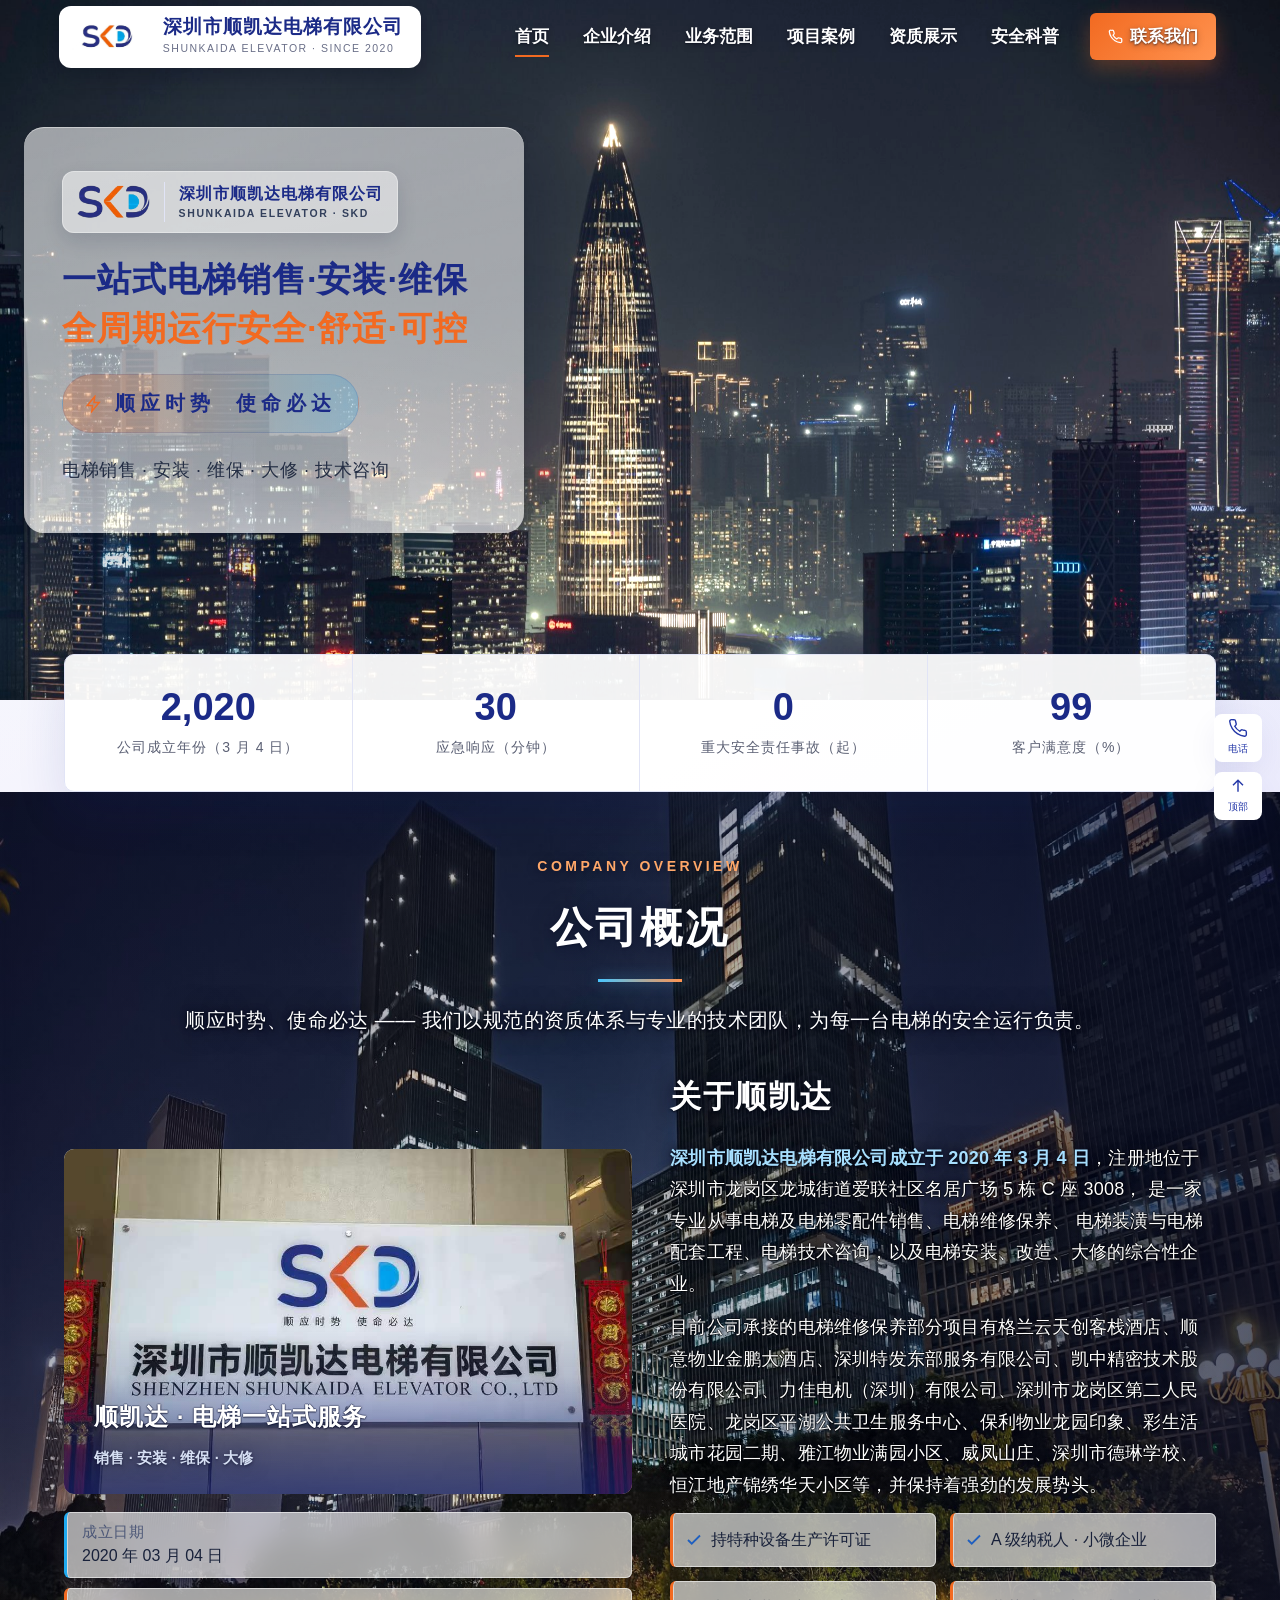
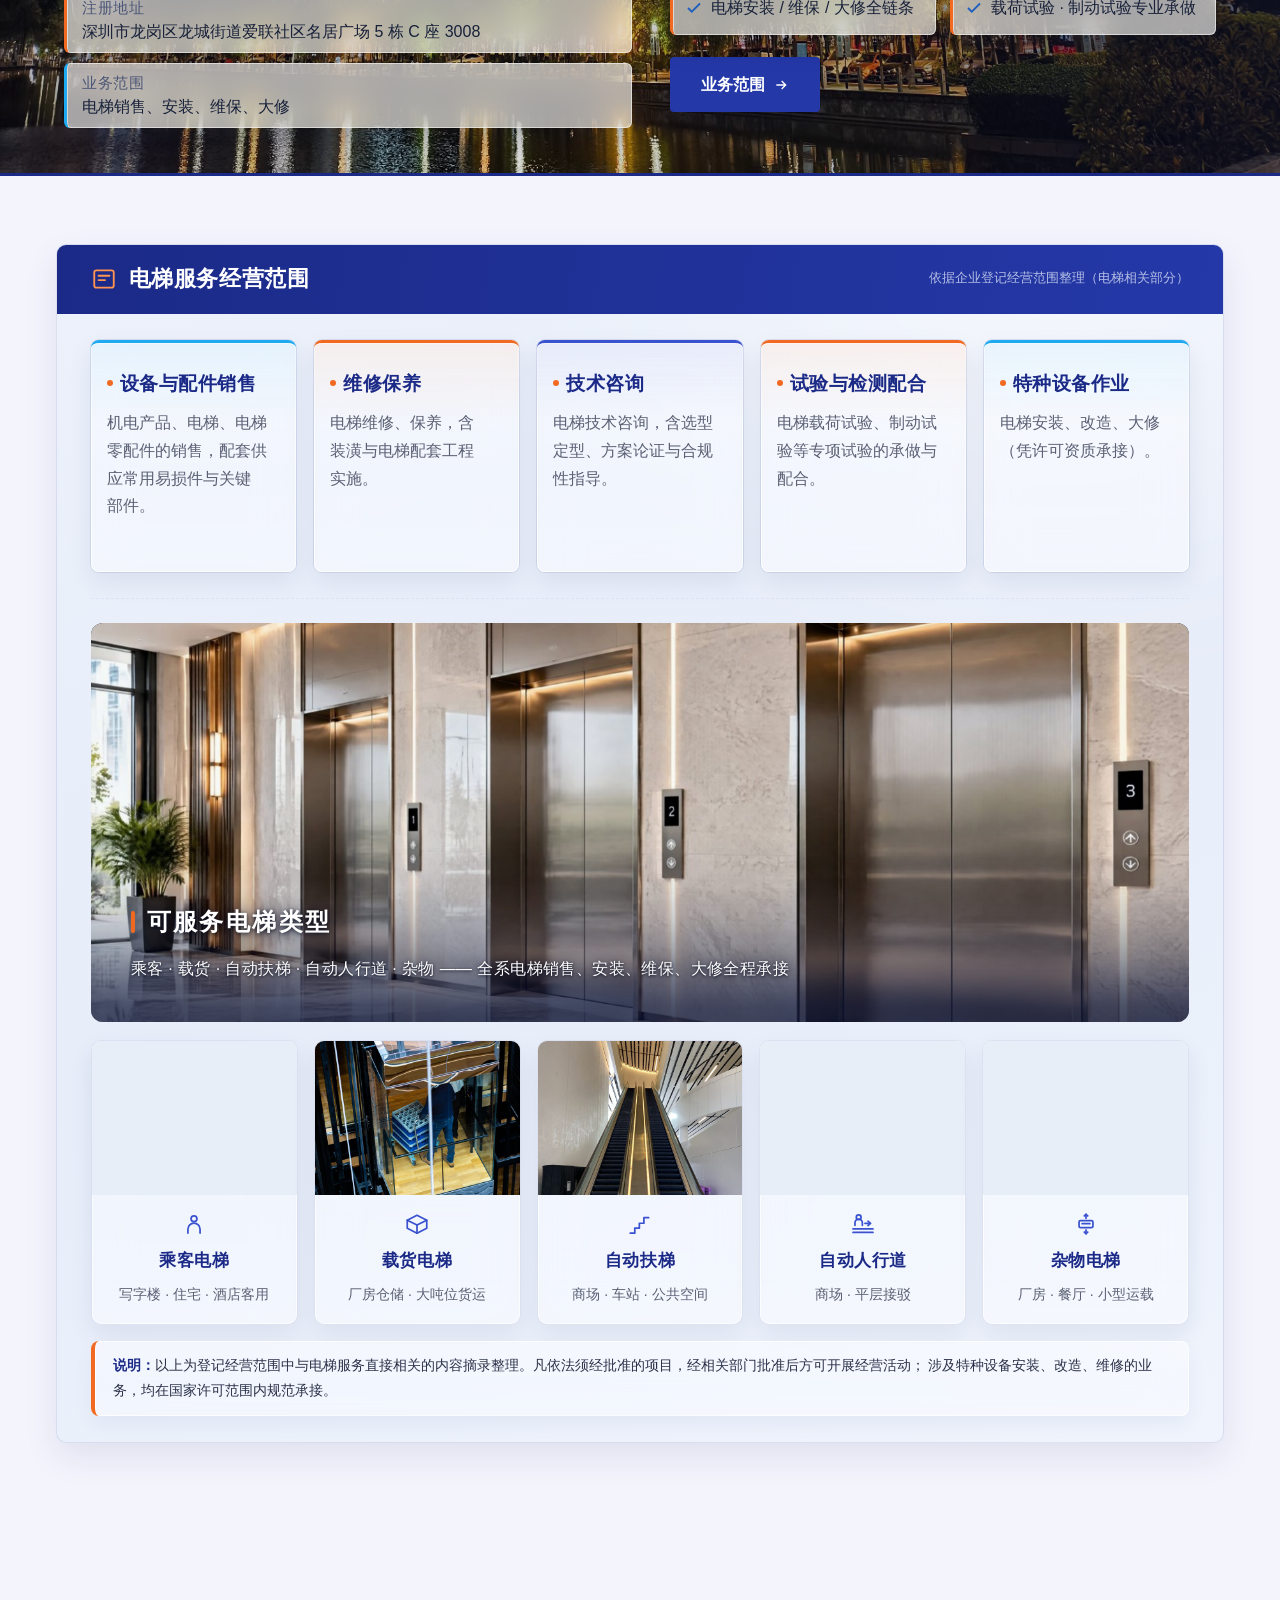
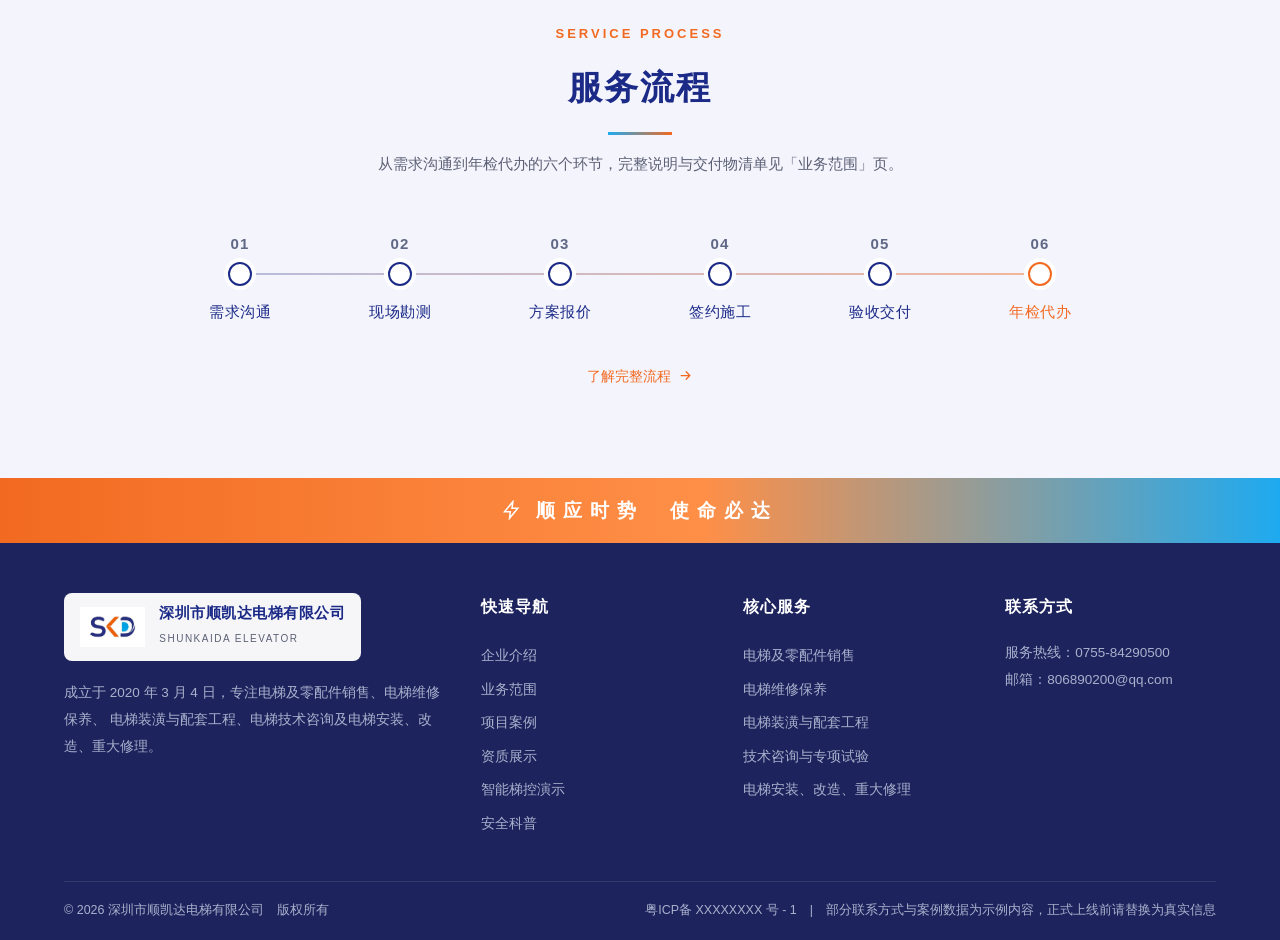
==== index.html @ 1dc31181 "顺凯达电梯官网：12 页静态站点初始版本" ====
<!DOCTYPE html>
<html lang="zh-CN">
<head>
<meta charset="UTF-8">
<meta name="viewport" content="width=device-width, initial-scale=1.0">
<title>深圳市顺凯达电梯有限公司 | 电梯销售 · 安装 · 维保 · 大修</title>
<meta name="keywords" content="深圳电梯公司,顺凯达电梯,SKD,电梯维保,电梯改造,电梯安装,电梯维修,深圳电梯维保,电梯安全科普,顺应时势使命必达">
<meta name="description" content="深圳市顺凯达电梯有限公司成立于2020年3月4日，专注电梯及零配件销售、电梯安装维修保养、装潢、电梯配套工程、电梯技术咨询、载荷试验与制动试验，以及特种设备安装、改造或维修。">
<link rel="icon" href="assets/logo.jpg">
<!-- 首屏背景图：提前以高优先级加载，配合下面的 js-anim 标记，
     让页面打开的第一帧就是动画的起幅画面（不经过深蓝底、也不闪白） -->
<link rel="preload" as="image" href="assets/home-city.jpg" fetchpriority="high">
<script>
  document.documentElement.classList.add('js-anim');
  /* 兜底：若入场脚本没跑起来，3 秒后自动摘掉标记，回到清晰静态图 */
  setTimeout(function(){ document.documentElement.classList.remove('js-anim'); }, 3000);
</script>
<link rel="stylesheet" href="css/style.css?v=20261111k">
<link rel="stylesheet" href="css/nav-sub.css?v=20261111k">
</head>
<body>

<!-- ===================== 导航 ===================== -->
<header class="header header--over" id="header">
  <div class="container">
    <a href="#home" class="logo">
      <!-- 公司商标 -->
      <img class="logo-img" src="assets/logo.jpg" alt="顺凯达电梯 SKD 商标">
      <div class="logo-txt">
        <strong>深圳市顺凯达电梯有限公司</strong>
        <small>SHUNKAIDA ELEVATOR · SINCE 2020</small>
      </div>
    </a>

    <nav class="nav" id="nav">
      <a href="#home" class="active">首页</a>
      <a href="pages/about.html">企业介绍</a>
      <a href="pages/services.html">业务范围</a>
      <a href="pages/cases.html">项目案例</a>
      <a href="pages/qualification.html">资质展示</a>
      <a href="pages/safety.html">安全科普</a>
      <a href="pages/contact.html" class="tel">
        <svg viewBox="0 0 24 24" width="15" height="15" fill="none" stroke="currentColor" stroke-width="2">
          <path d="M22 16.9v3a2 2 0 01-2.2 2 19.8 19.8 0 01-8.6-3.1 19.5 19.5 0 01-6-6A19.8 19.8 0 012.1 4.2 2 2 0 014.1 2h3a2 2 0 012 1.7c.1 1 .4 1.9.7 2.8a2 2 0 01-.5 2.1L8.1 9.9a16 16 0 006 6l1.3-1.3a2 2 0 012.1-.4c.9.3 1.8.6 2.8.7a2 2 0 011.7 2z"/>
        </svg>
        联系我们
      </a>
    </nav>

    <button class="hamburger" id="hamburger" aria-label="菜单">
      <i></i><i></i><i></i>
    </button>
  </div>
</header>

<!-- ===================== 首屏 ===================== -->
<section class="hero" id="home">
  <!-- 首屏背景图独立图层：不加滤镜与蒙层，按原始清晰度呈现；入场动画由 js/hero-intro.js 驱动 -->
  <div class="hero-bg" aria-hidden="true"></div>
  <!-- 压暗层：入场时只淡出这一层的透明度（结束值为 0，不留任何残留遮罩） -->
  <div class="hero-scrim" aria-hidden="true"></div>

  <!-- 城市剪影 -->
  <svg class="hero-city" viewBox="0 0 1440 220" preserveAspectRatio="none">
    <g fill="#1b2a87">
      <rect x="40" y="120" width="70" height="100"/>
      <rect x="130" y="70" width="56" height="150"/>
      <rect x="200" y="140" width="90" height="80"/>
      <rect x="310" y="40" width="60" height="180"/>
      <rect x="390" y="110" width="80" height="110"/>
      <rect x="490" y="80" width="52" height="140"/>
      <rect x="560" y="150" width="86" height="70"/>
      <rect x="670" y="30" width="62" height="190"/>
      <rect x="750" y="120" width="74" height="100"/>
      <rect x="845" y="90" width="58" height="130"/>
      <rect x="920" y="155" width="94" height="65"/>
      <rect x="1035" y="60" width="66" height="160"/>
      <rect x="1120" y="130" width="78" height="90"/>
      <rect x="1215" y="85" width="56" height="135"/>
      <rect x="1290" y="145" width="90" height="75"/>
      <rect x="1395" y="100" width="45" height="120"/>
    </g>
  </svg>

  <div class="container">
    <div class="hero-txt">
      <!-- 首页商标展示 -->
      <div class="hero-logo">
        <img src="assets/logo-mark.png" alt="顺凯达电梯 SKD 商标">
        <div class="divi"></div>
        <div class="hl-txt">
          <strong>深圳市顺凯达电梯有限公司</strong>
          <small>SHUNKAIDA ELEVATOR · SKD</small>
        </div>
      </div>

      <h1>一站式电梯销售·安装·维保<br><em>全周期运行安全·舒适·可控</em></h1>

      <!-- 公司口号 -->
      <div class="slogan">
        <svg viewBox="0 0 24 24"><path d="M13 2L3 14h7l-1 8 10-12h-7l1-8z"/></svg>
        <strong>顺应时势 &nbsp;使命必达</strong>
      </div>

      <p class="sub">电梯销售 · 安装 · 维保 · 大修 · 技术咨询</p>
    </div>
  </div>
</section>

<!-- ===================== 数据统计 ===================== -->
<section class="stats">
  <div class="container">
    <div class="stats-box">
      <div class="item"><div class="num" data-count="2020">0</div><div class="label">公司成立年份（3 月 4 日）</div></div>
      <div class="item"><div class="num" data-count="30">0</div><div class="label">应急响应（分钟）</div></div>
      <div class="item"><div class="num" data-count="0">0</div><div class="label">重大安全责任事故（起）</div></div>
      <div class="item"><div class="num" data-count="99">0</div><div class="label">客户满意度（%）</div></div>
    </div>
  </div>
</section>

<!-- ===================== 公司概况 ===================== -->
<section class="section" id="about">
  <div class="container">
    <div class="sec-head reveal">
      <div class="tag">COMPANY OVERVIEW</div>
      <h2>公司概况</h2>
      <p>顺应时势、使命必达 —— 我们以规范的资质体系与专业的技术团队，为每一台电梯的安全运行负责。</p>
    </div>

    <div class="about-wrap">
      <div class="about-media"><!-- 左栏：图片 + 工商信息卡 -->
      <div class="about-img reveal">
        <!-- 单图展示（不要轮播）：原先是「商标 / 办公室 / 办公环境」三图每 2 秒轮播，
             现已按要求换成一张公司前台实景 —— SKD 商标墙与公司铭牌同框。
             素材 company-brand.jpg 为 1126×634（1.78:1）横图，与桌面端图片框
             的比例（约 1.65:1）很接近，几乎不裁；手机端单列时框会变窄变高，
             由 style.css 的 @media (max-width:900px) 把框改成同比例，避免左右截断。 -->
        <img class="about-photo" src="assets/company-brand.jpg"
             alt="深圳市顺凯达电梯有限公司前台实景：SKD 商标与公司铭牌" width="1126" height="634">
        <div class="cap">
          <strong>顺凯达 · 电梯一站式服务</strong>
          <span>销售 · 安装 · 维保 · 大修</span>
        </div>
      </div>

        <!-- 工商登记信息：置于图片展示框下方 -->
        <div class="company-meta">
          <div><b>成立日期</b>2020 年 03 月 04 日</div>
          <div><b>注册地址</b>深圳市龙岗区龙城街道爱联社区名居广场 5 栋 C 座 3008</div>
          <div><b>业务范围</b>电梯销售、安装、维保、大修</div>
        </div>
      </div>

      <div class="about-txt reveal">
        <h3>关于顺凯达</h3>
        <p>
          <b>深圳市顺凯达电梯有限公司成立于 2020 年 3 月 4 日</b>，注册地位于深圳市龙岗区龙城街道爱联社区名居广场 5 栋 C 座 3008，
          是一家专业从事电梯及电梯零配件销售、电梯维修保养、
          电梯装潢与电梯配套工程、电梯技术咨询，以及电梯安装、改造、大修的综合性企业。
        </p>
        <p>
          目前公司承接的电梯维修保养部分项目有格兰云天创客栈酒店、顺意物业金鹏大酒店、深圳特发东部服务有限公司、凯中精密技术股份有限公司、力佳电机（深圳）有限公司、深圳市龙岗区第二人民医院、龙岗区平湖公共卫生服务中心、保利物业龙园印象、彩生活城市花园二期、雅江物业满园小区、威凤山庄、深圳市德琳学校、恒江地产锦绣华天小区等，并保持着强劲的发展势头。
        </p>

        <!-- 工商登记信息已移至左侧图片下方 -->

        <ul class="about-list">
          <li>
            <svg viewBox="0 0 24 24"><path d="M20 6L9 17l-5-5"/></svg>
            <span>持特种设备生产许可证</span>
          </li>
          <li>
            <svg viewBox="0 0 24 24"><path d="M20 6L9 17l-5-5"/></svg>
            <span>A 级纳税人 · 小微企业</span>
          </li>
          <li>
            <svg viewBox="0 0 24 24"><path d="M20 6L9 17l-5-5"/></svg>
            <span>电梯安装 / 维保 / 大修全链条</span>
          </li>
          <li>
            <svg viewBox="0 0 24 24"><path d="M20 6L9 17l-5-5"/></svg>
            <span>载荷试验 · 制动试验专业承做</span>
          </li>
        </ul>
        <a href="pages/services.html" class="btn btn--blue">
          业务范围
          <svg viewBox="0 0 24 24" width="16" height="16" fill="none" stroke="currentColor" stroke-width="2"><path d="M5 12h14M13 6l6 6-6 6"/></svg>
        </a>
      </div>
    </div>

    <!-- 电梯服务经营范围 -->
    <div class="scope-box reveal" id="scope">
      <div class="scope-head">
        <svg viewBox="0 0 24 24" stroke-linecap="round" stroke-linejoin="round"><rect x="3" y="4" width="18" height="16" rx="2"/><path d="M7 9h10M7 13h6"/></svg>
        <h3>电梯服务经营范围</h3>
        <span>依据企业登记经营范围整理（电梯相关部分）</span>
      </div>
      <div class="scope-body">
        <div class="scope-grid">
          <div class="scope-item">
            <h4><i></i>设备与配件销售</h4>
            <p>机电产品、电梯、电梯零配件的销售，配套供应常用易损件与关键部件。</p>
          </div>
          <div class="scope-item">
            <h4><i></i>维修保养</h4>
            <p>电梯维修、保养，含装潢与电梯配套工程实施。</p>
          </div>
          <div class="scope-item">
            <h4><i></i>技术咨询</h4>
            <p>电梯技术咨询，含选型定型、方案论证与合规性指导。</p>
          </div>
          <div class="scope-item">
            <h4><i></i>试验与检测配合</h4>
            <p>电梯载荷试验、制动试验等专项试验的承做与配合。</p>
          </div>
          <div class="scope-item">
            <h4><i></i>特种设备作业</h4>
            <p>电梯安装、改造、大修（凭许可资质承接）。</p>
          </div>
        </div>

        <!-- 经营范围拓展：可服务电梯类型 -->
        <div class="scope-types reveal">
          <div class="types-band">
            <span class="tb-bg" aria-hidden="true"></span>
            <div class="types-band-txt">
              <strong>可服务电梯类型</strong>
              <span>乘客 · 载货 · 自动扶梯 · 自动人行道 · 杂物 —— 全系电梯销售、安装、维保、大修全程承接</span>
            </div>
          </div>
          <div class="types-grid">
            <div class="type-card">
              <div class="tc-media">
                <img src="assets/types/passenger-1.jpg" alt="乘客电梯现场实拍 · 轿厢内" loading="lazy" decoding="async">
                <img src="assets/types/passenger-2.jpg" alt="乘客电梯现场实拍 · 电梯厅双门" loading="lazy" decoding="async">
              </div>
              <div class="tc-body">
                <svg viewBox="0 0 24 24"><circle cx="12" cy="7.2" r="2.7"/><path d="M6.4 20.4v-3.6a5.6 5.6 0 0 1 11.2 0v3.6"/></svg>
                <h5>乘客电梯</h5>
                <p>写字楼 · 住宅 · 酒店客用</p>
              </div>
            </div>
            <div class="type-card">
              <div class="tc-media">
                <img src="assets/types/freight-1.jpg" alt="载货电梯现场实拍 · 观光货梯" loading="lazy" decoding="async">
                <img src="assets/types/freight-2.jpg" alt="载货电梯现场实拍 · 双开货梯门" loading="lazy" decoding="async">
              </div>
              <div class="tc-body">
                <svg viewBox="0 0 24 24"><path d="M3 8.5 12 4l9 4.5-9 4.5L3 8.5Z"/><path d="M3 8.5V16l9 4.5L21 16V8.5"/><path d="M12 13v7.5"/></svg>
                <h5>载货电梯</h5>
                <p>厂房仓储 · 大吨位货运</p>
              </div>
            </div>
            <div class="type-card">
              <div class="tc-media">
                <img src="assets/types/escalator-1.jpg" alt="自动扶梯现场实拍 · 商场直梯" loading="lazy" decoding="async">
                <img src="assets/types/escalator-2.jpg" alt="自动扶梯现场实拍 · 中庭" loading="lazy" decoding="async">
              </div>
              <div class="tc-body">
                <svg viewBox="0 0 24 24"><path d="M3 20.5h4.2v-4.6h4.2v-4.6h4.2V6.2H20"/></svg>
                <h5>自动扶梯</h5>
                <p>商场 · 车站 · 公共空间</p>
              </div>
            </div>
            <div class="type-card">
              <div class="tc-media">
                <img src="assets/types/walkway-1.jpg" alt="自动人行道现场实拍 · 地下通道" loading="lazy" decoding="async">
                <img src="assets/types/walkway-2.jpg" alt="自动人行道现场实拍 · 机场" loading="lazy" decoding="async">
              </div>
              <div class="tc-body">
                <svg viewBox="0 0 24 24"><circle cx="8" cy="5.8" r="2.2"/><path d="M4.6 13.2v-2.3a3.4 3.4 0 0 1 6.8 0v2.3"/><path d="M2.8 16.6h18.4"/><path d="M2.8 19.8h18.4"/><path d="M13.8 11.4h4.8"/><path d="M16.6 9.4 19 11.4l-2.4 2"/></svg>
                <h5>自动人行道</h5>
                <p>商场 · 平层接驳</p>
              </div>
            </div>
            <div class="type-card">
              <div class="tc-media">
                <img src="assets/types/service-1.jpg" alt="杂物电梯现场实拍 · 轿厢" loading="lazy" decoding="async">
                <img src="assets/types/service-2.jpg" alt="杂物电梯现场实拍 · 层门" loading="lazy" decoding="async">
              </div>
              <div class="tc-body">
                <svg viewBox="0 0 24 24"><rect x="5.6" y="8.8" width="12.8" height="6.6" rx="1.4"/><path d="M8.4 11.7h7.2"/><path d="M12 6.6V3"/><path d="M10.4 4.6 12 3l1.6 1.6"/><path d="M12 17.4V21"/><path d="M10.4 19.4l1.6 1.6 1.6-1.6"/></svg>
                <h5>杂物电梯</h5>
                <p>厂房 · 餐厅 · 小型运载</p>
              </div>
            </div>
          </div>
        </div>

        <div class="scope-foot">
          <b>说明：</b>以上为登记经营范围中与电梯服务直接相关的内容摘录整理。凡依法须经批准的项目，经相关部门批准后方可开展经营活动；
          涉及特种设备安装、改造、维修的业务，均在国家许可范围内规范承接。
        </div>
      </div>
    </div>
  </div>
</section>

<!-- ===================== 服务流程（极简条） ===================== -->
<section class="section section--dark" id="process">
  <div class="container">
    <div class="sec-head reveal">
      <div class="tag">SERVICE PROCESS</div>
      <h2>服务流程</h2>
      <p>从需求沟通到年检代办的六个环节，完整说明与交付物清单见「业务范围」页。</p>
    </div>
    <div class="flow-mini reveal">
      <ol>
        <li><span class="n">01</span><b>需求沟通</b></li>
        <li><span class="n">02</span><b>现场勘测</b></li>
        <li><span class="n">03</span><b>方案报价</b></li>
        <li><span class="n">04</span><b>签约施工</b></li>
        <li><span class="n">05</span><b>验收交付</b></li>
        <li><span class="n">06</span><b>年检代办</b></li>
      </ol>
      <a class="flow-mini-link" href="pages/services.html#process">了解完整流程
        <svg viewBox="0 0 24 24"><path d="M5 12h14M13 6l6 6-6 6"/></svg>
      </a>
    </div>
  </div>
</section>

<!-- ===================== 页脚 ===================== -->
<footer class="footer">
  <!-- 页脚口号条 -->
  <div class="footer-slogan">
    <div class="container">
      <svg viewBox="0 0 24 24"><path d="M13 2L3 14h7l-1 8 10-12h-7l1-8z"/></svg>
      <strong>顺应时势 &nbsp;使命必达</strong>
    </div>
  </div>

  <div class="container">
    <div class="footer-grid">
      <div>
        <div class="f-logo">
          <img src="assets/logo.jpg" alt="顺凯达电梯 SKD 商标">
          <div>
            <strong>深圳市顺凯达电梯有限公司</strong>
            <small>SHUNKAIDA ELEVATOR</small>
          </div>
        </div>
        <p>
          成立于 2020 年 3 月 4 日，专注电梯及零配件销售、电梯维修保养、
          电梯装潢与配套工程、电梯技术咨询及电梯安装、改造、重大修理。
        </p>
      </div>
      <div>
        <h4>快速导航</h4>
        <ul>
          <li><a href="pages/about.html">企业介绍</a></li>
          <li><a href="pages/services.html">业务范围</a></li>
          <li><a href="pages/cases.html">项目案例</a></li>
          <li><a href="pages/qualification.html">资质展示</a></li>
          <li><a href="pages/smart-lift.html">智能梯控演示</a></li>
          <li><a href="pages/safety.html">安全科普</a></li>
        </ul>
      </div>
      <div>
        <h4>核心服务</h4>
        <ul>
          <li><a href="pages/services.html">电梯及零配件销售</a></li>
          <li><a href="pages/services.html">电梯维修保养</a></li>
          <li><a href="pages/services.html">电梯装潢与配套工程</a></li>
          <li><a href="pages/services.html">技术咨询与专项试验</a></li>
		  <li><a href="pages/services.html">电梯安装、改造、重大修理</a></li>
        </ul>
      </div>
      <div>
        <h4>联系方式</h4>
        <p>服务热线：0755-84290500<br>邮箱：806890200@qq.com</p>
      </div>
    </div>
    <div class="footer-bottom">
      <span>© 2026 深圳市顺凯达电梯有限公司　版权所有</span>
      <span>粤ICP备 XXXXXXXX 号 - 1　|　部分联系方式与案例数据为示例内容，正式上线前请替换为真实信息</span>
    </div>
  </div>
</footer>

<!-- ===================== 侧边悬浮 ===================== -->
<div class="side-float">
  <a href="tel:0755-84290500" title="电话咨询">
    <svg viewBox="0 0 24 24"><path d="M22 16.9v3a2 2 0 01-2.2 2 19.8 19.8 0 01-8.6-3.1 19.5 19.5 0 01-6-6A19.8 19.8 0 012.1 4.2 2 2 0 014.1 2h3a2 2 0 012 1.7c.1 1 .4 1.9.7 2.8a2 2 0 01-.5 2.1L8.1 9.9a16 16 0 006 6l1.3-1.3a2 2 0 012.1-.4c.9.3 1.8.6 2.8.7a2 2 0 011.7 2z"/></svg>
    电话
  </a>
  <a href="#" id="toTop" title="回到顶部">
    <svg viewBox="0 0 24 24"><path d="M12 19V5M6 11l6-6 6 6"/></svg>
    顶部
  </a>
</div>

<script>
/* ============================================================
   交互脚本
   ============================================================ */
(function () {
  'use strict';

  /* ---------- 1. 移动端菜单 ---------- */
  var hamburger = document.getElementById('hamburger');
  var nav = document.getElementById('nav');
  /* 与企业介绍页同一套：菜单展开时导航条跟着变白，与下拉面板连成一块，
     否则上面是透明条（压着夜景）、下面接白色面板，中间会露一道缝 */
  var hud = document.getElementById('header');
  var syncMenuSkin = function () {
    if (hud) hud.classList.toggle('menu-open', nav.classList.contains('open'));
  };
  hamburger.addEventListener('click', function () {
    hamburger.classList.toggle('open');
    nav.classList.toggle('open');
    syncMenuSkin();
  });
  nav.addEventListener('click', function (e) {
    if (e.target.tagName === 'A') {
      hamburger.classList.remove('open');
      nav.classList.remove('open');
      syncMenuSkin();
    }
  });

  /* ---------- 2. 滚动效果：导航高亮 / 阴影 / 回到顶部 ---------- */
  var header = document.getElementById('header');
  var toTop = document.getElementById('toTop');
  var navLinks = nav.querySelectorAll('a[href^="#"]');
  var sections = [];
  Array.prototype.forEach.call(navLinks, function (a) {
    var id = a.getAttribute('href');
    if (id && id !== '#' && document.querySelector(id)) {
      sections.push({ link: a, el: document.querySelector(id) });
    }
  });

  function onScroll() {
    var y = window.pageYOffset || document.documentElement.scrollTop;
    header.classList.toggle('scrolled', y > 10);
    toTop.classList.toggle('show', y > 400);

    var current = null;
    for (var i = 0; i < sections.length; i++) {
      if (sections[i].el.offsetTop - 120 <= y) current = sections[i];
    }
    Array.prototype.forEach.call(navLinks, function (a) { a.classList.remove('active'); });
    if (current) current.link.classList.add('active');
  }
  window.addEventListener('scroll', onScroll, { passive: true });
  onScroll();

  toTop.addEventListener('click', function (e) {
    e.preventDefault();
    window.scrollTo({ top: 0, behavior: 'smooth' });
  });

  /* ---------- 3. 数字滚动动画 ---------- */
  function animateCount(el) {
    var target = parseInt(el.getAttribute('data-count'), 10);
    var dur = 1600, start = null;
    function step(ts) {
      if (!start) start = ts;
      var p = Math.min((ts - start) / dur, 1);
      var eased = 1 - Math.pow(1 - p, 3);
      el.textContent = Math.floor(target * eased).toLocaleString('zh-CN');
      if (p < 1) requestAnimationFrame(step);
      else el.textContent = target.toLocaleString('zh-CN');
    }
    requestAnimationFrame(step);
  }

  /* ---------- 4. 滚动显现 ---------- */
  var revealEls = document.querySelectorAll('.reveal');
  if ('IntersectionObserver' in window) {
    var io = new IntersectionObserver(function (entries) {
      entries.forEach(function (en) {
        if (en.isIntersecting) {
          en.target.classList.add('in');
          var c = en.target.querySelector('[data-count]');
          if (c && !c.dataset.done) { c.dataset.done = '1'; animateCount(c); }
          if (en.target.classList.contains('stats-box')) {
            var nums = en.target.querySelectorAll('[data-count]');
            Array.prototype.forEach.call(nums, function (n) {
              if (!n.dataset.done) { n.dataset.done = '1'; animateCount(n); }
            });
          }
          io.unobserve(en.target);
        }
      });
    }, { threshold: 0.12 });
    Array.prototype.forEach.call(revealEls, function (el) { io.observe(el); });
    var statsBox = document.querySelector('.stats-box');
    if (statsBox) io.observe(statsBox);
  } else {
    Array.prototype.forEach.call(revealEls, function (el) { el.classList.add('in'); });
  }
})();
</script>
<script>
/* 首屏两大框入场动画：首次加载播放；点击「首页」/Logo/回到顶部时重播 */
(function(){
  var root = document.documentElement;
  root.classList.add('anim-ok');
  var boxes = Array.prototype.slice.call(document.querySelectorAll('.hero .hero-txt'));
  if (!boxes.length) return;

  function replay(){
    boxes.forEach(function(el){ el.classList.remove('hero-in'); });
    void document.body.offsetWidth;           /* 强制重排，重置动画 */
    boxes.forEach(function(el){ el.classList.add('hero-in'); });
  }

  replay();                                    /* 打开网站时同时缓缓下落淡入 */

  function matchHomeLink(node){
    while (node && node !== document) {
      if (node.tagName === 'A') {
        var h = node.getAttribute('href');
        if (h === '#home' || h === '#' || node.id === 'toTop') return node;
        return null;
      }
      node = node.parentNode;
    }
    return null;
  }

  document.addEventListener('click', function(e){
    if (!matchHomeLink(e.target)) return;
    setTimeout(replay, 60);                    /* 回到首页后重播 */
  });
})();
</script>
<script>
/* 企业介绍背景图：高度 = 内容最低点 +34px，收在一条 3px 封边线上；
   与下方「电梯服务经营范围」卡片之间由 CSS 的 margin-top 留出呼吸位。
   用 offsetTop 累加（不受 reveal 入场动画位移影响，量到的是排版真实位置） */
(function () {
  var about = document.getElementById('about');
  if (!about) return;
  /* 优先取右下角那颗跳转按钮（原「联系我们」，2026-11-08 改为「业务范围」→ pages/services.html），
     找不到依次退回信息条、标题。按 class 取，与按钮文字无关 */
  var anchor = about.querySelector('.about-txt .btn')
            || about.querySelector('.company-meta')
            || about.querySelector('.about-txt h3');

  function offsetWithin(el, root) {
    var y = 0, n = el;
    while (n && n !== root && n !== document.body) {
      y += n.offsetTop;
      n = n.offsetParent;
    }
    return y;
  }

  /* 图底留白：内容最低点（左右两栏取更靠下者）往下再铺 48px。
     原来留 78px，水面在最后一排卡下方铺得太厚，整块夜景显「拖」；
     收到 48px 后仍有干净的倒影过渡，封边线也不会切到方框的投影。 */
  var GAP_BOTTOM = 48;
  /* 与下方卡片的保底间距：某些窄屏下卡片 margin 会收窄，这里兜一手，
     任何情况下都至少留 40px 浅底，不会让封边线贴上卡片 */
  var MIN_GAP = 40;

  function setBgHeight() {
    var media = about.querySelector('.about-media');
    var wrapEl = about.querySelector('.about-wrap');
    var scope = about.querySelector('.scope-box');
    var mediaEnd = media ? offsetWithin(media, about) + media.offsetHeight : 0;
    var btnEnd = anchor ? offsetWithin(anchor, about) + anchor.offsetHeight : 0;
    var wrapEnd = wrapEl ? offsetWithin(wrapEl, about) + wrapEl.offsetHeight : 0;
    var contentEnd = Math.max(mediaEnd, btnEnd, wrapEnd);
    var edge = contentEnd + GAP_BOTTOM;
    /* 卡片在的场合：确保图底与卡片上沿之间仍有 MIN_GAP，留白不被内容挤掉 */
    var scopeTop = scope ? offsetWithin(scope, about) : 0;
    if (scopeTop > 0) edge = Math.min(edge, scopeTop - MIN_GAP);
    edge = Math.max(edge, contentEnd + 16);           /* 再低也不能压到内容 */
    about.style.setProperty('--about-bg-h', Math.max(Math.round(edge), 200) + 'px');
  }

  setBgHeight();
  window.__aboutBg = setBgHeight;               /* 供图片对齐脚本在尺寸变化后回调 */
  window.addEventListener('load', setBgHeight);
  window.addEventListener('resize', setBgHeight);
  if (document.fonts && document.fonts.ready) {
    document.fonts.ready.then(setBgHeight);
  }
})();
</script>
<script>
/* 企业介绍：左侧图片框顶对齐正文首行、底对齐正文末行（“并保持着强劲的发展势头”） */
(function(){
  var wrap = document.querySelector('#about .about-wrap');
  if (!wrap) return;
  var img = wrap.querySelector('.about-img');
  var txt = wrap.querySelector('.about-txt');
  if (!img || !txt) return;
  var ps = txt.querySelectorAll('p');
  if (!ps.length) return;

  /* 用 offsetTop 链测量布局位置：不受 .reveal 入场位移（transform）影响，
     量到哪儿就是排版上的真实位置，避免图片被多推下一截 */
  function offsetWithin(el, root){
    var y = 0, n = el;
    while (n && n !== root && n !== document.body) { y += n.offsetTop; n = n.offsetParent; }
    return y;
  }

  function fit(){
    /* 单列堆叠时（栅格只剩一条轨道）图片回到默认高度；
       用实际轨道数判断，断点怎么改都不会错位 */
    var cols = window.getComputedStyle(wrap).gridTemplateColumns.split(' ').length;
    if (window.innerWidth <= 900 || cols < 2) {
      img.style.height = '';
      img.style.marginTop = '';
      img.style.minHeight = '';
    } else {
      var media = wrap.querySelector('.about-media') || txt;
      var base = offsetWithin(media, wrap);   /* 左右两栏同在栅格行首 */
      /* 顶边对齐正文首行「深圳市顺凯达电梯有限公司成立于 2020 年 3 月 4 日」，
         底边对齐末行「……并保持着强劲的发展势头」——图片框高度正好被这两段文案撑开 */
      var firstTop = offsetWithin(ps[0], wrap) - base;
      var lastP = ps[ps.length - 1];
      var lastBottom = offsetWithin(lastP, wrap) + lastP.offsetHeight - base;
      /* 行高含上下半行留白，补偿后图片边缘才与文字墨迹视觉齐平 */
      var cs = window.getComputedStyle(ps[0]);
      var lh = parseFloat(cs.lineHeight) || 32;
      var fs = parseFloat(cs.fontSize) || 18;
      var lead = Math.max(0, Math.round((lh - fs) / 2));
      img.style.minHeight = '0';
      img.style.marginTop = Math.max(0, Math.round(firstTop) + lead) + 'px';
      img.style.height = Math.max(160, Math.round(lastBottom - firstTop - lead * 2)) + 'px';
    }
    /* 图片尺寸确定后重算背景收边，避免夜景边线卡在信息卡底部 */
    if (window.__aboutBg) window.__aboutBg();
  }

  fit();
  window.addEventListener('load', fit);
  window.addEventListener('resize', fit);
  if (document.fonts && document.fonts.ready) { document.fonts.ready.then(fit); }
  /* 列宽/字号变化会让正文行数改变（图片高度随之作废），用 ResizeObserver 兜底重算 */
  if (window.ResizeObserver) {
    var lastKey = '';
    new ResizeObserver(function () {
      var key = txt.offsetHeight + 'x' + txt.offsetWidth;
      if (key === lastKey) return;
      lastKey = key;
      fit();
    }).observe(txt);
  }
  requestAnimationFrame(fit);
})();
</script>
<script src="assets/vendor/gsap.min.js?v=20261111k"></script>
<script src="js/hero-intro.js?v=20261111k"></script>
<script src="js/nav-map.js?v=20261111k"></script>
<script src="js/nav-sub.js?v=20261111k"></script>
</body>
</html>
---- css/style.css ----
/* ============================================================
   深圳市顺凯达电梯有限公司 - 官网样式
   配色体系取自公司商标：SKD 深宝蓝 / 亮橙 / 湖蓝
   ============================================================ */
:root{
  --primary:#1b2a87;        /* 商标深宝蓝 - 主色 */
  --primary-2:#2438a8;      /* 宝蓝 */
  --primary-3:#3a52cf;      /* 亮宝蓝 */
  --orange:#f26a21;         /* 商标亮橙 - 强调色 */
  --orange-light:#ff9350;
  --cyan:#1eaaf0;           /* 商标湖蓝 - 辅助色 */
  --cyan-soft:#e7f5fe;
  --text:#2b3048;
  --text-light:#5b6074;     /* 底色回到蓝主紫辅后重新取样：页面 5.8:1、浅蓝组件 5.5:1、白卡 6.3:1 */
  --border:#e1e4f6;         /* 描边比底色深一档且同族：冷底上不出现暖灰线 */
  /* ---- 淡雅蓝紫：蓝为主、紫为辅 ----
     色相 228~247，蓝在最外面、紫只留一点尾韵（红与绿几乎等高），
     所以观感是「很淡的蓝紫」而不是「丁香紫」；明度仍在 96% 以上。 */
  --bg:#ffffff;
  --bg-page:#f4f4fd;        /* 页面整体底色：极淡蓝紫（红≈绿<蓝，蓝占主、紫只作尾韵） */
  --bg-soft:#eef0fc;        /* 区块内组件（表单卡、表格头、图标底板）用色，比页面深一档 */
  --bg-tint:#e6e9f9;
  --primary-50:#f4f5fe;
  --white:#fff;
  --shadow:0 10px 30px rgba(27,42,135,.06);
  --shadow-lg:0 20px 50px rgba(27,42,135,.12);
  --radius:8px;
  --nav-h:74px;

  /* ---------- 子页顶部横幅高度 ----------
     「企业介绍」与「业务范围」两页的横幅必须等高，所以高度只在这里定义一次，
     两页都引用它；窄屏档在文件末尾的 @media 里整体改写这一个变量。
     宽屏用 60vh：vw 会把横幅在宽屏上撑到视口八成、又在窄笔电上压扁；
     上下限 320 / 640 保证小屏不塌、大屏不吞掉整屏。 */
  --banner-h:clamp(320px,60vh,640px);

  /* ---------- 玻璃阶：数值即「浓淡」，0 = 全透，1 = 实色 ----------
     全站半透明容器只引用这几个变量，各断点不再各写一份，保证任何屏幕下浓淡一致。
     思路：压在照片上的容器一律只留一层极薄纱；平底区块里的卡片只去掉实心白，
     改由 1px 描边 + 投影维持轮廓。 */
  --glass-hero:.56;      /* 首屏文字卡白度：底下是夜景，深色字需要这层白托底 */
  --glass-plate:.52;     /* 首屏商标小底板白度 */
  --glass-flat:.62;      /* 白底 / 浅底区块里的卡片白度，视觉几乎不变 */
  --glass-nav:.16;       /* 顶部导航玻璃浓度（首页悬浮于夜景之上时） */

  /* ---------- 白纱：经营范围 5 卡 + 电梯类型 5 卡，共 10 个卡片的统一参数 ----------
     只在这里改一处，两组卡片同时生效，浓淡 / 模糊 / 描边永远同步。
     --veil-tint  白纱底色（半透明）
     --veil-sheen 纱的厚薄：顶部略厚、中段最薄、底部回一点，避免整块死白
     --veil-blur  背景模糊，让背后的淡蓝纸面化开成柔和的底
     --veil-line  外圈细边，白纱在白底上也能划出边界 */
  --veil-tint:rgba(255,255,255,.34);
  --veil-sheen:linear-gradient(180deg,
    rgba(255,255,255,.28) 0%,
    rgba(255,255,255,.06) 58%,
    rgba(255,255,255,.16) 100%);
  --veil-blur:blur(20px) saturate(1.22);
  --veil-line:rgba(27,42,135,.10);

  /* 业务范围 5 卡原来是压在夜景上的白磨砂（--svc-veil / --svc-veil-hover），
     照片搬进顶部横幅后卡片改为纯白实底，这两个变量已无人引用，随本轮一并删除。 */
}
*{margin:0;padding:0;box-sizing:border-box;}
html{scroll-behavior:smooth;scroll-padding-top:calc(var(--nav-h) + 10px);}
html{background:var(--bg-page);}
body{
  font-family:"PingFang SC","Microsoft YaHei","Helvetica Neue",Helvetica,Arial,sans-serif;
  color:var(--text);background:transparent;line-height:1.75;
  -webkit-font-smoothing:antialiased;overflow-x:hidden;
}

/* ---------- 页面底：一层极干净的固定渐变 ----------
  上一版用三团径向「气团」加一层斜向薄光堆层次，效果是有了，但带出两个毛病：
  · 径向渐变的边缘在浅底上会显出一圈发灰的晕，整屏像隔了层毛玻璃；
  · 三团叠出来是「斑块状」的明暗，不是「坡状」，看久了发脏。
  这一版只留三支很长的线性渐变，并且全部沿 150° 走同一个方向 —— 没有圆心、没有光斑，
  颜色只在整屏尺度上平移，所以既看得出光从左上过来，又不会在局部糊成一团。
  ① 白色薄光：左上偏亮 → 右下自然消失，负责「通透」；
  ② 蓝紫尾韵：只在右下角极淡地压一点冷调，让画面不偏向纯白；
  ③ 基色：竖向五站，只做极缓的明暗呼吸。
  三层浓度都压在 .10 以内，落到底色上是 3%~6% 的色差；因为不带 blur、不叠噪点，
  肉眼看到的是干净的纸面，而不是雾面。 */
body::before{
  content:"";position:fixed;inset:0;z-index:-2;pointer-events:none;
  background-color:var(--bg-page);
  background-image:
    /* ① 白色薄光：左上偏亮，沿 150° 方向衰减 */
    linear-gradient(150deg,rgba(255,255,255,.58) 0%,rgba(255,255,255,.16) 44%,rgba(255,255,255,0) 68%),
    /* ② 蓝紫尾韵：只在右下角淡淡出现，给白底一点色温，不形成气团 */
    linear-gradient(150deg,rgba(126,132,240,0) 58%,rgba(126,132,240,.05) 82%,rgba(126,132,240,.095) 100%),
    /* ③ 基色：竖向五站 */
    linear-gradient(180deg,#fbfbff 0%,#f7f7fe 38%,#f3f4fd 70%,#f4f3fd 88%,#f8f7fe 100%);
  background-repeat:no-repeat;
}
img{max-width:100%;display:block;}
a{text-decoration:none;color:inherit;}
ul,ol{list-style:none;}
.container{width:100%;max-width:1200px;margin:0 auto;padding:0 24px;}
.section{padding:88px 0;}
/* 全站统一底色：浅色区块全部改为透明，让页面底那层固定渐变透上来 ——
   原来是同一支实色铺满每一段，改渐变后若区块仍是实色，渐变会被整段盖死，
   只剩首尾两处看得到，反而更断层。区块之间仍靠留白与标题分层，卡片照旧是纯白。 */
.section--soft{background:transparent;}
.section--dark{background:transparent;color:var(--text);}

/* ---------- 通用标题 ---------- */
.sec-head{text-align:center;margin-bottom:56px;}
.sec-head .tag{
  display:inline-block;font-size:13px;letter-spacing:3px;color:var(--orange);
  text-transform:uppercase;margin-bottom:12px;font-weight:600;
}
.sec-head h2{
  font-size:34px;font-weight:700;color:var(--primary);letter-spacing:2px;position:relative;
  padding-bottom:18px;
}
.sec-head h2::after{
  content:"";position:absolute;left:50%;bottom:0;transform:translateX(-50%);
  width:64px;height:3px;background:linear-gradient(90deg,var(--cyan),var(--orange));
}
/* text-wrap:pretty 让窄屏下的末行不至于只剩一两个字（如「负责。」） */
.sec-head p{margin-top:16px;color:var(--text-light);font-size:15px;max-width:760px;margin-left:auto;margin-right:auto;text-wrap:pretty;}
.section--dark .sec-head h2{color:var(--primary);}
.section--dark .sec-head p{color:var(--text-light);}

/* ---------- 按钮 ---------- */
.btn{
  display:inline-flex;align-items:center;gap:8px;
  padding:13px 30px;border-radius:4px;font-size:15px;font-weight:500;
  transition:all .3s ease;cursor:pointer;border:1px solid transparent;
}
.btn--orange{background:linear-gradient(135deg,var(--orange),var(--orange-light));color:#fff;box-shadow:0 8px 20px rgba(242,106,33,.32);}
.btn--orange:hover{transform:translateY(-2px);box-shadow:0 12px 26px rgba(242,106,33,.45);}
.btn--ghost{border-color:var(--primary-2);color:var(--primary-2);}
.btn--ghost:hover{background:rgba(36,56,168,.08);border-color:var(--primary-3);}
.btn--blue{background:var(--primary-2);color:#fff;}
.btn--blue:hover{background:var(--primary-3);transform:translateY(-2px);}

/* ============================================================
   顶部导航
   ============================================================ */
.topbar{
  background:var(--primary);color:#b6c0e6;font-size:13px;padding:8px 0;
  border-bottom:1px solid rgba(255,255,255,.1);
}
.topbar .container{display:flex;justify-content:space-between;align-items:center;gap:12px;flex-wrap:wrap;}
.topbar span{display:inline-flex;align-items:center;gap:6px;}
.topbar a:hover{color:var(--orange-light);}
/* ============================================================
   顶部导航 · 全站统一规则
   ------------------------------------------------------------
   1) 页面顶部：
      · 压在背景图上的页面（首页首屏、企业介绍页横幅）导航完全透明，
        图片整片透上来，导航条与图同色，没有第二条色带；
      · 其余页面本来就在浅色纸面上，用白色玻璃条，与页面底色同族。
   2) 一旦向下滚动（.scrolled）：所有页面统一换成白底 + 深色字，
      下沿一道细线加一层浅投影，与正文分层。
   3) 字色跟着底色走：深色夜景上用白字，明亮晚霞上用深字，
      白底上一律深色，保证任何状态下都读得清。
   ============================================================ */
.header{
  position:sticky;top:0;z-index:1000;height:var(--nav-h);
  background:rgba(255,255,255,.92);
  -webkit-backdrop-filter:blur(14px) saturate(1.06);
          backdrop-filter:blur(14px) saturate(1.06);
  border-bottom:1px solid rgba(27,42,135,.09);
  box-shadow:0 2px 12px rgba(20,30,90,.05);
  transition:background .3s,box-shadow .3s,border-color .3s;
}
/* 滚动后：白得更实、投影更明确，与正文彻底分层 */
.header.scrolled{
  background:rgba(255,255,255,.97);
  border-bottom-color:rgba(27,42,135,.12);
  box-shadow:0 6px 22px rgba(20,30,90,.10);
}
/* 首页：首屏是深色夜景，用负 margin 把首屏顶上来，导航直接浮在图上 */
.header--over{margin-bottom:calc(-1 * var(--nav-h));}
.header--over:not(.scrolled){
  background:transparent;
  border-bottom-color:transparent;
  box-shadow:none;
  -webkit-backdrop-filter:none;
          backdrop-filter:none;
}
/* 内页（全部子页面）：一律使用上面这条白底玻璃条，顶部态不再做任何透明处理。
   以前内页分「压在照片上透明 + 白字」与「浅色纸面白条」两种，观感不统一；
   现已全部收敛为同一套：白底、深色标签、橙色按钮，滚动后只是加深投影。
   页面首屏若是照片（企业介绍横幅、业务范围晚霞图），照片从白条下沿开始铺，
   不再钻到导航底下。 */
/* 不支持背景模糊的浏览器：白底态退回接近实色，避免糊成灰片 */
@supports not ((backdrop-filter:blur(2px)) or (-webkit-backdrop-filter:blur(2px))){
  .header{background:rgba(255,255,255,.98);}
  .header.scrolled{background:#fff;}
}
.header .container{height:100%;display:flex;align-items:center;justify-content:space-between;}

/* 商标 Logo：源图是白底 JPG，给一枚白色圆角底板，形似一枚商标牌 */
.logo{display:flex;align-items:center;gap:13px;position:relative;}
.logo-img{
  height:52px;padding:3px 6px;box-sizing:border-box;      /* 内容区仍是 46px 高 */
  width:auto;flex:0 0 auto;object-fit:contain;
  background:#fff;border-radius:11px;
  border:1px solid rgba(27,42,135,.08);
  box-shadow:0 3px 12px rgba(20,30,90,.14);
}
.logo-txt strong{display:block;font-size:19px;color:var(--primary);letter-spacing:1px;line-height:1.25;}
.logo-txt small{display:block;font-size:10.5px;color:#6a6f88;letter-spacing:1.5px;}

.nav{display:flex;align-items:center;gap:4px;}
.nav a{
  padding:8px 15px;font-size:16.5px;color:#39405a;border-radius:6px;font-weight:600;
  transition:all .25s;position:relative;
}
.nav a:hover{background:rgba(27,42,135,.06);}
.nav a:hover,.nav a.active{color:var(--primary);}
.nav a.active::after,.nav a:hover::after{
  content:"";position:absolute;left:15px;right:15px;bottom:2px;height:2px;background:var(--orange);
}
/* 品牌橙按钮：白底、深色夜景上都站得住，不随底色变 */
.nav .tel{
  margin-left:12px;padding:9px 18px;color:#fff;border-radius:6px;font-weight:600;
  background:linear-gradient(135deg,var(--orange),var(--orange-light));
  box-shadow:0 8px 20px rgba(242,106,33,.30);
  display:inline-flex;align-items:center;gap:7px;font-size:16.5px;letter-spacing:0;
}
.nav .tel:hover{background:linear-gradient(135deg,#ffb27a,#ffc79b);color:#1e1003;box-shadow:0 10px 24px rgba(242,106,33,.42);}
.nav .tel::after{display:none;}
.hamburger{display:none;width:42px;height:42px;border:none;background:none;cursor:pointer;position:relative;}
.hamburger i{
  position:absolute;left:9px;width:24px;height:2px;background:#2b3048;
  transition:all .3s;display:block;
}
.hamburger i:nth-child(1){top:13px;}
.hamburger i:nth-child(2){top:20px;}
.hamburger i:nth-child(3){top:27px;}
.hamburger.open i:nth-child(1){top:20px;transform:rotate(45deg);}
.hamburger.open i:nth-child(2){opacity:0;}
.hamburger.open i:nth-child(3){top:20px;transform:rotate(-45deg);}

/* ---------- 顶部透明态：logo 背后浮出一块白色品牌牌 ----------
   公司名全站统一用 --primary(#1b2a87)，与企业介绍页取值一致（见 pages.css）。
   深蓝直接压在夜景上实测只有 1.4～1.7:1（低于 3:1 的可读下限），所以只在
   「导航压在照片上」的页面给一块白色圆角牌，牌内一律深色字；
   内页背后本来就是浅色纸面，深蓝直接读得清，不加牌（否则白底上浮一张卡片）。
   牌用伪元素 + 负 inset 撑开：不占布局宽度，滚动变白底、牌子撤掉时导航不会左右跳。 */
.header--over:not(.scrolled) .logo::before{
  content:"";position:absolute;inset:-5px -18px -5px -5px;
  background:#fff;border-radius:12px;z-index:-1;
  box-shadow:0 8px 22px rgba(3,8,24,.28);
  transition:opacity .3s;
}
/* 牌内商标不再自带白卡描边与投影，否则会变成「牌里套牌」 */
.header--over:not(.scrolled) .logo .logo-img{
  border-color:transparent;box-shadow:none;
}
/* 与企业介绍页（.page--about）顶部态完全对齐：纯白 + 贴字投影。
   白字压在夜景亮灯窗与晚霞天空上都会发飘，用字形投影勾边而不是给整幅图压暗。 */
.header--over:not(.scrolled) .nav a{
  color:#fff;
  text-shadow:0 1px 2px rgba(5,9,24,.55),0 2px 7px rgba(5,9,24,.32);
}
/* :not(.tel) —— 橙色「联系我们」按钮的渐变底不能被透明悬停态盖掉 */
.header--over:not(.scrolled) .nav a:not(.tel):hover{background:rgba(255,255,255,.18);color:#fff;}
.header--over:not(.scrolled) .nav a.active{color:#fff;}
.header--over:not(.scrolled) .hamburger i{background:#fff;}

/* 1081～1180 这段窄桌面：白牌 + 7 个标签会把 logo 和导航挤到贴边（实测间距 0px），
   收一档标签内边距与公司名字号把呼吸感补回来。1080 以下走汉堡菜单，不受影响。 */
@media (min-width:1081px) and (max-width:1180px){
  .nav a{padding:8px 12px;}
  .logo-txt strong{font-size:17px;letter-spacing:.5px;}
}

/* 手机菜单展开时：导航条也跟着变白，与白色下拉面板连成整块 */
.header.menu-open:not(.scrolled){
  background:rgba(255,255,255,.98);
  border-bottom-color:transparent;
  box-shadow:none;
  -webkit-backdrop-filter:none;
          backdrop-filter:none;
}
/* 白面板里不能再带「压图白字」的深色投影，否则深字会被自己的影子糊出一圈 */
.header.menu-open:not(.scrolled) .nav a{text-shadow:none;}
/* 条子已经变白，logo 的白牌也会糊成一块，直接隐掉 */
.header.menu-open:not(.scrolled) .logo::before{opacity:0;}
.header.menu-open:not(.scrolled) .logo-txt strong{color:var(--primary);}
.header.menu-open:not(.scrolled) .logo-txt small{color:#8a90a6;}
.header.menu-open:not(.scrolled) .hamburger i{background:#2b3048;}

/* ============================================================
   首屏 Banner
   ============================================================ */
.hero{
  position:relative;min-height:700px;display:flex;align-items:center;
  background:#08122c;                 /* 图未就绪时的兜底底色，避免闪白 */
  overflow:hidden;color:var(--text);
}

/* ---------- 城市夜景：独立图层，入场由 GSAP 驱动（见 js/hero-intro.js）；
   只播一次「轻微推近」，播完即静止，不留任何常驻运动。
   图层本身只挂一条 filter：brightness(1.12) —— 整张底图统一提亮一档（单次），
   不改色相、不改饱和、不加蒙层，图片内容与布局原样保留。
   因为只作用在这个空图层上，卡上的文字与商标底板不受影响。 ---------- */
.hero-bg{
  position:absolute;inset:0;z-index:0;
  /* 锚点上移到 8%：画面整体下沉，春笋塔尖完整落在导航栏下方（cover 已是
     1920 宽图在常见视口下的最小缩放，此处不再叠加推近，scale 固定 1） */
  background:url("../assets/home-city.jpg") center 8%/cover no-repeat;
  transform-origin:50% 46%;
  transform:scale(1);
  filter:brightness(1.12);
  will-change:transform;
  pointer-events:none;
}

/* JS 可用时，首帧就按「起幅」状态绘制：略微后拉 + 一层压暗。
   动画只改 transform 与 scrim 的 opacity，不碰任何滤镜 —— 全程纯合成。 */
.js-anim .hero-bg{
  transform:translate(-1.2%,2.4%) scale(1.16);
}
@media (max-width:1080px){
  .js-anim .hero-bg{
    transform:translate(-0.6%,1.4%) scale(1.10);
  }
}

/* 压暗层：盖在背景图上，入场由不透明淡到 0 */
.hero-scrim{
  position:absolute;inset:0;z-index:0;pointer-events:none;
  background:#050b1c;opacity:0;
  will-change:opacity;
}
.js-anim .hero-scrim{opacity:.34;}
@media (max-width:1080px){
  .js-anim .hero-scrim{opacity:.28;}
}
/* 减弱动效偏好：直接给出稳定终态，不播放任何入场 */
@media (prefers-reduced-motion:reduce){
  .js-anim .hero-bg{transform:scale(1);}
  .js-anim .hero-scrim{opacity:0;}
  .hero-bg{will-change:auto;}                    /* 不播动画就不占合成层 */
  .hero-scrim{will-change:auto;}
}

/* ---------- 首屏不再有任何氛围叠加层：冷暖光晕与暗角已移除，
   背景图只保留图层自身那一条 brightness(1.12)，
   不再叠蒙层、渐变或其它滤镜 ---------- */

.hero-city{
  position:absolute;bottom:0;left:0;right:0;height:220px;opacity:.06;pointer-events:none;display:none;
}
.hero .container{position:relative;z-index:2;max-width:1280px;display:grid;grid-template-columns:minmax(0,1fr);gap:0;align-items:center;justify-items:start;text-align:left;padding-top:56px;padding-bottom:96px;}

/* 首页商标展示：小底板同样只留一层薄白，与文字卡同一档透光 */
.hero-logo{
  display:inline-flex;align-items:center;gap:14px;margin-bottom:22px;
  padding:11px 15px;border-radius:12px;
  background:rgba(255,255,255,var(--glass-plate));
  box-shadow:0 8px 20px rgba(11,22,60,.14),inset 0 0 0 1px rgba(255,255,255,.34);
}
.hero-logo img{height:34px;width:auto;}
.hero-logo .divi{width:1px;height:40px;background:var(--border);}
.hero-logo .hl-txt strong{display:block;font-size:16px;color:var(--primary);letter-spacing:1px;line-height:1.35;}
.hero-logo .hl-txt small{display:block;font-size:10.5px;color:#33405c;font-weight:600;letter-spacing:1.6px;}

/* 首页文字区：半透明白卡，不含任何毛玻璃 / 背景模糊 —— 背景图在卡片内外都是原始清晰度。
   白度取 --glass-hero（56%）：再往下调，窗格与楼体亮带会从字间透出来发花；
   底沿加一道极淡的内侧亮光，把最下面那行说明字从楼体亮带上托起来。 */
.hero-txt{
  position:relative;isolation:isolate;overflow:hidden;
  width:500px;max-width:100%;margin:0;padding:44px 38px 46px;border-radius:20px;
  background:rgba(255,255,255,var(--glass-hero));
  box-shadow:0 26px 62px rgba(3,10,32,.30),0 2px 8px rgba(3,10,32,.10),
             inset 0 1px 0 rgba(255,255,255,.44),
             inset 0 -64px 60px -52px rgba(255,255,255,.30);
}
/* 白纱：只留一层贴边的极淡柔光（比原来更薄），不再额外抬高整片白度 */
.hero-txt::before{
  content:"";position:absolute;inset:0;z-index:-1;border-radius:inherit;pointer-events:none;
  background:
    radial-gradient(150% 92% at 52% 104%,rgba(255,255,255,.08),rgba(255,255,255,0) 62%),
    linear-gradient(166deg,rgba(255,255,255,.04) 0%,rgba(255,255,255,0) 44%,rgba(255,255,255,.03) 100%);
}
.hero .hero-txt .sub,.hero .hero-txt .desc,.hero .hero-txt .hero-badges div{color:#242e44;}
.hero .hero-txt .sub{color:#242e44;font-weight:500;letter-spacing:.6px;}

/* ---------- 首页首屏两大框入场动画：自上而下缓缓淡入 ---------- */
@keyframes heroDropIn{
  from{opacity:0;transform:translateY(-46px);}
  to{opacity:1;transform:translateY(0);}
}
/* 由 JS 给 <html> 加 .anim-ok 后才隐藏，避免脚本失效时内容不可见 */
.anim-ok .hero-txt,.anim-ok .hero .elevator{opacity:0;}
/* 两大框同步入场（同一延迟、同一时长，不分先后）；.hero-in 由 JS 添加，可重复触发 */
.anim-ok .hero-txt.hero-in,.anim-ok .hero .elevator.hero-in{
  animation:heroDropIn 1.1s cubic-bezier(.22,.7,.3,1) .15s forwards;
}
@media (prefers-reduced-motion:reduce){
  .anim-ok .hero-txt,.anim-ok .hero .elevator{opacity:1;animation:none;}
}


.hero-txt h1{
  font-size:34px;font-weight:800;line-height:1.42;letter-spacing:1px;margin-bottom:22px;color:var(--primary);
}
.hero-txt h1 em{font-style:normal;color:var(--orange);}
/* 公司口号 */
/* 胶囊底色仍是原来的「橙 → 蓝」同一组颜色（242,106,33 / 30,170,240），
   只把不透明度从 .12 / .10 提到 .30 / .24 —— 色相、渐变方向、
   文字颜色一律不动，只是从「几乎看不出」变成白卡上一眼能认出的淡色胶囊。
   .30 是在近白卡片上比对的：再淡（.12）在白色卡片里几乎消失，
   再浓（.36 以上）会盖过上方深蓝标题与橙色副标题，开始抢注意力。 */
.slogan{
  display:inline-flex;align-items:center;gap:12px;margin-bottom:22px;
  padding:11px 22px;border-radius:40px;
  background:linear-gradient(90deg,rgba(242,106,33,.30),rgba(30,170,240,.24));
  border:1px solid rgba(27,42,135,.14);
}
.slogan svg{width:18px;height:18px;stroke:var(--orange);fill:none;stroke-width:1.9;flex:0 0 18px;}
.slogan strong{font-size:20px;letter-spacing:5px;font-weight:700;color:var(--primary);}
/* 这行服务清单原来 16.5px，在卡片里偏轻；提到 18px（+1.5px）后与上面的口号、
   下面的卡片边距都还对得上，仍是一行不折行。字色与字距不动。 */
.hero-txt .sub{font-size:18px;color:#2f3a52;margin:0;letter-spacing:.6px;}
.hero-txt .desc{font-size:18px;color:var(--text-light);margin:0 auto 30px;max-width:720px;line-height:1.9;letter-spacing:.2px;}
.hero-btns{display:flex;gap:14px;flex-wrap:wrap;justify-content:center;}
.hero-badges{display:flex;gap:20px;margin-top:34px;flex-wrap:wrap;justify-content:center;}
.hero-badges div{font-size:18px;color:var(--text-light);display:flex;align-items:center;gap:6px;letter-spacing:0;}
.hero-badges svg{width:18px;height:18px;flex:0 0 18px;stroke:var(--orange);fill:none;stroke-width:1.8;}

/* 电梯井动画（1F - 30F） */
.elevator{
  /* 首屏与二级页的电梯卡：背景是极浅的页面渐变，没有细节可糊，
     所以不挂 backdrop-filter —— 去掉那层 18px 模糊后卡片更清、字更实，
     白度略提一档补回原先由模糊带来的那点柔光。 */
  background:rgba(255,255,255,.66);
  border:1px solid rgba(255,255,255,.58);
  border-radius:12px;padding:20px 20px 18px;
  box-shadow:0 22px 52px rgba(10,22,60,.20),inset 0 1px 0 rgba(255,255,255,.6);
}
.hero .elevator .elevator-head span,.hero .elevator .elevator-foot span{color:#3f4a63;}
.elevator-head{display:flex;justify-content:space-between;align-items:center;margin-bottom:16px;gap:10px;}
.elevator-head span{font-size:16px;color:var(--text-light);letter-spacing:.4px;}
.floor-display{
  background:linear-gradient(180deg,var(--primary-2),var(--primary));
  border:1px solid rgba(255,255,255,.4);border-radius:6px;
  width:68px;height:68px;flex:0 0 68px;padding:0;   /* 标准正方形 */
  display:flex;align-items:center;justify-content:center;
  box-shadow:0 4px 14px rgba(27,42,135,.35);
  font-family:"DS-Digital",Consolas,monospace;font-size:36px;font-weight:800;
  color:#fff;letter-spacing:1px;text-shadow:0 1px 1px rgba(10,48,90,.72),0 0 3px rgba(10,48,90,.55),0 2px 7px rgba(0,0,0,.35);
}
.floor-display small{font-size:18px;color:rgba(255,255,255,.95);margin-left:4px;letter-spacing:0;text-shadow:0 1px 2px rgba(10,48,90,.6);font-weight:700;}
/* 实时变化的楼层数字：显式指定白色（避免被 .elevator-head span 的 12px 灰色规则覆盖）；
   字号由 36px 调小至 28px，与 68px 方框及右侧小「F」比例更协调 */
.floor-display #floorNum{font-size:28px;font-weight:800;color:#fff;letter-spacing:1px;}
.shaft{
  position:relative;height:380px;border-radius:6px;
  background:linear-gradient(180deg,rgba(236,242,252,.5),rgba(247,250,255,.5));
  border-left:2px solid rgba(112,152,232,.42);border-right:2px solid rgba(112,152,232,.42);
  overflow:hidden;
}
/* 中央导轨 */
.shaft::before{
  content:"";position:absolute;left:50%;top:8px;bottom:8px;width:2px;margin-left:-1px;z-index:0;
  background:repeating-linear-gradient(180deg,rgba(74,116,214,.28) 0 5px,transparent 5px 13px);
}
/* 楼层刻度线（均匀参考网格，1F-30F） */
.shaft .floor{
  position:absolute;left:0;right:0;height:0;border-top:1px dashed rgba(28,40,108,.12);z-index:1;
}
/* 里程碑楼层：1F / 5F / 10F / 15F / 20F / 25F / 30F（等距、清晰标识） */
.shaft .milestone{
  position:absolute;left:0;right:0;height:0;border-top:1.5px solid rgba(56,96,204,.58);z-index:2;
  transition:border-color .34s ease,box-shadow .34s ease;
}
/* 当前楼层那条横线跟着轿厢一起点亮：橙线 + 一层贴身橙晕。
   以前只有左边胶囊标签变橙，车底压着的那条线仍然是蓝的，
   看着就像车还没停到线上 —— 线亮了，才算「到站」。
   晕是向下投的（offset 1px），正好落在轿厢脚边，被车厢盖住中间、两侧透出来。 */
.shaft .milestone.active{
  border-top-color:rgba(242,106,33,.95);
  box-shadow:0 1px 6px rgba(242,106,33,.46),0 0 1px rgba(242,106,33,.62);
}
/* 里程碑楼层标识（柔和胶囊：浅色、小巧，置于横线上方，清晰可辨） */
.shaft .milestone b{
  position:absolute;left:8px;bottom:2px;
  font-size:12.5px;font-weight:600;color:var(--primary);letter-spacing:.5px;white-space:nowrap;
  background:rgba(56,86,196,.14);border:1px solid rgba(56,86,196,.42);
  padding:2px 8px;border-radius:5px;box-shadow:0 1px 3px rgba(27,42,135,.12);
  z-index:5;
}
/* 当前所在楼层标识高亮（柔和橙） */
.shaft .milestone.active b{
  color:var(--orange);background:rgba(242,106,33,.16);border-color:rgba(242,106,33,.55);
  box-shadow:0 2px 6px rgba(242,106,33,.18);
}
/* 轿厢：高度在 js/lift-demo.js 的 layout() 里按「井道高 / 7」逐次写入，
   保证停站时车身恰好占满一格里程碑、车底压在该格底部那条线上；
   这里的 52px 只是脚本执行前的占位值。
   宽度 68px = 门区 58 + 左右各 5px 门套：白边留着，门嵌在白边里，
   既不是最早 96px 那种「相框套窗户」，也不是上一版把白边收没了的平板。 */
.car{
  position:absolute;left:50%;transform:translateX(-50%);width:68px;height:52px;z-index:3;
  background:linear-gradient(180deg,#ffffff,#eaf0fb 46%,#d5dcf0 100%);border-radius:4px;
  /* 投影收紧：原来是 0 8px 18px，车底下方拖出一片淡影，
     停站时看着像车悬在横线上方一点；压到 0 2px 5px，车底才咬得住线 */
  box-shadow:0 0 12px rgba(96,138,232,.22),0 2px 5px rgba(26,38,92,.10),
             inset 0 0 0 2px rgba(26,38,92,.22),inset 0 2px 4px rgba(255,255,255,.9);
  transition:top 2.6s cubic-bezier(.45,.05,.35,1);display:flex;align-items:center;justify-content:center;
}
/* 两侧橙色标记（导轨夹持位）：贴边 6px 短条，不外飘 */
.car::before,.car::after{
  content:"";position:absolute;top:50%;width:6px;height:2px;margin-top:-1px;border-radius:1px;
  background:linear-gradient(90deg,var(--orange),rgba(242,106,33,.55));
}
.car::before{left:-6px;} .car::after{right:-6px;transform:scaleX(-1);}
.car span{
  font-size:11px;color:var(--primary);font-weight:700;letter-spacing:.8px;
  text-shadow:0 1px 0 #fff;
  transition:opacity .26s ease;
}
/* 开门时门上的 SKD 一起淡掉，否则字会浮在空门洞当中（留一点残影反而像水印，直接到 0） */
.car.arrived span{opacity:0;}
/* 轿厢门：嵌在白边里的一扇门 —— 四周同一圈 5px 门套（左右是侧壁、上下是门楣与门槛），
   所以门区永远是「车宽 - 10」；车宽怎么加，门就怎么加，门套那一圈不变。
   门缝不用 border 画（两扇各 1px 会叠成 2px），改用 .car-doors::after 定位在正中的 1px 亮线，
   开门时把这根线淡掉，否则会有一道白线悬在门洞里。 */
.car-doors{position:absolute;inset:5px;display:flex;overflow:hidden;border-radius:2px;}
.car-doors::after{
  content:"";position:absolute;left:50%;top:0;bottom:0;width:1px;margin-left:-.5px;
  background:rgba(255,255,255,.62);transition:opacity .2s ease;
}
.car-doors i{
  flex:1;background:rgba(27,42,135,.1);
  transition:transform .3s cubic-bezier(.42,0,.2,1);
}
/* 到站开门：两扇门各自向门套里滑进去，中间露出车身那道浅底（当作舱内的光） */
.car.arrived .car-doors i:first-child{transform:translateX(-46%);}
.car.arrived .car-doors i:last-child{transform:translateX(46%);}
.car.arrived .car-doors::after{opacity:0;}
.elevator-foot{display:flex;justify-content:space-between;margin-top:16px;font-size:16px;color:var(--text-light);flex-wrap:wrap;gap:6px 12px;letter-spacing:0;}
.elevator-foot b{color:var(--orange);font-weight:600;}

/* ============================================================
   数据统计
   ============================================================ */
/* 统计条与页面同底：原来是一条纯白横带，页面改浅蓝白后会显出一道亮带；
   现在底透明，直接浮在页面渐变上，卡片的 .94 白正好压住首屏图的下沿 */
.stats{background:transparent;padding:0;}
.stats-box{
  display:grid;grid-template-columns:repeat(4,1fr);
  /* 这一块横跨首屏图片下沿（负边距 -46px），必须留足白度，
     否则图片会从卡片顶边穿出来，卡片轮廓断成两截 */
  background:rgba(255,255,255,.94);border-radius:10px;border:1px solid var(--border);box-shadow:var(--shadow-lg);
  margin-top:-46px;position:relative;z-index:5;overflow:hidden;
}
.stats-box .item{padding:32px 20px;text-align:center;border-right:1px solid var(--border);}
.stats-box .item:last-child{border-right:none;}
.stats-box .num{font-size:38px;font-weight:700;color:var(--primary);line-height:1.1;}
.stats-box .label{font-size:14px;color:var(--text-light);margin-top:6px;letter-spacing:1px;}

/* ============================================================
   公司概况（首页 #about：轮播图 + 工商信息 + 经营范围）
   ============================================================ */
.about-wrap{display:grid;grid-template-columns:1fr 1fr;gap:56px;align-items:start;}
.about-media{min-width:0;}
.about-img{
  position:relative;border-radius:10px;overflow:hidden;background:#e9eef9;
  min-height:420px;
}
/* 单图（不轮播）：素材 1126×634（1.78:1）横图，桌面端图片框约 1.65:1，
   两者比例接近，cover 之后只裁掉左右各一点点，所以取正中的 50% 即可。
   （上一版是 1:1 方图，才需要 45% 的偏心取景；换图后这个补偿不再需要。） */
.about-img .about-photo{
  position:absolute;inset:0;width:100%;height:100%;
  object-fit:cover;object-position:center 50%;
}
/* 图片底部的「薄光晕」：一层浅淡的深蓝渐隐，只托住说明文字那一小条。
   与早先那道 rgba(27,42,135,.8) 的厚遮罩不同 —— 那条从图片中段就开始起，
   整块下三分之一都被压成蓝布；这层到说明文字上方才开始起雾（30% 处仅 .13），
   照片主体（门头招牌、前台、桌面）完全不受影响，只有最底一行压到 .6 上下。
   文字随之为纯白，靠这层薄底 + 短投影站住，不再需要给字加白描。 */
.about-img .cap{
  position:absolute;left:0;right:0;bottom:0;z-index:3;color:#fff;
  padding:70px 30px 22px;
  background-image:linear-gradient(180deg,
    rgba(16,26,88,0) 0%,
    rgba(17,28,94,.13) 30%,
    rgba(18,30,102,.44) 66%,
    rgba(20,33,110,.64) 100%);
  /* 白字要压在三种不同的底上：白招牌（门头那张，最难的）、浅桌面、夜景玻璃。
     近距不加描边 —— 24px 粗体加暗描会在白底上发脏；
     靠底部这层薄蓝给它衬底，再补一道短投影把字从底上「抬」起来。 */
  text-shadow:0 1px 3px rgba(3,8,34,.58),0 0 20px rgba(6,14,52,.42);
}
/* 一圈更柔的径向辉光：补在渐变下方，让「光晕」的横向边缘化开，
   不至于在图幅两端切出直边 —— 纯渐变在宽图上贴着左右边会有硬分界。 */
.about-img::after{
  content:"";position:absolute;left:0;right:0;bottom:0;height:42%;z-index:2;
  pointer-events:none;
  background:radial-gradient(118% 132% at 50% 124%,
    rgba(31,56,172,.34) 0%,
    rgba(31,56,172,.17) 46%,
    rgba(31,56,172,.05) 72%,
    rgba(31,56,172,0) 86%);
}
.about-img .cap strong{display:block;font-size:22px;letter-spacing:1px;margin-bottom:6px;}
.about-img .cap span{font-size:13px;color:rgba(226,236,255,.94);font-weight:500;}

/* 单列（≤1080，栅格只剩一条轨道）时图片框改成与图同比例
   ------------------------------------------------------------
   桌面端框高由右侧正文撑开（约 1.65:1），和 1.78:1 的横图几乎一致，裁切可以忽略；
   一旦变单列，框宽=屏宽、高仍是 min-height:420，390 宽的屏上就是 358×420（0.85:1），
   cover 之后只剩中间 48% —— 铭牌上的「深圳市」「有限公司」两端都会被切掉。
   所以这一档直接把框锁成素材比例，让整块铭牌完整入画；
   框变矮后说明文字那条渐隐也要收窄，否则白字会盖住铭牌下半。 */
@media (max-width:1080px){
  .about-img{aspect-ratio:1126 / 634;min-height:0;}
  .about-img .cap{padding:46px 20px 14px;}
  .about-img .cap strong{margin-bottom:4px;}
}
/* 手机窄屏（≤600）：说明文字从「压在图上」改成「排在图下」
   ------------------------------------------------------------
   这张素材的铭牌一直排到画面下沿，而 ≤600 时框只有 200px 上下高，
   那条 129px 高的渐隐会盖住「深圳市顺凯达电梯有限公司」整行。
   所以这一档把说明挪到图外，用深宝蓝实底条承接，白字不再需要描边式补救。 */
@media (max-width:600px){
  .about-img{aspect-ratio:auto;min-height:0;background:#122260;}
  .about-img .about-photo{position:static;width:100%;height:auto;display:block;}
  .about-img::after{display:none;}
  .about-img .cap{
    position:static;z-index:auto;padding:13px 18px 15px;
    background-image:linear-gradient(135deg,#122260 0%,#1a3a8f 100%);
  }
  .about-img .cap strong{font-size:20px;margin-bottom:3px;}
  .about-img .cap span{font-size:13px;}
}
.about-txt h3{font-size:26px;color:var(--primary);margin-bottom:18px;letter-spacing:1px;}
.about-txt p{color:var(--text-light);margin-bottom:16px;font-size:15px;}
.about-txt p b{color:var(--primary);font-weight:600;}

/* 工商信息条 */
.company-meta{
  display:grid;grid-template-columns:repeat(auto-fit,minmax(200px,1fr));gap:12px;margin:22px 0 24px;
}
.company-meta div{
  background:var(--bg-soft);border-left:3px solid var(--cyan);border-radius:6px;
  padding:11px 15px;font-size:13.5px;color:var(--text);
}
.company-meta div b{display:block;font-size:12px;color:var(--text-light);font-weight:400;margin-bottom:2px;}
.company-meta div:nth-child(2){border-left-color:var(--orange);}

.about-list{display:grid;grid-template-columns:1fr 1fr;gap:14px;margin:6px 0 22px;}
.about-list li{
  display:flex;gap:10px;align-items:flex-start;font-size:14px;color:var(--text);
  background:var(--bg-soft);padding:12px 14px;border-radius:6px;border-left:3px solid var(--orange);
}
.about-list li svg{width:18px;height:18px;flex:0 0 18px;margin-top:3px;stroke:var(--primary-3);fill:none;stroke-width:2;}

/* 经营范围 */
/* 模块底改为淡蓝灰纸面（不再纯白）：右上角一团极淡白雾 + 一道慢渐变，
   卡片透上去才有明暗可糊，磨砂玻璃才看得见。 */
.scope-box{
  /* 宽屏时向两侧各溢出最多 64px：模块从 1152 拓到 1280，五张卡与下方电梯类型图
     同步变宽。用 clamp 线性过渡而不是写死断点，缩窗口时模块宽度是连续变化的，
     不会在某个宽度突然「跳」一下；100vw 含滚动条，但余量足够（最窄处也留 48px）。 */
  /* 与上方「公司概况」夜景背景之间的呼吸位：夜景底边（含 3px 封边线）到本卡片
     上沿留 68px 左右，两段各自独立、又同属一个模块，不黏在一起。
     数值 = 图底留白 48px（见 JS 的 GAP_BOTTOM）+ 68px 间距，夜景加高时两者同步平移，
     间距始终不变。断点收窄时同步递减，见 #about 段的媒体查询。 */
  margin-top:116px;
  margin-inline:clamp(-64px, calc((1248px - 100vw) * .26), 0px);
  background:
    radial-gradient(78% 62% at 86% 0%,rgba(255,255,255,.52),rgba(255,255,255,0) 60%),
    linear-gradient(158deg,#ecf1fb 0%,#e7edf9 50%,#eff4fd 100%);
  border:1px solid rgba(30,45,120,.10);border-radius:10px;
  box-shadow:0 14px 34px rgba(20,35,90,.09);overflow:hidden;
}
.scope-head{
  background:linear-gradient(100deg,var(--primary),var(--primary-2));
  color:#fff;padding:20px 34px;display:flex;align-items:center;gap:12px;flex-wrap:wrap;
}
.scope-head svg{width:26px;height:26px;stroke:var(--orange-light);fill:none;stroke-width:1.7;}
/* 标题 18 → 22px、字重 600 → 700：这一行是整张卡的门头，
   下方五张小卡的 h4 是 16.5px，只差 1.5px 时层级立不起来；
   拉到 22px（约 h4 的 1.33 倍）后一眼能分出「这是整块叫什么」。
   字距 1 → .6：字号变大后再保留 1px 会显得松散。 */
.scope-head h3{font-size:22px;letter-spacing:.6px;font-weight:700;line-height:1.3;}
.scope-head span{font-size:12.5px;color:#b6c0e6;margin-left:auto;}
.scope-body{padding:26px 34px;}
.scope-grid{
  /* 五张卡的标题 / 说明文字字号只在这里定义一次，五卡同源，
     任何断点要调也只改这两个值，不会再出现某一张卡字号跑偏 */
  /* 标题 16.5 → 19（+15%）、正文 14 → 15.5（+11%）：上一版两者只差 2.5px，
     比例 1.18，五张卡里「设备与配件销售」和它下面那两行几乎连成一段。
     19 / 15.5 = 1.23，加上标题的粗体与深宝蓝、正文的常规与灰蓝，
     一眼能分出「这是卡名、这是说明」。
     19px 也是这一档的上限：卡内容区 196px，7 字标题 133 + 圆点 6 + 间距 7 = 146，
     仍是一行；再往上会挤到门头 .scope-head h3 的 22px。 */
  --scope-h4:19px;
  --scope-p:15.5px;
  display:grid;grid-template-columns:repeat(5,1fr);gap:18px;
}
/* 经营范围 · 五张小卡：白纱（半透明轻柔薄纱）+ 各自顶部实线取色的悬浮高亮
   —— 每张卡用 --tone 记录自己顶部实线的颜色（默认湖蓝，2n 橙、3n 宝蓝，
      规则见下方 nth-child），顶部线与 hover 高亮共用这一个变量，
      所以五张卡规则完全一致，只是取色不同，加卡也不会错色。
   —— 十张卡（本组 5 张 + 电梯类型 5 张）的白纱底色 / 模糊 / 描边全部引用
      :root 里的 --veil-* 变量，改一处两处同步，永不跑偏。
   —— 白纱是「两层」：底色 .34 的通明白 + 一层厚薄渐变（顶部 .28、中段 .06、
      底部 .16），所以卡片有薄有厚、透得出背后的淡蓝纸面，不是一块死白。
   —— padding / min-height / 栅格 / 顶部实线全部沿用原值。 */
.scope-item{
  --tone:var(--cyan);
  position:relative;isolation:isolate;
  /* 左右内距 20→16：五列时每张卡文字行宽 182→190px，正好每行多容一个字，
     「技术咨询」的说明由 11/11/2 变成 13/11 两行，末行不再只剩「导。」 */
  border-radius:8px;padding:24px 16px 22px;
  background-color:var(--veil-tint);
  background-image:var(--veil-sheen);
  border-top:3px solid var(--tone);
  -webkit-backdrop-filter:var(--veil-blur);
          backdrop-filter:var(--veil-blur);
  box-shadow:
    0 0 0 1px var(--veil-line),                  /* 外圈蓝灰细边：白纱在白底上也能划界 */
    0 10px 24px rgba(20,35,90,.08),              /* 轻投影：纱轻，投影也浅 */
    inset 0 0 0 1px rgba(255,255,255,.72),       /* 内圈白色亮边：纱的边缘 */
    inset 0 1px 0 rgba(255,255,255,.95);         /* 顶部一道反光 */
  transition:transform .34s ease,box-shadow .34s ease,
             background-color .34s ease,border-top-color .34s ease;
  display:flex;flex-direction:column;justify-content:flex-start;min-height:232px;
}
/* 顶部再补一点纱的柔和感：白色部分已经压到 .06（厚重感交给 --veil-sheen），
   只留 --tone 的 8% 让每张卡认得出自己的颜色 */
.scope-item::before{
  content:"";position:absolute;inset:0;border-radius:inherit;z-index:0;
  pointer-events:none;opacity:1;
  background:
    linear-gradient(180deg,rgba(255,255,255,.06),rgba(255,255,255,0) 56%),
    linear-gradient(180deg,color-mix(in srgb,var(--tone) 8%,transparent) 0%,transparent 34%);
  transition:opacity .34s ease;
}
/* 悬浮高亮渐变层：只在「底部」亮起 —— 从下沿 0% 最浓，向上到 44% 处淡尽，
   像光从桌面往上漫一小段，卡片上半部与标题区保持干净的白纱本色 */
.scope-item::after{
  content:"";position:absolute;inset:0;border-radius:inherit;z-index:0;
  pointer-events:none;opacity:0;
  background:linear-gradient(0deg,
    color-mix(in srgb,var(--tone) 40%,transparent) 0%,
    color-mix(in srgb,var(--tone) 14%,transparent) 22%,
    color-mix(in srgb,var(--tone) 0%,transparent) 44%);
  transition:opacity .34s ease;
}
/* 悬浮：底色不整体染色（那样满框都亮），只在底沿补一道本卡色调的细线，
   高亮因此收在方框底部一条带上 */
.scope-item:hover{
  transform:translateY(-3px);
  box-shadow:
    0 0 0 1px color-mix(in srgb,var(--tone) 22%,rgba(27,42,135,.08)),
    0 16px 32px color-mix(in srgb,var(--tone) 14%,rgba(8,22,60,.10)),
    inset 0 0 0 1px rgba(255,255,255,.82),
    inset 0 -3px 0 color-mix(in srgb,var(--tone) 62%,transparent);
}
.scope-item:hover::before{opacity:.35;}
.scope-item:hover::after{opacity:1;}
.scope-item:nth-child(2n){--tone:var(--orange);}
.scope-item:nth-child(3n){--tone:var(--primary-3);}
.scope-item h4{position:relative;z-index:1;font-size:var(--scope-h4);color:var(--primary);margin-bottom:9px;letter-spacing:.5px;display:flex;align-items:center;gap:7px;}
.scope-item h4 i{
  width:6px;height:6px;border-radius:50%;background:var(--orange);flex:0 0 6px;
}
.scope-item p{
  position:relative;z-index:1;font-size:var(--scope-p);color:var(--text-light);line-height:1.8;
  /* 让浏览器优先避免「末行只剩一两个字」的孤行；不支持的浏览器退回普通换行，不影响版式 */
  text-wrap:pretty;
}
/* 说明条：与 10 张卡同一套白纱，左侧改用橙色实线，作为整块的收尾 */
.scope-foot{
  margin-top:16px;padding:13px 18px;
  background-color:var(--veil-tint);
  background-image:var(--veil-sheen);
  -webkit-backdrop-filter:var(--veil-blur);
          backdrop-filter:var(--veil-blur);
  border-radius:8px;
  border-left:4px solid var(--orange);
  box-shadow:
    0 8px 20px rgba(20,35,90,.05),
    inset 0 0 0 1px rgba(255,255,255,.72);
  font-size:13.5px;color:var(--text);line-height:1.8;
}
.scope-foot b{color:var(--primary);}

/* 经营范围拓展 · 可服务电梯类型 */
.scope-types{margin-top:26px;padding-top:24px;border-top:1px dashed var(--border);}
.types-band{
  position:relative;aspect-ratio:1732/630;
  border-radius:12px;overflow:hidden;
  background:#0a1226;
  display:flex;align-items:flex-end;
}
/* 底图层：比容器略大一圈，用超长周期的横向缓移做「镜头平移」，
   与业务范围那块的 6 秒呼吸缩放刻意区分（一个推拉缩放、一个纯水平滑移） */
.tb-bg{
  position:absolute;left:-4%;top:-4%;width:108%;height:108%;z-index:0;
  background:url("../assets/scope-elevator-lobby.jpg") 50% 52%/cover no-repeat;
  animation:tbGlide 26s cubic-bezier(.45,.05,.55,.95) infinite alternate;
  will-change:transform;
}
@keyframes tbGlide{
  0%{transform:translate3d(-2%,-.8%,0);}
  100%{transform:translate3d(2%,.8%,0);}
}
/* 老浏览器不支持 aspect-ratio 时的高度兜底 */
@supports not (aspect-ratio:1732/630){
  .types-band{height:390px;}
}
/* 不支持 aspect-ratio 的老浏览器：给类型卡图片区一个近似高度兜底 */
@supports not (aspect-ratio:4/3){
  .tc-media{height:156px;}
}
.types-band::before{
  content:"";position:absolute;inset:0;z-index:1;
  background:
    linear-gradient(180deg,rgba(8,16,44,0) 0%,rgba(8,16,44,0) 54%,rgba(8,16,44,.07) 66%,rgba(8,16,44,.20) 75%,rgba(8,16,44,.40) 84%,rgba(7,17,52,.60) 91%,rgba(7,17,52,.72) 96%,rgba(7,17,52,.76) 100%),
    linear-gradient(0deg,rgba(8,16,44,.02) 0%,rgba(8,16,44,.02) 100%);
}
/* 这句话 14.5 → 16px，最大宽度 700 → 780：整句 44 字，16px 下一行要 704px，
   700 会把它折成两行、压到图片主体上；780 让它仍是干净的一行。
   行高 1.8 不动，大字在照片上仍是松快的。 */
.types-band-txt{position:relative;z-index:2;padding:0 40px 38px;max-width:780px;color:#fff;}
.types-band-txt strong{
  display:flex;align-items:center;gap:12px;
  font-size:24px;font-weight:600;letter-spacing:2.4px;margin-bottom:12px;
  text-shadow:0 1px 4px rgba(2,8,28,.85),0 2px 16px rgba(2,8,28,.7);
}
.types-band-txt strong::before{
  content:"";width:4px;height:22px;border-radius:2px;background:var(--orange);flex:0 0 4px;
}
.types-band-txt span{display:block;font-size:16px;font-weight:500;line-height:1.8;letter-spacing:.4px;color:#fff;text-shadow:0 1px 3px rgba(2,8,28,.9),0 0 12px rgba(2,8,28,.6);}
.types-grid{display:grid;grid-template-columns:repeat(5,1fr);gap:16px;margin-top:18px;}
/* 电梯类型卡：与上方经营范围 5 张卡共用同一套透明磨砂玻璃
   —— 底色 rgba(255,255,255,.07)、backdrop-filter blur(26px) saturate(1.6)，
      外圈蓝灰细边 + 内圈白亮边 + 顶部 1px 纯白反光 + 底部薄冷影，
      与 .scope-item 的六个参数逐项对齐（透明度、模糊、描边亮度完全一致）。
   —— 上半部是实拍图，不透明覆盖在卡片之上；玻璃感落在下方文字区与卡片四周，
      两张卡并排时质感统一。边框仍保留 1px（改为品牌冷蓝细边），
      不改变内宽与图片宽度，布局零位移。 */
.type-card{
  --tone:var(--orange);                          /* 悬浮高亮统一取品牌浅橙 */
  position:relative;isolation:isolate;
  background-color:var(--veil-tint);
  background-image:var(--veil-sheen);
  border:1px solid var(--veil-line);
  border-radius:10px;overflow:hidden;
  -webkit-backdrop-filter:var(--veil-blur);
          backdrop-filter:var(--veil-blur);
  box-shadow:
    0 10px 24px rgba(20,35,90,.08),              /* 轻投影 */
    inset 0 0 0 1px rgba(255,255,255,.72),       /* 内圈白色亮边 */
    inset 0 1px 0 rgba(255,255,255,.95);         /* 顶部一道反光 */
  text-align:center;
  transition:transform .35s ease,box-shadow .35s ease,
             border-color .35s ease,background-color .35s ease;
  display:flex;flex-direction:column;
}
/* 悬浮高亮：只在「顶部」亮起 —— 上沿一道橙线（16px 内收软），
   往下是浅橙晕，到图片区中段就淡尽，下方的文字区保持干净；
   压在 z-index:1、文字在 z-index:2，文字不被染色。
   顶线必须画在这一层上：卡片的 inset 阴影会被上方的实拍图挡住 */
.type-card::after{
  content:"";position:absolute;inset:0;border-radius:inherit;z-index:1;
  pointer-events:none;opacity:0;
  background:
    linear-gradient(180deg,
      color-mix(in srgb,var(--tone) 82%,transparent) 0px,
      color-mix(in srgb,var(--tone) 26%,transparent) 3px,
      color-mix(in srgb,var(--tone) 0%,transparent) 16px),
    linear-gradient(180deg,
      rgba(242,106,33,.18) 0%,
      rgba(242,106,33,.10) 26%,
      rgba(242,106,33,.03) 48%,
      rgba(242,106,33,0) 62%);
  transition:opacity .35s ease;
}
/* 悬浮：不再给整卡与四边描边染色（那会让底部也一起亮），
   高亮全部交给上面那层橙罩（顶部实线 + 顶部晕），集中在方框上方一条带 */
.type-card:hover{
  transform:translateY(-5px);
  box-shadow:
    0 18px 36px color-mix(in srgb,var(--tone) 14%,rgba(8,22,60,.10)),
    inset 0 0 0 1px rgba(255,255,255,.84);
}
.type-card:hover::after{opacity:1;}
/* 图片区：两张图每 2 秒交叉淡入淡出，纯 CSS 实现，不占额外脚本 */
.tc-media{position:relative;aspect-ratio:4/3;overflow:hidden;background:#e8eef7;}
.tc-media img{
  position:absolute;inset:0;width:100%;height:100%;object-fit:cover;display:block;
  opacity:0;animation:tcFade 4s ease-in-out infinite;transition:transform .8s ease;
}
.tc-media img:first-child{opacity:1;}
.tc-media img:last-child{animation-delay:-2s;}
.type-card:hover .tc-media img{transform:scale(1.05);}
@keyframes tcFade{
  0%,44%{opacity:1}
  50%,94%{opacity:0}
  100%{opacity:1}
}
@media (prefers-reduced-motion:reduce){
  .tc-media img{animation:none;}
  .tc-media img:first-child{opacity:1;}
  .type-card:hover .tc-media img{transform:none;}
}
/* 文字区补一层极淡的顶部反光，与 .scope-item 的 ::before 同参数（.06 → 透明），
   让上下两组白纱卡的底色亮度落在同一档 */
.tc-body{
  position:relative;z-index:2;                   /* 高于悬浮橙罩，文字不被染色 */
  flex:1;display:flex;flex-direction:column;align-items:center;justify-content:center;
  padding:16px 12px 18px;
  background:linear-gradient(180deg,rgba(255,255,255,.06),rgba(255,255,255,0) 72%);
}
.type-card svg{
  display:block;width:26px;height:26px;margin:0 0 9px;
  stroke:var(--primary-3);fill:none;stroke-width:1.6;stroke-linecap:round;stroke-linejoin:round;
}
/* 类型卡文字 15 / 12.5 → 17 / 14：五张卡并排，标题是卡名、下面一行是适用场景，
   12.5px 在截图里几乎要凑近才认得出。17 与下方经营范围卡的 19 同属一个量级，
   14 也追上了卡宽（内容区约 196px，一行能容 14 字，场景说明不会折得太碎）。 */
.type-card h5{font-size:17px;font-weight:600;color:var(--primary);letter-spacing:.6px;margin-bottom:7px;}
.type-card p{font-size:14px;line-height:1.7;color:var(--text-light);}

/* ============================================================
   业务范围 · 顶部横幅（带字成图，只去掉原公司名橙框）
   ------------------------------------------------------------
   与「企业介绍」页的 .about-banner 同一套做法：
     · 高度取共用的 --banner-h（见 :root），两页横幅严格等高；
     · 容器只负责「满幅 + cover 裁切」，不叠任何渐变 / 暗角 / 渐隐。
       原来那套「顶部竖纱 + 全幅平纱 + 底部 44px 渐隐 + 入场缩放」
       在文字下移那一轮已全部撤掉，本轮也没有加回来。
     · 素材 services-banner-skd-warm-v4.jpg（2400×1090，2.2:1）：
       图上是三行文字 —— 英文眉标 / 12 字主标题（深宝蓝）/
       四条优势（正蓝 + 橙点）。文案：持证经营 · 全链条服务 ·
       7×24 小时应急响应 · 规范维保。最下方公司名橙框已整块去掉
       —— 白字离开橙底就不可读，留着等于一块白影，所以连字一起撤。
       英文眉标四个词按下方中文四段对齐、词间留 150 净空并用橙点分隔，
       颜色由 #EA5A00 加深到 #BA3A00（浅墙上对比从 1.6:1 提到 2.6:1）。
     · 同一目录的 ...-v4-clean.jpg 是无字底图，窄屏与备用时使用。
   ============================================================ */
.svc-banner{
  position:relative;
  width:100%;
  height:var(--banner-h);
  /* 图未解码前先铺画面上占比最大的暖石材色：不闪白，也不闪黑 */
  background-color:#efe8dc;
  /* 用带字版（英文眉标 / 主标题 / 四条优势合成在图里，公司名橙框已去掉）。
     文字在图内，所以取景不能随便裁 —— 下面的 42% 是按「三行字都不被切」
     反推出来的，不是拍照习惯值。 */
  background-image:url("../assets/services-banner-skd-warm-v4.jpg");
  background-size:cover;
  /* 纵向落点 42%：文字整体偏上，取 42% 让裁切优先吃掉底部的地面反光，
     保住顶部短句那一行。各档实测裁掉的量（原图像素，上/下）：
       1440×540  46 / 68      1920×640  97 / 135
       2560×640 220 / 303     1280×432  62 / 87
     最紧的 2560 档顶部英文上沿仍在画面内 41px；若改回 50%，
     超宽屏会把最上面那行橙色英文推出画外。 */
  background-position:center 42%;
  background-repeat:no-repeat;
  overflow:hidden;
}

/* 文字层默认关闭：>900 看到的是图里烘好的三行字，
   这一层只在 ≤900 打开（见下面的 @media），两层互斥、不会重影。 */
.svc-banner__txt{display:none;}

/* ============================================================
   业务范围横幅 · ≤900 换「无字底图 + 真实文字」
   ------------------------------------------------------------
   为什么必须换：成图是 2.2:1 的宽幅，而横幅在 ≤900 这一档由高度驱动
   （--banner-h = 96vw，顶封 440），cover 之后横向只剩原图的四成多 ——
   主标题两端会被切掉一两个字，四条优势也会跟着出画；若只靠缩小图里的字，
   字号会掉到 10px 上下，糊成一片。
   换成 HTML 文字后，字号用 clamp 跟着屏宽走，从 320 到 900 都不会裁切、
   不会溢出，行距和两侧留白也始终一致。
   ============================================================ */
@media (max-width:900px){
  .svc-banner{
    background-image:url("../assets/services-banner-skd-warm-v4-clean.jpg");
    background-position:center 50%;
    display:flex;
    align-items:center;
    justify-content:center;
  }
  /* 暖白柔纱：门框是深钢色，深蓝字直接压上去会发闷。
     只提亮文字所在的中段（中心最厚、四周散开），
     顶上的天花与底下的地面仍保留照片本身的明暗，不至于糊成一块白纸。 */
  .svc-banner::before{
    content:"";
    position:absolute;
    inset:0;
    z-index:1;
    background:radial-gradient(115% 82% at 50% 50%,
      rgba(255,251,243,.72) 0%,
      rgba(255,251,243,.58) 36%,
      rgba(255,251,243,.20) 72%,
      rgba(255,251,243,0) 100%);
    pointer-events:none;
  }
  .svc-banner__txt{
    position:relative;
    z-index:2;
    display:block;
    width:100%;
    max-width:min(560px, calc(100% - 44px));
    text-align:center;
  }
  /* 英文眉标：与图里同色，字号偏小、字距略开，两行断在词与词之间。
     色值直接用 #BA3A00 而不是 var(--orange)：图里那行已加深一档，
     这里若还用商标橙 #EA5A00，手机与桌面会是两种橙。 */
  .svc-banner__eb{
    margin:0 0 clamp(11px, 2vw, 16px);
    font-size:clamp(9.5px, 2.55vw, 14px);
    font-weight:700;
    line-height:1.75;
    letter-spacing:.1em;
    color:#ba3a00;
  }
  /* 主标题：与图里同色（深宝蓝），两行各 7~8 字，最宽 8 字仍留白 */
  .svc-banner__ttl{
    margin:0 0 clamp(16px, 2.8vw, 26px);
    font-size:clamp(22px, 6.6vw, 40px);
    font-weight:800;
    line-height:1.32;
    letter-spacing:.01em;
    color:#122260;
    /* 图里主标题带一层暖白光晕，这里用同样的手法把字从浅底上托起来，
       比描边柔和，缩小后也不会糊成一圈 */
    text-shadow:
      0 0 10px rgba(255,251,243,.95),
      0 1px 3px rgba(255,251,243,.75);
  }
  /* 四条优势：两列自动宽度，整块居中；圆点用实心橙点（8px 下画环+芯认不出来） */
  .svc-banner__pts{
    display:grid;
    grid-template-columns:auto auto;
    justify-content:center;
    gap:clamp(9px, 1.6vw, 14px) clamp(16px, 2.4vw, 26px);
    margin:0;
    padding:0;
    list-style:none;
    font-size:clamp(12.5px, 3.2vw, 18px);
    font-weight:700;
    line-height:1.5;
    color:#144080;                            /* 与成图里四条同色 */
  }
  .svc-banner__pts li{
    display:flex;
    align-items:center;
    white-space:nowrap;
  }
  .svc-banner__pts li::before{
    content:"";
    flex:none;
    width:.5em;
    height:.5em;
    margin-right:.5em;
    border-radius:50%;
    background:var(--orange);
  }
}

/* 五项业务一行排开：五张卡统一为「白色磨砂半透明」——白色底纱 + 背景模糊，
   晚霞与城市在纱下化开成一层柔光，不再是原来那层偏深的暗纱。
   因为底色翻白，卡内文字同步改深（标题深宝蓝、正文深灰），
   否则白字压在浅纱上会糊成一片；五张卡共用同一组变量，样式天然一致。 */
/* 五张卡要装下「特种设备安装、改造、大修」这一整行标题（18px × 12 字 = 216px，
   卡片内容区必须 ≥216 才排得进一行）。把这一段的容器放宽到 1400、列间距收到 16、
   卡内左右内边距收到 17，1440 视口下卡片 258、内容区 224，标题才有 8px 余量。
   只有这一节放宽，其余区块仍是 1200，避免整站版心被拉散。 */
#services>.container{max-width:min(1400px, calc(100% - 48px));}
.services-grid{display:grid;grid-template-columns:repeat(5,1fr);gap:16px;align-items:stretch;}
.svc-card{
  /* 纯白实底（原来是压在夜景上的半透明磨砂）：
     照片搬进上方横幅后，卡片落在浅色纸面上，
     这里若还留一层半透明白，底下的淡蓝会透上来、卡面发灰，
     白字也就不是白了。纯白 + 1px 冷色描边 + 一层向下偏的柔影，
     轮廓靠这三样撑住 —— 顺带自然省掉了五层 backdrop-filter。 */
  background:#fff;
  border:1px solid #e6ecf7;
  border-radius:14px;padding:24px 17px 26px;
  box-shadow:0 12px 28px -16px rgba(16,38,86,.26),0 1px 2px rgba(16,38,86,.05);
  transition:background .35s ease,box-shadow .35s ease,transform .35s ease,border-color .35s ease;
  position:relative;overflow:hidden;
  display:flex;flex-direction:column;
}
.svc-card::before{
  content:"";position:absolute;left:0;top:0;width:100%;height:3px;
  background:linear-gradient(90deg,var(--orange),var(--cyan));transform:scaleX(0);
  transform-origin:left;transition:transform .4s ease;
}
.svc-card:hover{
  transform:translateY(-6px);background:#fff;border-color:#d6e1f3;
  box-shadow:0 26px 48px -22px rgba(16,38,86,.34),0 2px 6px rgba(16,38,86,.06);
}
.svc-card:hover::before{transform:scaleX(1);}
.svc-icon{
  width:46px;height:46px;border-radius:11px;display:flex;align-items:center;justify-content:center;
  background:linear-gradient(135deg,rgba(27,42,135,.10),rgba(30,170,240,.18));margin-bottom:15px;
}
.svc-icon svg{width:24px;height:24px;stroke:var(--primary-2);fill:none;stroke-width:1.7;}
.svc-card:nth-child(2n) .svc-icon{background:linear-gradient(135deg,rgba(242,106,33,.12),rgba(242,106,33,.20));}
.svc-card:nth-child(2n) .svc-icon svg{stroke:var(--orange);}
/* 标题不再让浏览器平衡断行：五个标题在 1440 以上都能排进一行，
   第 5 张（12 字）是最长的那个 —— 18px × 12 字 = 216px 整（CJK 字宽恒等于字号，
   跨系统不会变），卡片内容区 222px，留 6px 余量；1440 以下整段改三列，内容区更宽。
   所以这里不再预留「两行高」：min-height 收到一行（1.45em），标题与正文之间的
   那段 26px 死空隙一并收掉 —— 标题和它下面那段话才是一组，贴紧才读得出层级。
   万一某档真的折行，卡片有 align-items:stretch 兜着，不会整排错位。 */
.svc-card h3{font-size:18px;line-height:1.45;min-height:1.45em;color:var(--primary);margin-bottom:10px;letter-spacing:0;}
/* 标题下的正文与列表各提一档（15→16 / 15.5→16）：白纱底下压着夜景，
   原来的字号偏小、偏细，截图里要凑近才读得清。字重 500 —— 标题是 700，
   标题 18 对正文 16，加上字重与深宝蓝/深灰的色差，层级一眼能分出来。
   字重写在第 2170 行附近的 #services 覆盖规则里（那条特异性更高）。 */
.svc-card p{font-size:16px;line-height:1.75;color:var(--text-light);margin-bottom:13px;}
.svc-card ul{margin-top:auto;}
.svc-card ul li{font-size:16px;line-height:1.7;color:var(--text-light);padding-left:16px;position:relative;margin-bottom:7px;text-wrap:pretty;}
.svc-card ul li::before{
  content:"";position:absolute;left:0;top:.72em;width:4.5px;height:4.5px;border-radius:50%;background:var(--cyan);
}
.svc-card:nth-child(2n) ul li::before{background:var(--orange);}

/* ============================================================
   运行保障 · 智能梯控演示
   ============================================================ */
/* 蓝紫纸面：以蓝为主、紫只作尾韵（色相 231~237）——
   上一版在底色上叠了两团会漂移的径向光球（monitorDriftA/B），当初是为了「让玻璃有东西可化」；
   卡片改成干净白纱之后，这两团光就只剩副作用：圆形柔边在深底上是一块看得见的雾，
   再叠上色彩阶，整块就「蒙」了。这一版把光球与相应 keyframes 全部删掉，
   只留一条纯竖向的线性渐变 —— 没有圆心、没有斑块，任何一行像素横向都是同一个颜色，
   所以画面是平的、干净的、透的。
   ── 上下两端怎么和邻居接上 ──
   上端：上方「业务范围」是原图直铺、底部贴齐的夜景（水岸），实测那一行像素平均
   #534652；本区块原先把起点写成 #6f5f68（亮度差 25 级），所以交界处看到一条横线。
   现在起点直接取 #534652，再用 12% 的缓坡往 #464c70 走 —— 只变色相（暖紫灰 → 蓝紫），
   亮度几乎不动，因此坡上看不出「亮带」，只是很自然地滑进来。
   下端：区块底色再淡也还是深色，硬切到白色永远是一条边。这一版把背景挪到 ::before，
   用 mask 让它在最后一段渐变到完全透明 —— 底下露出的就是页面底那层浅色渐变本身，
   不是「渐变成白」，所以接缝处的颜色天然相等，没有色差可挑；再叠一条缓入缓出的
   alpha 曲线，深色是「化开」的而不是「切掉」的。
   渐隐高度受内容约束（实测卡片下沿到区块底：桌面 130px、≤1240 宽 112px、≤640 宽 96px），
   所以按断点收放成 120 / 102 / 88，始终留出 8~10px 空隙，绝不压到卡片和下方那行小字上。
   主体仍是纯竖向匀速渐变：没有圆心、没有斑块，任何一行像素横向都是同一个颜色。
   末段之所以不再往上抬：14px 正文是 95% 白，底色一旦亮过 L .13 就掉到 4.5:1 以下。 */
#monitor{
  --mon-edge:120px;
  --mon-in:96px;
  position:relative;overflow:hidden;isolation:isolate;
  background:transparent;
  border-top:0;
  /* 底部留白 88 → 116：多出的 28px 全给渐隐带，
     卡片下沿仍离渐变起点 10px，不会被「漂白」；这个区块因此高了 28px。 */
  padding-bottom:116px;
}
#monitor::before{
  content:"";position:absolute;inset:0;z-index:0;pointer-events:none;
  /* 首行色 #3f4560（原 #534652）：上游从晚霞图换成了浅色「维保周期」卡片，
     暖紫灰失去了「接照片」的依据，改为接浅色纸面 —— 偏蓝的过渡更自然。 */
  background:linear-gradient(180deg,
      #3f4560 0%,#404761 1.6%,#424a66 3.4%,#444c6b 6%,#454d6e 9%,#464c70 12%,
      #494f73 30%,#4c5277 44%,#4f557b 58%,#52587f 72%,
      #555b83 86%,#585e87 94%,#5b618a 98%,#5e648d 100%);
  /* 顶部渐入（--mon-in，96px）：上方是浅色卡片，深紫若直接起头
     就是一条硬边；用与底部同一套 smoothstep 曲线从透明渐入，
     深色是「化上来」的而不是「切出来」的。 */
  -webkit-mask-image:linear-gradient(180deg,
      rgba(0,0,0,0) 0%,
      rgba(0,0,0,.019) calc(var(--mon-in) * .08),
      rgba(0,0,0,.067) calc(var(--mon-in) * .16),
      rgba(0,0,0,.143) calc(var(--mon-in) * .24),
      rgba(0,0,0,.257) calc(var(--mon-in) * .32),
      rgba(0,0,0,.352) calc(var(--mon-in) * .40),
      rgba(0,0,0,.463) calc(var(--mon-in) * .48),
      rgba(0,0,0,.579) calc(var(--mon-in) * .56),
      rgba(0,0,0,.696) calc(var(--mon-in) * .64),
      rgba(0,0,0,.808) calc(var(--mon-in) * .72),
      rgba(0,0,0,.896) calc(var(--mon-in) * .80),
      rgba(0,0,0,.958) calc(var(--mon-in) * .88),
      rgba(0,0,0,.99) calc(var(--mon-in) * .94),
      #000 var(--mon-in),
      #000 calc(100% - var(--mon-edge)),
      rgba(0,0,0,.99) calc(100% - var(--mon-edge) * .94),
      rgba(0,0,0,.958) calc(100% - var(--mon-edge) * .88),
      rgba(0,0,0,.896) calc(100% - var(--mon-edge) * .80),
      rgba(0,0,0,.808) calc(100% - var(--mon-edge) * .72),
      rgba(0,0,0,.696) calc(100% - var(--mon-edge) * .64),
      rgba(0,0,0,.579) calc(100% - var(--mon-edge) * .56),
      rgba(0,0,0,.463) calc(100% - var(--mon-edge) * .48),
      rgba(0,0,0,.352) calc(100% - var(--mon-edge) * .40),
      rgba(0,0,0,.257) calc(100% - var(--mon-edge) * .32),
      rgba(0,0,0,.143) calc(100% - var(--mon-edge) * .24),
      rgba(0,0,0,.067) calc(100% - var(--mon-edge) * .16),
      rgba(0,0,0,.019) calc(100% - var(--mon-edge) * .08),
      rgba(0,0,0,0) 100%);
  mask-image:linear-gradient(180deg,
      rgba(0,0,0,0) 0%,
      rgba(0,0,0,.019) calc(var(--mon-in) * .08),
      rgba(0,0,0,.067) calc(var(--mon-in) * .16),
      rgba(0,0,0,.143) calc(var(--mon-in) * .24),
      rgba(0,0,0,.257) calc(var(--mon-in) * .32),
      rgba(0,0,0,.352) calc(var(--mon-in) * .40),
      rgba(0,0,0,.463) calc(var(--mon-in) * .48),
      rgba(0,0,0,.579) calc(var(--mon-in) * .56),
      rgba(0,0,0,.696) calc(var(--mon-in) * .64),
      rgba(0,0,0,.808) calc(var(--mon-in) * .72),
      rgba(0,0,0,.896) calc(var(--mon-in) * .80),
      rgba(0,0,0,.958) calc(var(--mon-in) * .88),
      rgba(0,0,0,.99) calc(var(--mon-in) * .94),
      #000 var(--mon-in),
      #000 calc(100% - var(--mon-edge)),
      rgba(0,0,0,.99) calc(100% - var(--mon-edge) * .94),
      rgba(0,0,0,.958) calc(100% - var(--mon-edge) * .88),
      rgba(0,0,0,.896) calc(100% - var(--mon-edge) * .80),
      rgba(0,0,0,.808) calc(100% - var(--mon-edge) * .72),
      rgba(0,0,0,.696) calc(100% - var(--mon-edge) * .64),
      rgba(0,0,0,.579) calc(100% - var(--mon-edge) * .56),
      rgba(0,0,0,.463) calc(100% - var(--mon-edge) * .48),
      rgba(0,0,0,.352) calc(100% - var(--mon-edge) * .40),
      rgba(0,0,0,.257) calc(100% - var(--mon-edge) * .32),
      rgba(0,0,0,.143) calc(100% - var(--mon-edge) * .24),
      rgba(0,0,0,.067) calc(100% - var(--mon-edge) * .16),
      rgba(0,0,0,.019) calc(100% - var(--mon-edge) * .08),
      rgba(0,0,0,0) 100%);
}
@media (max-width:1240px){#monitor{--mon-edge:102px;--mon-in:72px;padding-bottom:112px;}}
#monitor .container{position:relative;z-index:1;}
#monitor .sec-head .tag{color:var(--orange-light);}
#monitor .sec-head h2{color:#f4f7ff;}
#monitor .sec-head h2::after{background:linear-gradient(90deg,#5c8cff,var(--orange));}
/* 底色又减淡两层后，说明文字同步提亮（.87 → .92），实测 5.6:1，小字也压得住 */
#monitor .sec-head p{color:rgba(238,244,255,.92);}

.monitor-wrap{display:grid;grid-template-columns:1fr 1.04fr;gap:64px;align-items:center;}
.monitor-metrics{display:flex;flex-direction:column;gap:24px;margin-bottom:36px;}
.monitor-metrics > div{border-left:2px solid rgba(255,255,255,.34);padding-left:18px;}
.monitor-metrics b{
  display:block;font-size:33px;line-height:1.1;color:#f5f8ff;letter-spacing:1px;font-weight:700;
}
.monitor-metrics b em{font-style:normal;font-size:15px;font-weight:500;color:var(--orange-light);margin-left:5px;letter-spacing:0;}
.monitor-metrics strong{display:block;font-size:16px;font-weight:500;color:rgba(242,246,255,.97);letter-spacing:.5px;margin-top:4px;}
.monitor-metrics p{font-size:14px;color:rgba(233,239,251,.95);line-height:1.75;margin-top:4px;text-wrap:balance;}

/* 演示外框：干净的白纱（不再是磨砂）
   上一版靠 backdrop-filter:blur(20px) 把底色糊开做「磨砂」，代价是框内一切都发虚，
   再叠一层 soft-light 噪点，整块卡片的观感就是「隔了层毛玻璃」。
   这一版把模糊和噪点一起撤掉：框体只是一层均匀的半透明白（.51 → .45）。
   背后那条竖向渐变本来就没有细节可糊，所以去掉 blur 后整体明度几乎不变，
   但边缘、文字、线条立刻变清晰；边界靠 1px 白描边 + 外投影交代，
   不依赖「框内比框外亮多少」，在白底和深底上都能立住。 */
.lift-stage{
  position:relative;
  background:linear-gradient(180deg,rgba(255,255,255,.51) 0%,rgba(255,255,255,.45) 100%);
  border:1px solid rgba(255,255,255,.62);
  border-radius:18px;padding:20px 20px 14px;
  box-shadow:
    0 22px 48px rgba(3,8,26,.26),
    0 4px 12px rgba(3,8,26,.10);
}
.lift-stage .shaft{
  height:330px;border-radius:10px;
  /* 井道：干净的白色纸面（第二层）——
     原来 .62/.54/.50 的乳白磨砂 + blur(10px)，刻度线是「透过雾看」；
     现在改成 .78 的均匀白，背后的渐变直接透上来而不被糊开，
     1F→30F 的刻度与里程碑线是清晰的深色，不再是雾里的灰。
     内阴影一并去掉：那是「玻璃内发光」的做法，会让小字边缘发毛。 */
  background:linear-gradient(180deg,rgba(255,255,255,.78) 0%,rgba(255,255,255,.72) 100%);
  border-left:1.5px solid rgba(116,152,232,.55);
  border-right:1.5px solid rgba(116,152,232,.55);
  box-shadow:inset 0 0 0 1px rgba(255,255,255,.70);
}
/* 井道内部的线：导轨虚线、层高虚线、里程碑横线三档拉开——
   导轨（中缝）#1f9fe0 加粗到 5/12 的节奏，层高线是浅灰蓝虚点，里程碑线最深最实，
   一串 1F→30F 读下来能一眼分出「主刻度 / 次刻度」 */
#monitor .shaft::before{
  background:repeating-linear-gradient(180deg,rgba(74,110,214,.30) 0 5px,transparent 5px 13px);
}
#monitor .shaft .floor{border-top-color:rgba(28,40,108,.10);}
/* 里程碑横线加到 2px 并压深：乳白磨砂底上 .32 的紫线几乎看不见，.62 才立得住；
   当前楼层那条直接换成橙线，和胶囊标签一起走 */
#monitor .shaft .milestone{border-top:2px solid rgba(54,86,196,.62);}
/* 到站那条线给到 .95 并把橙晕放大一档：白纱井道上 .58 的橙线只算「偏暖」，
   算不上高亮，要压过相邻的蓝线才能一眼认出车停在哪层 */
#monitor .shaft .milestone.active{
  border-top-color:rgba(242,106,33,.95);
  box-shadow:0 2px 8px rgba(242,106,33,.40),0 0 1px rgba(242,106,33,.65);
}
#monitor .shaft .milestone b{
  color:#25305f;background:rgba(255,255,255,.82);border-color:rgba(54,86,196,.34);
  box-shadow:0 1px 2px rgba(28,40,108,.10);
}
#monitor .shaft .milestone.active b{
  color:#d9541a;background:rgba(255,244,236,.94);border-color:rgba(242,106,33,.62);
  box-shadow:0 1px 5px rgba(242,106,33,.22);
}
#monitor .car{
  box-shadow:0 0 10px rgba(96,138,232,.18),0 2px 5px rgba(26,38,92,.09),
             inset 0 0 0 2px rgba(26,38,92,.18),inset 0 2px 4px rgba(255,255,255,.9);
}
.lift-caption{
  position:relative;z-index:1;                     /* 压在磨砂颗粒层之上，小字不发毛 */
  display:flex;align-items:center;gap:8px;margin-top:12px;
  font-size:12.5px;color:rgba(32,38,58,.92);letter-spacing:.6px;
}
.lift-caption i{
  width:6px;height:6px;border-radius:50%;background:#28a06a;flex:0 0 6px;
  box-shadow:0 0 7px rgba(40,160,106,.55);animation:liftPulse 1.8s ease-in-out infinite;
}
@keyframes liftPulse{0%,100%{opacity:.35;transform:scale(.85);}50%{opacity:1;transform:scale(1);}}
@media (prefers-reduced-motion:reduce){.lift-caption i{animation:none;opacity:1;}}

/* 硬指标条：深紫块内容之下、渐隐之上的三格横带 ——
   左栏三条竖排是「承诺的语感」（7×24 / 30 分钟 / 全周期），
   这格排是「事实的语感」（许可范围 / 覆盖区域 / 在保台量），
   竖三横三，两个维度不重复。响应时效与 30 分钟、台账与全周期故意不在这里再出现。
   （原第四格「累计项目」已删：数字长期是 XXX 占位，反而削弱可信度） */
.mon-facts{
  display:grid;grid-template-columns:repeat(3,1fr);gap:14px;margin-top:54px;
}
/* 三格与右侧演示框（.lift-stage）用同一套「透明白纱」：
   半透明白 ≈.51 → .45 + 62% 白描边，不糊底、不加噪点。
   这一块底下是一整片平滑的紫色渐变，既没有细节可糊（blur 等于零），
   噪点也只会在深底上浮出一层灰；反倒是这层薄白纱本身就够了 ——
   它和上方演示框连成同一族材质，一竖三横读起来才是一套。

   底色拆成「background-color + 极淡竖向渐变」而不是一整条 linear-gradient：
   渐变之间不可插值，悬停换背景会硬切；拆开之后白色只靠 background-color
   过渡，抬亮时是平滑长出来的。
   文字用近黑（标题 #0A0E17 / 说明 #161B2A），白纱上对比 15:1 以上，
   18px / 14.5px 的字阶放在 372px 宽的格里，标题与说明都是一眼即读。 */
.mon-facts > div{
  border:1px solid rgba(255,255,255,.62);
  background-color:rgba(255,255,255,.46);
  background-image:linear-gradient(180deg,rgba(255,255,255,.10) 0%,rgba(255,255,255,0) 100%);
  border-radius:12px;padding:18px 20px 16px;
  box-shadow:0 14px 30px rgba(3,8,26,.16),0 4px 12px rgba(3,8,26,.08);
  transition:border-color .30s ease,background-color .35s ease,
             box-shadow .35s ease,transform .30s ease;
}
/* 标题：近黑 #0F1729 + 左侧一道橙色小竖条。
   实测卡片合成底色是 rgb(167,171,191)（不是纯白），以它为基准算对比：
   近黑 7.85:1，而橙色文字只有 1.75:1、商标亮橙 1.3:1 —— 橙在这块灰紫玻璃上
   做不到「又橙又清楚」，所以橙色退出字形、改做识别标记：
   文字用最稳的近黑承担阅读，橙条负责第一眼定位，一竖一条就够。
   竖条用绝对定位放在卡片左内距里（left:-12px，距卡片边 8px），
   标题文字左缘一动不动 —— 若改成「条 + 间隙」的行内结构，标题会比说明文字
   右移 13px，两行左缘就错开了；而卡片内宽只有 332px，整体右移又会让
   第一格说明在 1440 下提前折行。绝对定位两者都不碰。 */
.mon-facts b{
  position:relative;
  display:block;font-size:18px;font-weight:500;color:#0F1729;letter-spacing:.3px;
}
.mon-facts b::before{
  content:"";position:absolute;left:-12px;top:50%;margin-top:-8px;
  width:3px;height:16px;border-radius:2px;
  background:linear-gradient(180deg,var(--orange-light) 0%,var(--orange) 100%);
}
.mon-facts span{
  display:block;margin-top:6px;font-size:14.5px;line-height:1.62;
  color:#161B2A;text-wrap:pretty;
}
/* 悬浮：三件事同时发生 —— 边框转橙并加一圈同色描边（读成「边框加粗」）、
   白纱抬 10 个点、整块上浮 3px 带橙调柔影。字色不动，避免阅读时闪烁。
   三个量都压在「一眼能看出、但不跳」的区间内，时长 .3–.35s。 */
@media (hover:hover){
  .mon-facts > div:hover{
    border-color:rgba(242,106,33,.90);
    background-color:rgba(255,255,255,.56);
    box-shadow:0 0 0 1px rgba(242,106,33,.28),
               0 16px 32px rgba(3,8,26,.18),
               0 10px 24px rgba(242,106,33,.16);
    transform:translateY(-3px);
  }
}
/* 点按：边框再实一档、白纱再抬 6 个点，改为「压回去 1px」的回弹感 */
.mon-facts > div:active{
  border-color:rgba(242,106,33,1);
  background-color:rgba(255,255,255,.62);
  box-shadow:0 0 0 2px rgba(242,106,33,.30),
             0 4px 12px rgba(3,8,26,.14),
             0 8px 20px rgba(242,106,33,.18);
  transform:translateY(-1px);
}
/* 只去掉位移，颜色与亮度的反馈保留 */
@media (prefers-reduced-motion:reduce){
  .mon-facts > div:hover,
  .mon-facts > div:active{transform:none;}
}
/* 三格在窄屏落成两列会剩一个孤儿位，让第三格横跨整行 */
@media (max-width:900px){
  .mon-facts{grid-template-columns:repeat(2,1fr);gap:12px;}
  .mon-facts > div:last-child{grid-column:1 / -1;}
}
@media (max-width:520px){
  .mon-facts{grid-template-columns:1fr;}
  .mon-facts > div:last-child{grid-column:auto;}
}

/* ============================================================
   项目案例 · 已服务项目（按业态分组）
   只放真实客户照片，不再补示例金额、工期、中标年份 —— 那是编的内容。
   四组顺序固定：商业综合体 → 住宅小区 → 医疗教育 → 工业厂房。
   卡片沿用全站语言（1px 边框 + 12px 圆角 + 纯白底 + hover 上浮），
   图片统一 4:3 裁切，长宽比一致，所以换行、换屏都不会错位。
   ============================================================ */
.case-groups{display:flex;flex-direction:column;gap:56px;}
.case-group__head{
  display:flex;align-items:baseline;gap:14px;
  padding-bottom:14px;border-bottom:1px solid var(--border);margin-bottom:22px;
}
.case-group__no{
  font-size:12px;font-weight:700;letter-spacing:2px;color:var(--primary-3);
  font-variant-numeric:tabular-nums;
}
.case-group__head h3{font-size:19px;font-weight:600;color:var(--primary);letter-spacing:1.5px;}
.case-group__count{margin-left:auto;font-size:13px;color:var(--text-light);letter-spacing:.5px;}
/* 三列而非四列：卡片从 273px 提到 368px（+35%），照片才是这个区块的主角。
   四列时 1080 断点下每张只有 195px，缩略图像素被压得太狠、看不清楚。 */
.case-gallery{display:grid;grid-template-columns:repeat(3,1fr);gap:24px;}
.case-shot{
  margin:0;background:#fff;
  border:1px solid var(--border);border-radius:12px;overflow:hidden;
  /* 静态就带一层极浅投影：白卡浮在浅色渐变底上，边缘才有「相框」的实体感 */
  box-shadow:0 3px 12px rgba(27,42,135,.055);
  transition:transform .35s ease,box-shadow .35s ease,border-color .35s ease;
}
.case-shot:hover{transform:translateY(-5px);box-shadow:var(--shadow-lg);border-color:#c9d2ef;}
.case-shot img{
  display:block;width:100%;aspect-ratio:4/3;object-fit:cover;
  background:var(--bg-soft);            /* 懒加载未到位时是浅色块，不是白洞 */
  transition:transform .5s ease;
}
.case-shot:hover img{transform:scale(1.035);}
/* 图注固定两行高并居中：项目名长短不一（「金龙酒店」vs「格兰云天 X-INN 创客栈酒店」），
   不定高会让同一行的卡片底部参差 */
.case-shot figcaption{
  display:flex;align-items:center;justify-content:center;text-align:center;
  min-height:3.1em;padding:13px 16px;font-size:14.5px;line-height:1.5;
  color:var(--text);letter-spacing:.3px;
}

/* ============================================================
   资质展示
   ============================================================ */
.qual-grid{display:grid;grid-template-columns:repeat(4,1fr);gap:22px;}
.qual-card{
  background:rgba(255,255,255,var(--glass-flat));border:1px solid var(--border);border-radius:8px;padding:22px 18px;text-align:center;
  transition:all .35s;position:relative;
}
.qual-card:hover{box-shadow:var(--shadow-lg);transform:translateY(-6px);border-color:rgba(30,170,240,.6);}
.qual-paper{
  height:170px;border:2px solid #d9e0f4;border-radius:4px;background:linear-gradient(180deg,#fdfdff,#f2f5fd);
  display:flex;flex-direction:column;align-items:center;justify-content:center;padding:16px;
  position:relative;overflow:hidden;margin-bottom:16px;
}
.qual-paper::before{
  content:"";position:absolute;top:10px;right:10px;width:46px;height:46px;border-radius:50%;
  border:2px solid rgba(30,170,240,.35);
}
.qual-paper::after{
  content:"★";position:absolute;top:20px;right:24px;font-size:18px;color:rgba(242,106,33,.55);
}
.qual-paper svg{width:38px;height:38px;stroke:var(--primary-2);fill:none;stroke-width:1.4;margin-bottom:10px;}
.qual-paper .q-name{font-size:13px;color:var(--primary);font-weight:600;letter-spacing:.5px;line-height:1.6;}
.qual-paper .q-no{font-size:11px;color:#7d88b5;margin-top:6px;}
.qual-card h4{font-size:15px;color:var(--primary);margin-bottom:6px;}
.qual-card p{font-size:12.5px;color:var(--text-light);}
/* 第 4 张：链接到信用资质证书专页 */
.qual-card--certs{display:block;text-decoration:none;color:inherit;cursor:pointer;}
.qual-card--certs p{color:var(--primary-3);font-weight:600;}
.qual-card--certs .q-view{display:block;margin-top:5px;font-size:12px;font-weight:600;color:var(--primary-3);letter-spacing:.5px;}

/* ============================================================
   服务流程
   ============================================================ */
.flow{display:grid;grid-template-columns:repeat(6,1fr);gap:16px;position:relative;}
.flow-item{text-align:center;position:relative;}
.flow-item .step{
  width:66px;height:66px;margin:0 auto 16px;border-radius:50%;
  border:2px solid rgba(30,170,240,.55);display:flex;align-items:center;justify-content:center;
  font-size:22px;font-weight:700;color:var(--primary-2);background:#fff;
  box-shadow:0 8px 20px rgba(27,42,135,.08);transition:all .3s;
}
.flow-item:hover .step{background:var(--orange);border-color:var(--orange);color:#fff;transform:scale(1.08);box-shadow:0 12px 24px rgba(242,106,33,.28);}
.flow-item h4{font-size:16px;margin-bottom:8px;color:var(--primary);font-weight:500;letter-spacing:1px;}
/* 六步说明句 13 → 14.5px：这一段是六张「小卡片」里唯一的正文，
   13px 在 179px 的窄列里缩成一团灰字，几乎读不进去；
   14.5px 仍低于 16px 的环节名（字重与字距也在分级），
   行高收到 1.7，两行之间更紧凑、整块不至于被拉长。 */
.flow-item p{font-size:14.5px;line-height:1.7;color:var(--text-light);text-wrap:pretty;}
/* 六列每列只有 179px，「年检与复审代办、换证指引、改造升级建议」这句在
   14.5px 下正好把「指引」劈成「换证指 / 引」；给这一个词加 nowrap，
   浏览器会整体挪到第二行（换证 / 指引、改造升级建议），不影响其它列。 */
.flow-item p .nw{white-space:nowrap;}
.flow-item:not(:last-child)::after{
  content:"";position:absolute;top:33px;left:calc(50% + 40px);right:calc(-50% + 40px);height:1px;
  background:linear-gradient(90deg,rgba(30,170,240,.45),rgba(30,170,240,.1));
}
/* 第 5 步「验收交付」下的交付物小标签已删（验收报告 / 使用登记证 / 维保台账）——
   三步流程已有「自检 + 特检院验收取证、资料移交」一句说清，
   再挂三个胶囊只是把同一句话说第二遍，且六列里只有第 5 步有，节奏也不齐。 */
/* 内页流程底部的「回首页看服务概览」回链已删：导航里本就有「首页」，
   这条链接既不是必要路径、又给六步流程多加了一层落款，反而拖节奏。 */

/* 首页 · 服务流程极简条：细线贯穿 + 六个圆点，序号在上、标题在下。
   首页只负责「30 秒知道有标准流程」，细节全部交给业务范围页 #process；
   这条线也承担首页唯一的节奏停顿 —— 从 hero 到页脚的卡片海里的一处静笔。

   竖向节奏（改大后按像素排定，三个数必须互相对齐）：
     序号 0–21（15px × 1.4）；圆点 29–53（20px + 2px 边 → 24px 盒，中心 41）；
     连线 top:40 height:2 → 中心 41；标题从 66 起 → margin-top 45（= 66 − 21）。 */
.flow-mini{max-width:960px;margin:0 auto;text-align:center;}
.flow-mini ol{
  list-style:none;margin:0;padding:0;
  display:grid;grid-template-columns:repeat(6,1fr);position:relative;
}
.flow-mini ol::before{
  content:"";position:absolute;left:8.33%;right:8.33%;top:40px;height:2px;border-radius:1px;
  background:linear-gradient(90deg,rgba(27,42,135,.28),rgba(242,106,33,.45));
}
.flow-mini li{position:relative;}
/* 序号 11.5 → 15px、字距收到 1.2：原来细如脚注，和下方 14.5px 的环节名
   层级几乎持平；放大后「第几步」先被看见，环节名跟上。 */
.flow-mini .n{display:block;font-size:15px;line-height:1.4;font-weight:600;letter-spacing:1.2px;color:#5F6884;}
/* 圆点 13 → 20px（含 2px 边共 24px 盒）。默认白底品牌描边；
   hover 时实心填充 + 外圈光环，是整个模块唯一可交互的反馈点。 */
.flow-mini li::after{
  content:"";position:absolute;left:50%;top:29px;transform:translateX(-50%);
  width:20px;height:20px;border-radius:50%;background:#fff;
  border:2px solid var(--primary);box-shadow:0 0 0 4px #fff;
  transition:background .28s ease,border-color .28s ease,box-shadow .28s ease,transform .28s cubic-bezier(.34,1.4,.64,1);
}
.flow-mini li:last-child::after{border-color:var(--orange);}
.flow-mini b{display:block;margin-top:45px;font-size:15px;font-weight:500;color:var(--primary);letter-spacing:.5px;transition:color .28s ease;}
.flow-mini li:last-child b{color:var(--orange);}

/* 悬浮：不再用深色实心填满（20px 的深块压在这条细线上太重），
   改成「浅蓝玻璃珠」——浅蓝渐变填充 + 蓝色描边 + 顶部白色内高光，
   底色比页面浅底明显更蓝、但仍透得出底下的连线，是「亮起来」而不是「变实心」。
   末档同理，换成橙色系。放大 1.16 与淡光环保留，反馈依旧明显。 */
.flow-mini li:hover::after{
  background:linear-gradient(155deg,rgba(214,226,255,.80) 0%,rgba(160,186,255,.76) 48%,rgba(128,160,255,.80) 100%);
  border-color:rgba(66,102,222,.86);
  box-shadow:
    0 0 0 4px #fff,
    0 0 0 10px rgba(72,110,235,.18),
    0 8px 20px rgba(43,74,199,.22),
    inset 0 2px 6px rgba(255,255,255,.92);
  transform:translateX(-50%) scale(1.16);
}
.flow-mini li:last-child:hover::after{
  background:linear-gradient(155deg,rgba(255,232,208,.94) 0%,rgba(255,192,142,.90) 48%,rgba(255,168,106,.94) 100%);
  border-color:rgba(220,116,30,.86);
  box-shadow:
    0 0 0 4px #fff,
    0 0 0 10px rgba(242,106,33,.18),
    0 8px 20px rgba(226,120,20,.22),
    inset 0 2px 6px rgba(255,255,255,.92);
}
.flow-mini li:hover .n{color:var(--primary);}
.flow-mini li:last-child:hover .n{color:var(--orange);}
.flow-mini li:hover b{color:var(--primary);}
.flow-mini li:last-child:hover b{color:var(--orange);}
/* 系统开启「减少动态效果」时只保留颜色变化，不做缩放 */
@media (prefers-reduced-motion:reduce){
  .flow-mini li::after,
  .flow-mini li:hover::after{transition:background .2s ease,border-color .2s ease;transform:translateX(-50%);}
}
.flow-mini-link{
  display:inline-flex;align-items:center;gap:7px;margin-top:38px;
  font-size:14px;color:var(--orange);transition:gap .25s ease;
}
.flow-mini-link:hover{gap:11px;}
.flow-mini-link svg{width:15px;height:15px;stroke:currentColor;fill:none;stroke-width:2;stroke-linecap:round;stroke-linejoin:round;}
@media (max-width:700px){
  .flow-mini ol{grid-template-columns:repeat(3,1fr);gap:30px 0 6px;}
  .flow-mini ol::before{display:none;}
  .flow-mini li:nth-child(n+4) .n{margin-top:8px;}
}

/* ============================================================
   电梯安全科普
   ============================================================ */
.safe-grid{display:grid;grid-template-columns:1fr 1fr;gap:22px;}
.safe-card{
  background:rgba(255,255,255,var(--glass-flat));border:1px solid var(--border);border-radius:10px;padding:28px 30px;transition:all .35s;
}
.safe-card:hover{box-shadow:var(--shadow-lg);transform:translateY(-5px);}
.safe-head{display:flex;align-items:center;gap:12px;margin-bottom:18px;}
.safe-ico{
  width:46px;height:46px;flex:0 0 46px;border-radius:10px;display:flex;align-items:center;justify-content:center;
  background:linear-gradient(135deg,rgba(27,42,135,.09),rgba(30,170,240,.16));
}
.safe-card:nth-child(2n) .safe-ico{background:linear-gradient(135deg,rgba(242,106,33,.1),rgba(242,106,33,.17));}
.safe-ico svg{width:24px;height:24px;stroke:var(--primary-2);fill:none;stroke-width:1.7;stroke-linecap:round;stroke-linejoin:round;}
.safe-card:nth-child(2n) .safe-ico svg{stroke:var(--orange);}
.safe-head h3{font-size:18px;color:var(--primary);letter-spacing:1px;}
.safe-card ul li{
  font-size:14px;color:var(--text-light);padding-left:18px;position:relative;
  margin-bottom:9px;line-height:1.85;
}
.safe-card ul li::before{
  content:"";position:absolute;left:0;top:11px;width:6px;height:6px;border-radius:50%;background:var(--cyan);
}
.safe-card ul li b{color:var(--primary);font-weight:600;}
.safe-card ul li.warn::before{background:#e0331c;}

/* 应急处置提示条 */
.sos-bar{
  margin-top:26px;border-radius:10px;padding:22px 28px;
  background:linear-gradient(100deg,#1b2a87,#2438a8 58%,#1eaaf0);
  display:flex;align-items:center;gap:18px;flex-wrap:wrap;
}
.sos-ico{
  width:52px;height:52px;flex:0 0 52px;border-radius:50%;background:rgba(255,255,255,.16);
  border:2px solid rgba(255,255,255,.7);display:flex;align-items:center;justify-content:center;
  animation:pulse 2s infinite;
}
.sos-ico svg{width:26px;height:26px;stroke:#fff;fill:none;stroke-width:2;stroke-linecap:round;}
@keyframes pulse{
  0%{box-shadow:0 0 0 0 rgba(255,255,255,.4);}
  70%{box-shadow:0 0 0 14px rgba(255,255,255,0);}
  100%{box-shadow:0 0 0 0 rgba(255,255,255,0);}
}
.sos-txt{flex:1;min-width:260px;}
.sos-txt strong{display:block;color:#fff;font-size:17px;letter-spacing:1px;margin-bottom:4px;}
.sos-txt p{font-size:13.5px;color:#dbe2f8;}
.sos-txt p b{color:#ffd0ae;}

/* 红头文件资料 */
.doc-panel{
  margin-top:30px;background:rgba(255,255,255,var(--glass-flat));border:1px solid var(--border);border-radius:10px;
  overflow:hidden;box-shadow:var(--shadow);
}
.doc-head{
  background:var(--bg-soft);border-bottom:1px solid var(--border);padding:18px 26px;
  display:flex;justify-content:space-between;align-items:center;flex-wrap:wrap;gap:8px;
}
.doc-head h3{font-size:17px;color:var(--primary);letter-spacing:1px;display:flex;align-items:center;gap:9px;}
.doc-head h3 svg{width:20px;height:20px;stroke:#d92c17;fill:none;stroke-width:1.7;}
.doc-head span{font-size:12.5px;color:var(--text-light);}
.doc-list li{
  display:flex;align-items:center;gap:16px;padding:18px 26px;
  border-bottom:1px solid var(--border);transition:background .25s;
}
.doc-list li:last-child{border-bottom:none;}
.doc-list li:hover{background:#f8fafc;}
.doc-ico{
  width:46px;height:58px;flex:0 0 46px;border:1px solid #f0c4b4;border-radius:3px;
  background:linear-gradient(180deg,#fff9f6,#fdeee7);display:flex;align-items:center;justify-content:center;
  position:relative;
}
.doc-ico svg{width:22px;height:22px;stroke:#d92c17;fill:none;stroke-width:1.6;stroke-linecap:round;}
.doc-ico::after{
  content:"官方";position:absolute;top:-9px;left:50%;transform:translateX(-50%);
  font-size:9px;background:#d92c17;color:#fff;padding:1px 5px;border-radius:2px;letter-spacing:1px;
}
.doc-main{flex:1;min-width:220px;}
.doc-main h4{font-size:16px;color:var(--primary);line-height:1.6;margin-bottom:5px;}
.doc-main .meta{font-size:12.5px;color:var(--text-light);}
.doc-no{
  display:inline-block;background:#fdeee7;color:#d92c17;border:1px solid #f4d2c5;
  font-size:11.5px;padding:1px 8px;border-radius:3px;margin-right:8px;
}
.doc-link{
  flex:0 0 auto;padding:8px 18px;border:1px solid var(--primary-2);color:var(--primary-2);
  border-radius:4px;font-size:13.5px;display:inline-flex;align-items:center;gap:6px;transition:all .3s;
}
.doc-link svg{width:14px;height:14px;stroke:currentColor;fill:none;stroke-width:2;}
.doc-link:hover{background:var(--primary-2);color:#fff;border-color:var(--primary-2);}
.doc-note{
  padding:14px 26px;font-size:12.5px;color:var(--text-light);background:#fbfcfd;
  border-top:1px dashed var(--border);
}

/* ============================================================
   联系我们
   ============================================================ */
/* 两栏等高：左栏 4 条联系方式决定行高，右栏地图 stretch 撑满 ——
   地图上沿与第 1 条齐平、下沿与第 4 条齐平，差值为 0。
   （右栏原本是在线留言表单，r63 整块删除；地图从左上角下方挪到这里。）
   地图改成绝对定位铺满父盒：父盒高度由网格行高（= 左栏）决定，
   iframe 不会反过来把自己的 340px 撑成行高。 */
.contact-wrap{display:grid;grid-template-columns:1fr 1fr;gap:46px;align-items:stretch;}
.contact-info .item{
  display:flex;gap:16px;padding:13px 0;border-bottom:1px dashed var(--border);
}
.contact-info .item:last-of-type{border-bottom:none;}
.contact-info .ico{
  width:46px;height:46px;flex:0 0 46px;border-radius:8px;background:var(--bg-soft);
  display:flex;align-items:center;justify-content:center;
}
.contact-info .ico svg{width:22px;height:22px;stroke:var(--primary-2);fill:none;stroke-width:1.7;}
/* 栏目标题 14 → 16px：四个小标题加大一号，与下方 16px 的加粗内容重新咬合；
   颜色仍用浅灰蓝，保持「标签—内容」的层级不被标题抢走 */
.contact-info h4{font-size:16px;color:var(--text-light);font-weight:400;margin-bottom:5px;letter-spacing:.2px;}
.contact-info p{font-size:16px;color:var(--primary);font-weight:600;}
.contact-info .sub{font-size:13px;color:var(--text-light);font-weight:400;margin-top:3px;}
.map-box{
  height:100%;min-height:288px;border-radius:8px;border:1px solid var(--border);
  overflow:hidden;position:relative;background:#e9eef7;
}
/* 交互式位置图（Leaflet + 高德瓦片）
   —— 画布铺满方框，拖动 / 滚轮 / 双击 / 双指都能缩放，未登录也不会有登录墙。
   画布自带一张静态位置图做背景：单块瓦片取不到时由它兜底，不会露出大片白底。 */
.map-box .map-canvas{
  position:absolute;inset:0;z-index:0;
  background:#e9eef7 url("../assets/company-map.jpg") 50% 50%/cover no-repeat;
}
.map-box .map-canvas.leaflet-container{background-color:#e9eef7;font:inherit;}
.map-box .map-canvas:focus{outline:none;}
.map-box .amap-tile{will-change:auto;}

/* 定位针：divIcon 里的内联 SVG，iconAnchor 与针尖对齐（见 js/map.js） */
.map-box .map-pin-wrap{background:none;border:0;}
.map-box .map-pin-ico{
  display:block;width:44px;height:56px;
  filter:drop-shadow(0 7px 10px rgba(9,17,40,.32));
}

/* 信息卡：跟着针走的 Leaflet tooltip，内容是真实文本，任何屏幕下都不糊 */
.map-box .leaflet-tooltip.map-card{
  display:flex;flex-direction:column;gap:5px;
  width:max-content;max-width:232px;white-space:normal;
  padding:11px 15px 13px;border:0;border-radius:12px;
  background:rgba(255,255,255,.97);color:var(--primary);
  box-shadow:0 12px 28px rgba(9,17,40,.20),inset 0 0 0 1px rgba(27,42,135,.08);
  pointer-events:none;
}
.map-box .leaflet-tooltip.map-card::before{border-top-color:rgba(255,255,255,.97);}
.map-box .leaflet-tooltip.map-card em{
  font-style:normal;align-self:flex-start;padding:2px 9px;border-radius:99px;
  background:var(--orange);color:#fff;font-size:11px;font-weight:600;letter-spacing:.6px;
}
.map-box .leaflet-tooltip.map-card strong{font-size:15.5px;line-height:1.35;color:var(--primary);letter-spacing:.2px;}
.map-box .leaflet-tooltip.map-card > span{font-size:12.5px;line-height:1.45;color:#4a526c;}

/* 缩放按钮：右上角，白底圆角，和站内配色统一 */
.map-box .leaflet-control-zoom{
  border:0;border-radius:8px;overflow:hidden;
  box-shadow:0 4px 14px rgba(9,17,40,.22);margin:10px 10px 0 0;
}
.map-box .leaflet-control-zoom a{
  width:34px;height:34px;line-height:33px;font-size:19px;font-weight:400;
  color:#1b2a87;background:rgba(255,255,255,.96);border-bottom:1px solid #e6e9f1;
}
.map-box .leaflet-control-zoom a:hover{background:#fff;color:#f26a21;}
.map-box .leaflet-control-zoom a:last-child{border-bottom:0;}

/* 底部浮条：只压住地图最下一条，不另占高度，左栏底边仍与地图框底沿对死。
   一层 pointer-events:none，让浮条本身不吃拖拽手势，只有按钮可点。 */
.map-actions{position:absolute;left:10px;right:10px;bottom:10px;z-index:600;
  display:flex;align-items:flex-end;justify-content:space-between;gap:10px;flex-wrap:wrap;
  pointer-events:none;}
.map-actions .map-hint{pointer-events:none;font-size:12px;font-weight:500;line-height:1.45;color:#2b3452;
  background:rgba(255,255,255,.9);
  -webkit-backdrop-filter:blur(6px);backdrop-filter:blur(6px);
  padding:5px 10px;border-radius:6px;box-shadow:0 2px 10px rgba(9,17,40,.14);}
.map-actions .map-open{pointer-events:auto;font-size:13px;font-weight:600;color:#fff;background:var(--primary);padding:7px 14px;border-radius:6px;text-decoration:none;transition:background .2s,box-shadow .2s;box-shadow:0 3px 10px rgba(27,42,135,.32);}
.map-actions .map-open:hover{background:var(--primary-2);box-shadow:0 4px 14px rgba(27,42,135,.4);}
/* 表单卡（在线留言）已整体移除：对应的 .form-card / .form-row / .form-group /
   .form-note / .form-status / .is-error 规则一并删掉，页面上不再有表单，
   也不再有 mailto 提交逻辑（js/site.js 里那一段同步删除）。
   右栏现在放地图，与左栏四条联系方式上下对齐。 */

/* 平板这一档地图被拉成 1032×320 的扁条，信息卡收一档，
   保证卡片不越出框沿（手机档另有更小的尺寸） */
@media (min-width:521px) and (max-width:1080px){
  .map-box .leaflet-tooltip.map-card{padding:9px 13px 10px;gap:3px;max-width:214px;}
  .map-box .leaflet-tooltip.map-card em{font-size:10px;padding:2px 8px;}
  .map-box .leaflet-tooltip.map-card strong{font-size:14.5px;}
  .map-box .leaflet-tooltip.map-card > span{font-size:11.5px;}
}

/* ============================================================
   页脚
   ============================================================ */
/* 页脚：跟深色区块同一色相（240 左右），比区块最深一档再压暗，收住整页 */
/* 深色区块整体减淡后，页脚跟着抬一档，避免底部过重 */
.footer{background:#1d235c;color:#a9b1cd;padding:0 0 0;}
/* 页脚口号条 */
.footer-slogan{
  background:linear-gradient(90deg,var(--orange),#ff8f47 55%,var(--cyan));
  padding:16px 0;
}
.footer-slogan .container{display:flex;align-items:center;justify-content:center;gap:14px;}
.footer-slogan svg{width:20px;height:20px;stroke:#fff;fill:none;stroke-width:1.8;}
.footer-slogan strong{color:#fff;font-size:19px;letter-spacing:8px;font-weight:700;}
/* 页脚第四栏已从「关注我们 + 二维码」改为「联系方式」纯文字，列宽随之收窄一档 */
.footer-grid{display:grid;grid-template-columns:1.7fr 1fr 1fr .95fr;gap:40px;padding:50px 0 40px;}
.footer h4{color:#fff;font-size:16px;margin-bottom:18px;letter-spacing:1px;font-weight:600;}
.footer p{font-size:13.5px;line-height:2;}
.footer ul li{font-size:13.5px;padding:5px 0;}
.footer ul li a:hover{color:var(--orange-light);}
.footer .f-logo{display:flex;align-items:center;gap:14px;margin-bottom:18px;
  background:rgba(255,255,255,.96);border-radius:8px;padding:10px 16px;width:fit-content;}
.footer .f-logo img{height:40px;width:auto;}
.footer .f-logo strong{color:var(--primary);font-size:15px;letter-spacing:.5px;line-height:1.35;display:block;}
.footer .f-logo small{color:var(--text-light);font-size:10px;letter-spacing:1.5px;}
/* .footer .qr 公众号二维码方框已整体删除（不再有扫码关注入口），样式同步移除 */
.footer-bottom{
  border-top:1px solid rgba(255,255,255,.1);padding:18px 0;text-align:center;font-size:12.5px;
  display:flex;justify-content:space-between;flex-wrap:wrap;gap:10px;
}

/* ============================================================
   回到顶部 / 侧边悬浮
   ============================================================ */
.side-float{
  position:fixed;right:18px;bottom:80px;z-index:900;display:flex;flex-direction:column;gap:10px;
}
.side-float a{
  width:48px;height:48px;border-radius:8px;background:#fff;box-shadow:var(--shadow);
  display:flex;flex-direction:column;align-items:center;justify-content:center;gap:2px;
  font-size:10px;color:var(--primary-2);transition:all .3s;
}
.side-float a svg{width:20px;height:20px;stroke:var(--primary-2);fill:none;stroke-width:1.7;}
.side-float a:hover{background:var(--primary);color:#fff;}
.side-float a:hover svg{stroke:#fff;}
#toTop{opacity:0;visibility:hidden;transition:all .3s;}
#toTop.show{opacity:1;visibility:visible;}

/* 动画 */
.reveal{opacity:0;transform:translateY(28px);transition:opacity .7s ease,transform .7s ease;}
.reveal.in{opacity:1;transform:none;}

/* ============================================================
   响应式
   ============================================================ */
@media (min-width:1800px){
  .hero-bg{background-position:center 8%;}
}

@media (max-width:1240px){
  /* 这一段原来靠缩字号硬塞五列；现在 1399 以下已经减成三列，
     卡片宽到 350~400，再缩字反而显小，所以字号与内边距回到基础值。 */
  .services-grid{gap:18px;}
  .hero .container{grid-template-columns:minmax(0,1fr);gap:40px;}
  .hero-txt h1{font-size:30px;}
  .elevator{max-width:640px;justify-self:center;}
  .hero-txt .desc{max-width:760px;}
  .qual-grid{grid-template-columns:repeat(2,1fr);}
  .scope-grid{grid-template-columns:repeat(3,1fr);gap:16px;}
  .scope-item{min-height:0;padding:22px 18px 20px;}
  .scope-body{padding:24px 26px;}
  .flow{grid-template-columns:repeat(3,1fr);gap:28px;}
  .flow-item:not(:last-child)::after{display:none;}
  .footer-grid{grid-template-columns:1fr 1fr;}
}
@media (max-width:1080px){
  /* 移动端下拉菜单：与导航条同一块白色（滚动后的白底态），
     面板里一律深色字，不跟随「顶部透明态」变白 */
  .nav{
    position:fixed;top:var(--nav-h);left:0;right:0;
    background:#fff;
    -webkit-backdrop-filter:blur(22px) saturate(1.2);
            backdrop-filter:blur(22px) saturate(1.2);
    border-bottom:1px solid rgba(27,42,135,.10);
    flex-direction:column;align-items:stretch;padding:12px 20px 20px;gap:2px;
    box-shadow:0 18px 38px rgba(20,30,90,.16);
    z-index:2;
    transform:translateY(-14px);opacity:0;visibility:hidden;transition:all .28s;
    max-height:calc(100vh - var(--nav-h));overflow-y:auto;
  }
  .nav.open{transform:none;opacity:1;visibility:visible;}
  .nav a{padding:12px 6px;border-bottom:1px solid rgba(27,42,135,.07);}
  /* #nav 的 id 权重压过「顶部透明态」的白字规则，保证白面板里字是深的 */
  #nav a{color:#333a52;}
  #nav a.active{color:var(--primary);}
  .nav a:hover{background:none;}
  .nav a::after{display:none;}
  .nav .tel{margin:12px 0 0;justify-content:center;}
  .hamburger{display:block;}
  /* 首页导航悬浮在图上后，首屏内容要让开这 74px，商标卡才不会被压住 */
  .header--over + .hero{padding-top:calc(56px + var(--nav-h));}
  .hero{
    min-height:auto;padding:56px 0;
  }
  .hero-bg{background-size:132% auto;background-position:left top;}
  .hero-txt{width:440px;max-width:100%;padding:34px 26px 38px;border-radius:16px;}
  .hero .container{padding-top:20px;padding-bottom:72px;}
  .hero-txt h1{font-size:26px;letter-spacing:.2px;}
  .slogan strong{font-size:17px;letter-spacing:3px;}
  .hero-badges{gap:14px;}
  .stats-box{grid-template-columns:1fr 1fr;margin-top:-40px;}
  .stats-box .item:nth-child(2){border-right:none;}
  .stats-box .item:nth-child(-n+2){border-bottom:1px solid var(--border);}
  .about-wrap,.contact-wrap{grid-template-columns:1fr;gap:34px;}
  /* 单列后地图独占一行，父盒不再由左栏定高（绝对定位的画布没有固有高度），
     给一个固定高度，避免塌成一条扁带；340 是信息卡（99）+ 定位针（56）
     上下叠起来之后还需要留白的最小值 */
  .map-box{height:340px;}
  .case-gallery{gap:16px;}
  .section{padding:64px 0;}
  .sec-head h2{font-size:27px;}
  /* 浮动按钮贴到底部：原来 bottom:60 时正好压在首屏介绍文字的右端，
     把「负责。」这类末字盖住；下移之后与正文错开 */
  .side-float{right:8px;bottom:10px;gap:8px;}
  .side-float a{width:40px;height:40px;}
  .footer-slogan strong{font-size:16px;letter-spacing:5px;}
}
/* 平板/窄屏：三列在这个宽度下每张只剩 220px 上下，照片又缩回去了，
   所以 768 以下切两列，卡片回到 330px 左右，和图册放大的初衷一致。 */
@media (max-width:768px){
  .case-gallery{grid-template-columns:1fr 1fr;gap:14px;}
}
@media (max-width:560px){
  .hero-txt{width:auto;justify-self:stretch;}
  .hero .hero-txt .sub{font-size:13.5px;}
}
@media (max-width:640px){
  .container{padding:0 16px;}
  .topbar{font-size:12px;}
  .topbar .tb-right{display:none;}
  .logo-img{height:44px;padding:3px 5px;border-radius:9px;}
  .logo-txt strong{font-size:16px;}
  .logo-txt small{font-size:8.5px;letter-spacing:.6px;white-space:nowrap;}
  .hero-logo{gap:11px;width:auto;max-width:100%;padding:9px 12px;border-radius:10px;}
  .hero-logo img{height:28px;}
  /* 手机不再另给一档白度：统一引用 --glass-hero，四端透光一致 */
  /* 手机：纵向留出余量，把塔尖移出画面顶边，避免一根亮针从卡片上方探出 */
  .hero-bg{background-size:auto 138%;background-position:14% 44%;}
  .hero-logo .divi{height:30px;}
  .hero-logo .hl-txt strong{font-size:14px;letter-spacing:.5px;white-space:nowrap;}
  .hero-logo .hl-txt small{font-size:8px;letter-spacing:.3px;white-space:nowrap;}
  .hero-txt h1{font-size:22px;letter-spacing:.2px;}
  .hero .hero-txt .sub{font-size:14px;letter-spacing:0;white-space:nowrap;}
  .slogan{padding:9px 16px;border-radius:10px;}
  .slogan strong{font-size:15px;letter-spacing:2px;}
  .slogan svg{width:16px;height:16px;flex:0 0 16px;}
  .hero-txt .sub{font-size:16px;}
  .hero-txt .desc{font-size:15px;line-height:1.85;}
  .hero-badges div{font-size:13.5px;}
  .elevator-head span{font-size:15px;}
  .elevator-foot{font-size:14px;gap:6px 10px;}
  .hero-btns .btn{flex:1;justify-content:center;padding:12px 16px;font-size:14px;}
  .stats-box{grid-template-columns:1fr 1fr;}
  /* 手机地图只剩 358 宽，说明胶囊与按钮一行放不下会叠成两层、盖掉半张图，
     这一档收掉说明，只留右下角那颗导航按钮 */
  .map-actions .map-hint{display:none;}
  .map-actions{justify-content:flex-end;}
  /* 手机上框只有 358 宽，信息卡收一档；框高再抬到 380，
     让「定位针 + 上方信息卡」这一竖排在 320 高时不会顶出框沿 */
  .map-box{height:380px;}
  .map-box .leaflet-tooltip.map-card{padding:9px 12px 11px;gap:4px;max-width:186px;}
  .map-box .leaflet-tooltip.map-card em{font-size:10px;padding:2px 8px;}
  .map-box .leaflet-tooltip.map-card strong{font-size:14px;}
  .map-box .leaflet-tooltip.map-card > span{font-size:11.5px;}
  .map-box .leaflet-control-zoom a{width:32px;height:32px;line-height:31px;font-size:18px;}
  .stats-box .num{font-size:30px;}
  .services-grid,.safe-grid,.qual-grid,.scope-grid{grid-template-columns:1fr;}
  /* 单列时卡片很宽，一行能排二十来字，末行容易只剩两三个字；
     交给 balance 把两行拉齐，手机上不会有「半截尾巴」 */
  .scope-item p{text-wrap:balance;}
  /* 案例图册在手机上保持两列：四个分组共 20 张，单列会拉出十几次滑动 */
  .case-gallery{grid-template-columns:1fr 1fr;gap:12px;}
  .case-groups{gap:40px;}
  .case-group__head h3{font-size:17px;letter-spacing:1px;}
  .case-shot figcaption{font-size:13px;padding:9px 10px;}
  .svc-card{padding:24px 22px 26px;}
  .svc-card h3{font-size:20px;min-height:0;}
  /* 单列时卡片更宽（约 266 内容区），正文比桌面再大一档（16→17 / 16→17.5），
     与桌面「标题 20、正文 17」的粗细关系保持不变 */
  .svc-card p{font-size:17px;line-height:1.8;}
  .svc-card ul{margin-top:0;}
  .svc-card ul li{font-size:17.5px;line-height:1.72;}  .flow{grid-template-columns:1fr 1fr;}
  .about-list,.company-meta{grid-template-columns:1fr;}
  .form-row{grid-template-columns:1fr;}
  .footer-grid{grid-template-columns:1fr;gap:26px;}
  .footer-bottom{justify-content:center;text-align:center;}
  .section{padding:52px 0;}
  .sec-head{margin-bottom:36px;}
  .sec-head h2{font-size:23px;}
  .shaft{height:260px;}
  .safe-card{padding:22px 20px;}
  .scope-body{padding:20px;}
  .scope-head{padding:18px 20px;}
  /* 窄屏收到 20px：22px 时「电梯服务经营范围」八个字在 390 宽下会挤到图标边上换行 */
  .scope-head h3{font-size:20px;letter-spacing:.4px;}
  .scope-head svg{width:23px;height:23px;}
  /* 小字换到第二行后齐着卡片左边缘排，会跟被图标推开 35px（23px 图标 + 12px 间距）
     的标题错开，看着像悬空。补同样的左缩进，两行文字左边缘对齐。 */
  .scope-head span{margin-left:0;width:100%;padding-left:35px;}
  .doc-list li{flex-wrap:wrap;}
  .doc-main{flex-basis:100%;}
  .doc-link{width:100%;justify-content:center;}
  .footer-slogan strong{font-size:14px;letter-spacing:3px;}
}

/* ============================================================
   关于我们 · 顶部横幅（企业介绍页：导航条正下方的一张横版背景图）
   ------------------------------------------------------------
   这一版只留照片本身，不叠任何渐变 / 暗角 / 径向压暗 / 底部渐隐：
     · 素材 about-banner-gaolou.jpg —— 客户提供的《夜景仰拍高楼》
       原图（1732×1155，1.5:1），**未做任何调色 / 光影 / 锐化处理**，
       原样使用；只在容器层面做 cover 裁切。
       选它的理由：四栋塔楼从四个角向中心汇聚，正中留出一条
       竖直的深蓝夜空，标题正好落在天空上（对比度 6:1 以上），
       不必再靠字影硬撑；右侧楼体的橙色灯带又与品牌橙呼应；
     · 容器只负责「铺满 + 居中裁切」，不参与修图：宽度永远满幅，
       高度用视口高度驱动，cover 只裁不拉，任何屏宽都不变形；
       原图 1.5:1、横幅约 2.67:1，纵向只会保留中间约 56%
       （1920 大屏约 50%），所以纵向落点必须挑准 —— 见
       background-position 的注释；
     · 文字可读性交给字形本身的硬投影（见 .about-banner__title），
       不用整幅压暗去换对比度。
   ============================================================ */
.about-banner{
  position:relative;
  /* 不再用 flex 居中排标题：标题改成绝对定位（见 .about-banner__title），
     这样「容器几何中心」和「字形墨迹中心」都能各自对齐，不被 flex 的
     line-box 分配规则牵着走。横幅内没有别的子元素，去掉 flex 不影响版式。 */
  width:100%;
  /* 导航条是全站统一的白底玻璃条（正常文档流），照片从白条下沿开始铺，
     不再上提到导航底下；横幅可见高度与原先一致。 */
  /* 高度用视口高度驱动：宽屏用 vw 会把横幅撑到视口的八成、窄笔电又把图压扁，
     改用 60vh 让各尺寸下横幅都稳定占到首屏的 2/3 左右。
     具体数值不写在这里，统一取 --banner-h（见 :root），
     这样「业务范围」页的横幅与它天生等高，改一处两页同步。 */
  height:var(--banner-h);
  background-color:#1b2440;                   /* 图未解码前先铺夜色底，不闪白 */
  background-image:url("../assets/about-banner-gaolou.jpg");
  background-size:cover;
  /* 纵向落点定在 60%：1440 屏实测这一档标题区背景亮度最低（37/255，
     92 分位仅 72），四栋楼的楼角正好从四个方向围住中央的深空带，
     标题不会压到任何灯窗。往上（40%~50%）会顶到右上楼的中段、
     往下（70%~80%）左侧楼体过满、右上楼的塔尖会被切掉。 */
  background-position:center 60%;
  background-repeat:no-repeat;
  overflow:hidden;
  isolation:isolate;
}

/* 标题：白色 + 贴边硬影，压住灯窗高光，但不给画面加任何遮罩。
   两层都是短距离投影（1px 描边感 + 4px 落影），字形边缘保持干净。 */
.about-banner__title{
  /* 绝对定位居中：left/top 各 50%，再用 translate 把自身盒子的中心压到容器
     中心 —— 与横幅宽度、字号、屏宽都无关，永远精确居中，不依赖 flex 的
     line-box 分配。
     纵向那 -0.05em 是光学校正：中文字形的 descent 比 ascent 短，纯几何居中
     时整块墨迹会往下沉约 1~2px，看起来"稍低"；上提 0.05em（44px 字号时约
     2.2px）后，四个字连同投影的重心正好落在横幅正中的水平线上。
     实测 1920/1600/1440/1280/1080/900/768/390 八档，墨迹中心与横幅中心
     的偏差都在 1px 上下。 */
  position:absolute;
  left:50%;
  top:50%;
  /* 横向那 +0.02em 同样是光学校正：四个字的字形本身左右留白不等（「关」的
     左撇比「们」的右竖收得早），排版上居中后墨迹仍偏左约 1px，右推 0.02em
     刚好抵平；纵向 -0.05em 见上。两者都随字号等比缩放，各档一致。 */
  transform:translate(calc(-50% + .02em),calc(-50% - .05em));
  z-index:2;
  margin:0;
  /* 字重放在中等（600）+ 两层投影：原 800 字重配 2px 实色描边在密集灯窗上
     偏抢眼，现在靠「贴字 1px 晕影勾边 + 大范围扩散影压落影」，远看有轮廓、
     近看不生硬。
     字号：横幅这 4 个字是整页唯一的视觉锚点，1440 屏做到 44px（原 36px，
     +22%）。上限压在 44 是实测的：再大，字的左右两端就会蹭到右侧那栋楼的
     亮窗，标题周围那圈干净的深空就没了。下限 28 保证手机/平板上它仍是
     一句完整的标题、而不是一行小字。vw 系数 3.05 让 1440 正好落在 44px，
     1280 约 39px、1080 约 33px，逐档线性收窄，不会出现忽大忽小。 */
  font-size:clamp(28px,3.05vw,44px);
  font-weight:600;
  color:#fff;
  letter-spacing:.24em;
  text-indent:.24em;                           /* 抵消末字后的字距，视觉真正居中 */
  line-height:1.2;
  /* 贴字 1px 晕影只负责「勾边」，不写实色描边；大范围那层负责在亮窗格上压出落影 */
  text-shadow:
    0 1px 2px rgba(5,9,24,.88),
    0 2px 4px rgba(5,9,24,.62),
    0 0 7px rgba(5,9,24,.55),
    0 8px 22px rgba(5,9,24,.42);
}

/* 竖屏（手机/平板）：宽度窄、导航条又占了固定高度，横幅太矮的话
   连楼体都看不全。这里按宽度给高度，让那张仰拍图能露出楼角与天空。
   改的是共用变量，"业务范围"页的横幅同时跟着变，两页仍然等高。 */
@media (max-width:900px){
  :root{--banner-h:clamp(300px,96vw,440px);}
}

/* ============================================================
   企业介绍 · 背景图（深圳留仙洞 / 西丽 夜景）
   - 高度由 JS 算到内容最低点 +34px（CSS 变量 --about-bg-h），
     并与下方「电梯服务经营范围」卡片之间保住一段留白，不贴、不压
   - 宽度与取景方式固定（左右满幅 + cover + 38% 竖向取景），只改高度，
     不会拉伸变形，也不会额外裁掉画面主体
   - 文字统一浅色 + 加深加粗，压在夜景上依然清晰
   ============================================================ */
#about{position:relative;overflow:hidden;isolation:isolate;}
#about>.container{position:relative;z-index:2;}

#about::before{
  content:"";
  position:absolute;
  left:0;right:0;top:0;
  height:var(--about-bg-h,760px);           /* 兜底高度，运行时由 JS 覆盖 */
  background-image:
    /* ① 左侧柔光暗：让画面左右过渡自然（压在图外侧，不影响构图） */
    linear-gradient(90deg,
      rgba(4,10,35,.22) 0%,
      rgba(4,10,35,.10) 20%,
      rgba(4,10,35,0) 40%),
    /* ② 右侧自然渐晕：像照片本身的明暗过渡，把右栏压沉、托住白字 */
    linear-gradient(90deg,
      rgba(4,10,35,0) 42%,
      rgba(4,10,35,.14) 62%,
      rgba(4,10,35,.36) 78%,
      rgba(4,10,35,.52) 89%,
      rgba(4,10,35,.64) 100%),
    /* ③ 顶部轻微压暗托住标题；中下部为均匀薄罩，**不做底部深蓝收边**，
          让夜景一直铺到模块下沿，无渐变晕染 */
    linear-gradient(180deg,
      rgba(5,12,42,.30) 0%,
      rgba(5,12,42,.20) 26%,
      rgba(5,12,42,.14) 52%,
      rgba(5,12,42,.14) 100%),
    url("../assets/about-bg-xili.jpg");
  background-size:100% 100%,100% 100%,cover;
  background-position:center,center,center 38%;
  background-repeat:no-repeat;
  pointer-events:none;
  z-index:1;
}

/* 底部封边：一条深宝蓝实线，压在背景图最下沿（线底与图底齐平、满幅通长），
   把夜景收在一根硬边上，再往下就是与「电梯服务经营范围」之间的留白。
   厚度用变量固定 3px：任何屏宽都是同一粗细，不随缩放变化；
   颜色取品牌主色 --primary，与卡片标题条、按钮同一支蓝，不另起色阶。
   位置与背景图共享 --about-bg-h，图高怎么变，线都贴在图底，不会错位或悬空。 */
#about{--about-seal:3px;}
#about::after{
  content:"";
  position:absolute;left:0;right:0;
  top:calc(var(--about-bg-h,760px) - var(--about-seal));
  height:var(--about-seal);
  background:var(--primary);
  pointer-events:none;
  z-index:1;                 /* 与背景同层、后绘制，压在图上；内容区 z-index:2 仍在最上层 */
}

/* 模块间距随屏宽递减：越窄屏幕，留白占比越大反而显得散，
   所以从 68px 一路收到约 34px，视觉密度和大屏保持一致。
   写在同一处、由宽到窄排列，后写的窄断点自然覆盖宽断点。
   数值 = 图底留白（JS 里 GAP_BOTTOM=48）+ 68 / 54 / 42 / 34。
   图底留白从 78 收到 48 后，这里同步各减 30，图与卡之间的浅底间距保持不变。 */
@media (max-width:1080px){ #about .scope-box{margin-top:102px;} }
@media (max-width:768px){ #about .scope-box{margin-top:90px;} }
@media (max-width:480px){ #about .scope-box{margin-top:82px;} }

/* ---------- 标题区：加大加粗，浅色 + 深色投影，压在夜景上清晰 ---------- */
#about{padding-top:60px;}                    /* 顶部留白收紧，标题整体上移 */
#about .sec-head{margin-bottom:32px;}         /* 标题与下方内容间距收窄 */
/* 左栏略宽于右栏：图片框变成「高度由文案撑开」的横构图后，宽一点比例更舒展
   （只在大屏生效，≤1080 仍走单列堆叠）。
   1.08/.92 → 1.02/.98：右栏里 4 张资质卡要放 16px 的字，1.08 时每张卡只有 249px，
   「电梯安装 / 维保 / 大修 全链条」正好卡在折行边缘；右栏多出 33px 后单行容得下，
   左栏图片从 601 收到 568，横构图比例基本没变。 */
#about .about-wrap{gap:34px;}
@media (min-width:1081px){
  #about .about-wrap{gap:38px;grid-template-columns:1.02fr .98fr;}
}
#about .sec-head .tag{
  font-size:14px;font-weight:700;letter-spacing:3.5px;color:#ffa869;
  text-shadow:0 1px 10px rgba(3,9,32,.6);
}
#about .sec-head h2{
  font-size:42px;font-weight:800;letter-spacing:3px;color:#fff;
  text-shadow:0 2px 20px rgba(3,9,32,.6),0 1px 2px rgba(3,9,32,.5);
}
#about .sec-head h2::after{
  width:84px;height:3px;
  background:linear-gradient(90deg,#48c6ff,#ff9350);
  box-shadow:0 0 14px rgba(72,198,255,.5);
}
#about .sec-head p{
  font-size:20px;font-weight:500;line-height:1.8;letter-spacing:.4px;
  max-width:1100px;margin-top:20px;
  color:#fff;
  text-shadow:0 1px 2px rgba(1,5,18,.95),0 0 6px rgba(2,7,24,.85),0 0 26px rgba(2,7,24,.75);
}

/* ---------- 正文：字号加大、字重提高，读起来更稳 ---------- */
#about .about-txt h3{
  font-size:31px;font-weight:700;letter-spacing:1.5px;color:#fff;
  text-shadow:0 1px 2px rgba(1,5,18,.9),0 2px 20px rgba(2,7,24,.8),0 0 34px rgba(2,7,24,.6);
}
#about .about-txt p{
  font-size:18px;font-weight:500;line-height:1.75;letter-spacing:.2px;
  margin-bottom:12px;
  color:#fff;
  text-shadow:
    0 1px 0 rgba(0,0,0,.55),
    1px 0 0 rgba(0,0,0,.45),
    -1px 0 0 rgba(0,0,0,.45),
    0 -1px 0 rgba(0,0,0,.45),
    0 0 7px rgba(2,7,24,.85),
    0 0 22px rgba(2,7,24,.6);
}
#about .about-txt p b{
  color:#a8e0ff;font-weight:700;
  text-shadow:0 1px 2px rgba(1,5,18,.95),0 0 7px rgba(2,7,24,.85),0 0 26px rgba(2,7,24,.7);
}

/* ---------- 信息卡 / 资质卡：白色薄纱 ----------
   半透明白纱 + 毛玻璃，夜景仍能透出来，白纱统一提亮让深色字更清楚，
   左侧保留一细条品牌色，作为视觉锚点。 */
#about .company-meta{
  grid-template-columns:1fr;gap:10px;margin:18px 0 0;
}
/* 七张卡（3 张工商信息 + 4 张资质）：字号整体上调一档 14.5 → 16px。
   卡片是半透明白纱，夜景会透上来压低对比，14.5px 在这层底色上偏小偏灰；
   16px + 500 字重后，深色字在白纱上一眼能读。行高与内边距同步微调，加大不挤行。 */
#about .company-meta div{
  background:rgba(255,255,255,.62);
  -webkit-backdrop-filter:blur(14px) saturate(1.25);
          backdrop-filter:blur(14px) saturate(1.25);
  border-left-width:3px;
  box-shadow:0 12px 26px rgba(3,10,38,.20),inset 0 0 0 1px rgba(255,255,255,.55);
  color:#18213a;
  text-shadow:none;
  font-size:16px;font-weight:500;line-height:1.45;
  padding:10px 15px;
}
#about .company-meta div b{
  font-size:14.5px;font-weight:500;color:#4d5878;letter-spacing:.5px;margin-bottom:1px;
  text-shadow:none;
}

#about .about-list li{
  background:rgba(255,255,255,.62);
  -webkit-backdrop-filter:blur(14px) saturate(1.25);
          backdrop-filter:blur(14px) saturate(1.25);
  color:#18213a;font-size:16px;font-weight:500;
  text-shadow:none;align-items:center;
  gap:8px;padding:13px 12px;
  box-shadow:0 12px 26px rgba(3,10,38,.18),inset 0 0 0 1px rgba(255,255,255,.55);
}
#about .about-list li svg{stroke-width:2.4;stroke:#1f5fbf;align-self:center;margin-top:0;flex:0 0 18px;width:18px;height:18px;}
/* 只在空格（“ / ”“ · ”）处折行，避免出现单个汉字被挤到第二行的孤字 */
#about .about-list li span{word-break:keep-all;overflow-wrap:anywhere;}

/* ---------- 工商信息条 / 资质条的悬浮高亮 ----------
   七张白纱卡共用一套交互：鼠标移上去时——
   1) 白纱浓度 .62 → .86：底下是夜景，纱一提亮，卡面像被一束光托起来；
   2) 上浮 3px + 投影加深：离开底色的是卡，不是整块背景；
   3) 内圈白边 .55 → .92，卡缘先亮，视觉焦点聚到框内；
   4) 左侧那道 3px 品牌色条同时提亮（湖蓝卡 → 亮湖蓝，橙色卡 → 亮橙）。
   四条一起走同一个 0.3s 的 ease 曲线，回位同速，不会出现「出去慢回来快」。
   不加扫光、不加缩放：这一带是密密一排信息条，动得越少越好读。
   色条只有两档，用 --edge 记录：默认亮湖蓝，.company-meta 第 2 张与
   .about-list 四张全是橙（与上方 border-left-color 的取色规则一一对应）。 */
#about .company-meta div,
#about .about-list li{
  --edge:#66c8f0;
  transition:background-color .3s ease,box-shadow .3s ease,
             transform .3s ease,border-left-color .3s ease;
}
#about .company-meta div:nth-child(2),
#about .about-list li{--edge:#ff9450;}
#about .company-meta div:hover,
#about .about-list li:hover{
  background-color:rgba(255,255,255,.86);
  border-left-color:var(--edge);
  transform:translateY(-3px);
  box-shadow:0 18px 34px rgba(3,10,38,.30),inset 0 0 0 1px rgba(255,255,255,.92);
}
/* 触屏设备没有 hover：去掉位移，避免点一下卡就「跳」在半空 */
@media (hover:none){
  #about .company-meta div:hover,
  #about .about-list li:hover{transform:none;}
}

/* 左侧图片卡内的说明文字，一并加大，与右侧字阶协调 */
#about .about-img .cap strong{font-size:24px;font-weight:700;color:#fff;
  /* 门头那张牌匾本身是白底白字最难的场景：细到 .6px 的深色勾边
     只用来把字形边界钉住，肉眼看到的是「字很干净」，不是描边色 */
  text-shadow:0 1px 2px rgba(3,8,34,.50),
    .6px 0 0 rgba(6,14,46,.30),-.6px 0 0 rgba(6,14,46,.30),
    0 .6px 0 rgba(6,14,46,.30),0 -.6px 0 rgba(6,14,46,.30);}
#about .about-img .cap span{font-size:14.5px;color:rgba(226,236,255,.94);font-weight:600;letter-spacing:.2px;}

/* 按钮在图片下方的白底上，补阴影与夜景拉开层次 */
#about .about-txt>.btn{
  font-size:15.5px;font-weight:600;
  box-shadow:0 12px 28px rgba(3,10,38,.24);
}

/* 平板 / 单列排版：正文横跨整幅图，压暗整体加强，保证白字始终清楚 */
/* 平板区间：业务卡降到两列（641 以下走单列） */
@media (min-width:641px) and (max-width:900px){
  .services-grid{grid-template-columns:1fr 1fr;}
}
@media (max-width:900px){
  #about::before{
    background-image:
      linear-gradient(90deg,
        rgba(4,10,35,0) 30%,
        rgba(4,10,35,.16) 60%,
        rgba(4,10,35,.28) 100%),
      linear-gradient(180deg,
        rgba(5,12,42,.52) 0%,
        rgba(5,12,42,.44) 26%,
        rgba(5,12,42,.40) 55%,
        rgba(5,12,42,.40) 100%),
      url("../assets/about-bg-xili.jpg");
    background-size:100% 100%,100% 100%,cover;
  }
  #about .sec-head h2{font-size:36px;}
  #about .sec-head p{font-size:16px;max-width:100%;}
  #about .about-txt h3{font-size:28px;}
  #about .about-txt p{font-size:16.5px;}
}

/* 移动端：窄屏整体降一档，避免字太大挤行 */
@media (max-width:768px){
  #about::before{background-position:center,center,center 34%;}
  #about .sec-head h2{font-size:30px;letter-spacing:2px;}
  #about .sec-head p{font-size:15.5px;line-height:1.8;font-weight:500;}
  #about .about-txt h3{font-size:25px;}
  #about .about-txt p{font-size:16px;line-height:1.85;font-weight:500;}
  #about .company-meta div{font-size:15.5px;}
  #about .company-meta div b{font-size:14px;}
  #about .about-list li{font-size:15.5px;}
  #about .about-img .cap strong{font-size:21px;}
  #about .sec-head h2,
  #about .about-txt h3{text-shadow:0 2px 14px rgba(3,9,32,.72);}
  #about .sec-head p,
  #about .about-txt p{text-shadow:0 1px 0 rgba(0,0,0,.55),1px 0 0 rgba(0,0,0,.45),-1px 0 0 rgba(0,0,0,.45),0 -1px 0 rgba(0,0,0,.45),0 0 8px rgba(3,9,32,.82);}
}

/* 可服务电梯类型 · 响应式 */
@media (max-width:1080px){
  .types-grid{grid-template-columns:repeat(3,1fr);}
  .tb-bg{background-position:50% 50%;}
  .types-band-txt{max-width:700px;padding:0 28px 28px;}
  .types-band-txt strong{font-size:22px;}
  .types-band-txt span{font-size:15px;}
}
@media (max-width:768px){
  .scope-types{margin-top:24px;padding-top:24px;}
  .types-band{aspect-ratio:auto;height:240px;}
  .tb-bg{background-position:50% 45%;}
  .types-band-txt{max-width:100%;padding:0 20px 22px;}
  .types-band-txt strong{font-size:19px;letter-spacing:1.4px;margin-bottom:9px;}
  .types-band-txt span{font-size:14px;line-height:1.7;}
  .types-grid{grid-template-columns:repeat(2,1fr);gap:12px;margin-top:16px;}
  .tc-body{padding:13px 10px 15px;}
  .type-card svg{width:24px;height:24px;margin-bottom:8px;}
  /* 两列时卡宽约 165，标题 16px 仍能单行，说明 13.5px 折两行是可读的 */
  .type-card h5{font-size:16px;}
  .type-card p{font-size:13.5px;}
}
@media (max-width:480px){
  .types-grid{grid-template-columns:1fr;gap:12px;}
  /* 手机单列时改成横向卡片：左图右字，避免整屏都是大图 */
  .type-card{flex-direction:row;align-items:stretch;border-radius:9px;}
  .tc-media{flex:0 0 42%;aspect-ratio:auto;min-height:112px;}
  .tc-body{padding:14px 14px 14px 4px;}
  .types-band{aspect-ratio:auto;height:200px;}
  .tb-bg{background-position:50% 45%;}
  .types-band-txt strong{font-size:18px;}
  /* 这一档文字区只有 276px 宽，这句话必然三行（上一版 13px 时是三行
     28/21/1，末行只剩一个「接」字）。字号维持 14px：三行是 28/19/3，
     末行反而比原来完整，字号也是加大后的那一档；band 200px 高足够放下。 */
  .types-band-txt span{font-size:14px;}
}

/* 业务范围：文字从照片上搬到浅色区之后，配色回到全站的
   「品牌深宝蓝 + 深灰」，那套为压夜景准备的反白、亮橙与暗投影全部撤掉。
   ── 为什么字号不缩回去 ──
   40px 标题 / 18.5px 总述是上一轮为了「压住春笋亮面」特意放大的；
   搬到浅底上反而更实、更清楚，没有理由退回 34px。
   三级层次仍是 40 / 18.5 / 16，与全站其他板块（34 / 15 / 16）
   相比这一节整体大一档 —— 它是业务总入口，压得住下面五张卡。 */
#services .sec-head .tag{
  /* 亮橙 #ff8a2b 是为深蓝夜景挑的「提亮版」；浅底上用商标橙本身即可，
     字距 3.5 与 17px 保持不变，墨迹仍短于中文标题，不会出现倒挂。 */
  color:var(--orange);font-size:17px;letter-spacing:3.5px;margin-right:-3.5px;
}
#services .sec-head h2{
  font-size:40px;letter-spacing:3px;color:var(--primary);
  /* 末尾字距 3px 让墨迹左偏 1.5px，首行缩进 3px 抵回一半。
     只作用首行，四字标题在任一档都是单行，不影响折行。 */
  text-indent:3px;
}
/* 标题下那条渐变小线 64 → 96：40px 的主标题配 64px 的线（0.37 倍），
   放在居中的大标题下面像个句号；96px 是 2.4 个字宽，横向透气，
   也压得住五张卡 1400 的总宽。高度与渐变（青→橙）保持原样。 */
#services .sec-head h2::after{width:96px;}
/* 说明文字 18.5px：卡内正文 16px 的上一档，又明显低于 40px 标题。
   行高 1.85、max-width 780 —— 780 正好让第一行停在「…等各类场景，」
   的逗号上、第二行从「围绕」起头，断在语义边界。
   色值从 95% 白改为 --text-light：浅底上白字不可读，深灰才落得住。 */
#services .sec-head p{
  color:var(--text-light);
  font-size:18.5px;line-height:1.85;max-width:780px;
}
/* 卡内文字：标题深宝蓝、正文 #202940。
   纯白底上 --text-light 偏灰、贴着卡沿看会发飘，正文固定用更深一档的
   #202940，与深宝蓝标题、卡面白之间正好是三级层次。 */
#services .svc-card h3{color:var(--primary);}
#services .svc-card p,
#services .svc-card ul li{color:#202940;font-weight:500;}

/* 上面两条给 h2 / p 写了显式字号，特异性高于全站通用的 .sec-head h2，
   会把 ≤1080 的 27px、≤640 的 23px 一并盖掉 —— 所以这两档要在这里补回来，
   按原比例各缩一档（40 → 32 → 27），不与全站其他板块的标题脱节。 */
@media (max-width:1080px){
  #services .sec-head h2{font-size:32px;letter-spacing:2px;text-indent:2px;}
  #services .sec-head p{font-size:17.5px;line-height:1.85;}
  /* 小标跟着主标缩一档：32px 的「业务范围」墨迹 134px，17px 的英文
     有 163.6px，会出现「小标比主标还宽」的倒挂。14px + 2.5 字距时约 130.5px，
     仍是短一档，同时比原来的 13px 大一档，亮橙色在这一档也照样醒目。 */
  #services .sec-head .tag{font-size:14px;letter-spacing:2.5px;margin-right:-2.5px;}
}
@media (max-width:640px){
  #services .sec-head h2{font-size:27px;letter-spacing:1.5px;text-indent:1.5px;}
  #services .sec-head p{font-size:16.5px;line-height:1.8;}
  /* 27px 主标墨迹只有 112.5px：12px + 2.5 字距的英文是 115.8px，本来就略超
     3px（旧版「刚好同宽」的说法不准）。这一档字距收到 2，墨迹 110.3px，
     才真正短于主标，手机上也维持「小标 → 主标」的层级。 */
  #services .sec-head .tag{font-size:12px;letter-spacing:2px;margin-right:-2px;}
}
/* 窄屏（≤400，360 那一档最典型）：卡片内容区只剩 236，
   第 5 张的 12 字标题在 20px 下要 240px，会折成「…改造、/大修」。
   这一档标题收到 19px（12 × 19 = 228），正文不动，层级关系不变。 */
@media (max-width:400px){
  .svc-card h3{font-size:19px;}
}

/* ============================================================
   业务范围 · 响应式与动效降级
   ------------------------------------------------------------
   照片搬进 .svc-banner 之后，这一节不再有「铺满 / 渐隐 / 取景补偿」
   这类与底图绑定的规则，卡片是纯白实底，任何宽度下都不需要再为
   "透出自己的照片" 做补丁。只保留两处：窄屏卡片内距收一档、
   以及减弱动效时停掉全站那几个背景动画。
   ============================================================ */
@media (max-width:640px){
  #services .container{padding:0 18px;}
  .services-grid{gap:14px;}
}
@media (prefers-reduced-motion:reduce){
  .tb-bg{animation:none;transform:none;}
  .hero-bg{opacity:1;transform:scale(1);}   /* 减弱动效：背景静态呈现，不推近不呼吸 */
}

/* ============================================================
   运行保障 · 响应式
   ============================================================ */
@media (max-width:1080px){
  .monitor-wrap{grid-template-columns:1fr;gap:40px;}
  .monitor-metrics{gap:20px;margin-bottom:30px;}
  /* 单列时文案与演示区同宽居中，边缘对齐 */
  .monitor-txt{width:100%;max-width:520px;margin:0 auto;}
  .monitor-txt .btn{width:100%;justify-content:center;}
  /* 单列时限制演示区宽度，避免井道被拉成“又宽又扁” */
  .lift-stage{width:100%;max-width:520px;margin:0 auto;}
  .lift-stage .shaft{height:360px;}
}
@media (max-width:760px){
  .lift-stage .shaft{height:280px;}
}
@media (max-width:640px){
  #monitor{--mon-edge:88px;padding-top:60px;padding-bottom:96px;}
  #monitor .sec-head{margin-bottom:36px;}
  .lift-stage{padding:14px 14px 10px;border-radius:14px;}
  .lift-stage .shaft{height:240px;}
  #monitor .shaft .milestone b{font-size:11px;padding:1px 6px;}
  .monitor-metrics b{font-size:27px;}
  .monitor-metrics strong{font-size:15px;}
  .monitor-metrics p{font-size:13.5px;}
}
/* 窄屏（360~420）导航：商标加了白底板后宽了一点，公司名会折成两行，
   这里收一档字号与商标尺寸，保证一行放得下、不与汉堡图标挤在一起 */
@media (max-width:420px){
  .logo{gap:9px;min-width:0;}
  .logo-img{height:41px;padding:2px 4px;border-radius:8px;}
  .logo-txt{min-width:0;}
  .logo-txt strong{font-size:clamp(14px,4.15vw,16px);letter-spacing:0;white-space:nowrap;}
  .logo-txt small{font-size:clamp(7.5px,2.1vw,8.5px);letter-spacing:.2px;white-space:nowrap;}
  .hamburger{width:38px;flex:0 0 38px;}
  .hamburger i{left:7px;width:20px;}
}

/* ============================================================
   业务范围 · 五张卡的分列规则（放在最后，保证覆盖前面各断点的间距）
   ── 为什么以 1440 为界 ──
   第 5 张卡标题「特种设备安装、改造、大修」在 18px 下量出 216px（12 个 CJK 字，
   字宽恒等于字号），卡片内容区必须 ≥217 才排得进一行。视口 1440 时卡片 258、
   内容区 224（余 8px）；再窄一档（1400）内容区只剩 211，标题就要折成两行 ——
   与其让那一段宽度里出现「特种设备安装、改造、/大修」的断行，不如整段走三列，
   卡片反而更宽（约 420），标题全部单行。所以这一档的界线跟着提到 1440。
   ── 为什么减列后用 flex ──
   5 张卡在 3 列下必然剩 2 张（3+2）。grid 会把这两张顶在左边、右下角空一格，
   底下是照片，空一格看着像少放了一张卡；flex + justify-content:center
   让第二行居中，读起来是「收束」而不是「缺位」。
   ── 间距与卡片宽度写在同一条规则里 ──
   flex-basis 用 calc 扣掉 gap，两个值必须成对出现，拆开写很容易一方被别的
   断点改掉（例如 gap 变成 18 而 basis 仍按 14 算，行宽多出 4px 就整行掉下来）。
   ============================================================ */
@media (max-width:1439px){
  .services-grid{display:flex;flex-wrap:wrap;justify-content:center;gap:18px;}
  .svc-card{flex:0 1 calc((100% - 36px) / 3);}
}
@media (max-width:900px){
  .services-grid{gap:14px;}
  .svc-card{flex-basis:calc((100% - 14px) / 2);}
}
@media (max-width:640px){
  .services-grid{gap:12px;}
  .svc-card{flex-basis:100%;}
}
/* 经营范围五张卡在同一区间也是五改三（≤1240），同样会出现 3+2 的空位，
   和上面业务五卡用同一套办法：flex 居中收尾，避免右下角缺一格。
   只在 641 以上生效，640 以下仍走原来的单列 grid。 */
@media (min-width:641px) and (max-width:1240px){
  .scope-grid{display:flex;flex-wrap:wrap;justify-content:center;gap:16px;}
  .scope-item{flex:0 1 calc((100% - 32px) / 3);}
}

/* ============================================================
   业务范围页 · 首屏晚霞图
   ------------------------------------------------------------
   导航条已改为全站统一的白底玻璃条（与「资质展示」等子页一致），
   不再把晚霞图提到导航底下：照片从白条下沿开始整幅铺开，
   首屏的取景、标题与五张卡的落点都没有变化（导航高已从
   padding-top 里扣掉，见 pages.css 的 .page--services #services）。
   ============================================================ */
---- css/nav-sub.css ----
/* ============================================================
   导航栏 · 页内快捷菜单（下拉）
   ------------------------------------------------------------
   挂在当前页对应的那个导航项下面，列出本页所有标题模块。
   结构与内容由 js/nav-sub.js 生成，这里只管长相。

   视觉参照「产品中心」那类经典企业站下拉：
   · 纯白面板、浅灰描边、极轻投影、3px 圆角，顶部一枚小尖角指回导航项；
   · 菜单项整行铺满、文字水平居中、行与行之间用 1px 分割线隔开，
     没有圆点、没有图标、没有粗描边 —— 越简单越像参考稿；
   · 悬停整行浅底色，当前所在模块保留橙色高亮（底 + 字 + 字重）；
   · 所有项（含子项）左右内边距一致、字号字重颜色一致，中线统一。

   动效：位移 + 淡入，展开 170ms「起步快收尾缓」，收起 180ms 稍缓；
   收起延后 150ms，鼠标斜向穿过缝隙时不会闪跳。这道「过渡带」
   由 JS 写入的 padding-top 承担，鼠标从导航项移进面板不会中断展开。
   ============================================================ */

/* 导航项里的小箭头：桌面不显示（参考稿的导航项后没有箭头），
   只在抽屉里出现，作为「这里还能展开」的提示 */
.nav-sub__caret{display:none;}

/* ---------- 桌面：悬浮面板 ---------- */
/* top / left / padding-top 由 nav-sub.js 按导航条与导航项的实际下沿写入，
   这里留一份兜底值，避免脚本没跑到时面板飞出去 */
.nav-sub{
  position:absolute;top:74px;left:50%;
  z-index:60;
  /* 全站统一 208px：站内最长的一条标题「老旧电梯何时做安全评估」
     实测 154px，加左右各 26px 内边距与 2px 描边正好 208 —— 刚好兜住最长那条，
     不再多留空白。七个导航项的目录长短不一，但面板同宽，
     鼠标横扫过去时盒子不会忽宽忽窄，每块都像同一套组件。
     必须是显式宽度：绝对定位元素宽度 auto 时是 shrink-to-fit，
     算的是「包含块剩余宽度」，靠右的导航项会被压窄，offsetWidth 也就量歪了。 */
  width:208px;
  padding-top:10px;                     /* 兼作鼠标从导航项移到面板的过渡带 */
  transform:translateX(-50%) translateY(-10px);
  transform-origin:50% 0;
  opacity:0;visibility:hidden;pointer-events:none;
  /* 收起：先把 opacity 收到 0，visibility 等动画走完再切，
     否则面板会在半透明状态下被瞬间抽走，看着像闪了一下 */
  transition:opacity .12s ease-in,
             transform .16s cubic-bezier(.4,0,.7,.3),
             visibility 0s linear .16s;
  will-change:opacity,transform;
}
.nav-sub.is-open{
  opacity:1;visibility:visible;pointer-events:auto;
  transform:translateX(-50%) translateY(0);
  /* 展开：visibility 立刻生效（0s）；位移走 200ms 的缓出曲线，
     透明度只用 140ms、曲线不带前冲 —— 两者速率接近，
     看到的是「从上沿滑下来」而不是「凭空亮出来」。 */
  transition:opacity .14s ease,
             transform .2s cubic-bezier(.22,.61,.36,1),
             visibility 0s linear 0s;
}

/* 面板本体：白底 + 细描边，不给内边距，让分割线通到两边。
   宽度就吃 .nav-sub 的 208px，全站一致（见上面的注释）。
   最长那条标题正好铺满内容区，其余短标题按中线居中，两边留白等量。 */
.nav-sub__panel{
  position:relative;
  width:100%;
  background:#fff;
  border:1px solid #e3e6ee;
  border-radius:3px;
  box-shadow:0 10px 26px rgba(16,25,62,.13),0 2px 6px rgba(16,25,62,.06);
}
/* 顶部小尖角，指回导航项；两条边沿用面板描边色，接缝才连续 */
.nav-sub__panel::before{
  content:"";position:absolute;top:-5px;left:50%;
  width:9px;height:9px;margin-left:-4.5px;
  background:#fff;
  border-left:1px solid #e3e6ee;
  border-top:1px solid #e3e6ee;
  transform:rotate(45deg);
}

/* 列表容器：模块特别多的页面（资质展示 8 项）内部滚动，
   尖角挂在 panel 上而不是这里，滚动条出现时也不会被裁掉 */
.nav-sub__list{
  max-height:calc(100vh - var(--nav-h) - 48px);
  overflow-y:auto;overscroll-behavior:contain;
  border-radius:2px;
}
.nav-sub__list::-webkit-scrollbar{width:6px;}
.nav-sub__list::-webkit-scrollbar-thumb{background:rgba(27,42,135,.16);border-radius:3px;}

/* 菜单项：整行铺满、文字水平居中、行间 1px 分割线。
   这里统一用 #nav 提权重 —— 首页导航是「压图白字」态
   （.header--over:not(.scrolled) .nav a 是 3 个类），
   不加 id 的话下拉里的字会被继承成白色，白底白字直接看不见。
   同理要掐掉 .nav a 的悬停底色与橙色下划线，那是导航项专用的。

   居中对齐：每行的左右内边距完全相同（26 / 26），于是不论标题长短，
   文字的中线都落在面板的同一条中轴上，长短只体现在两边等量的留白上。
   面板宽度按最长的一条自适应（见 .nav-sub），所以这套居中是有边界的，
   不会像固定 220 宽时那样出现一条长题把短题挤成参差的锯齿。 */
#nav .nav-sub .nav-sub__link{
  position:relative;
  display:block;white-space:nowrap;text-align:center;
  padding:10px 26px;
  font-size:14px;font-weight:500;line-height:1.5;
  color:#333b50;text-decoration:none;text-shadow:none;
  background:transparent;
  border-top:1px solid #eef0f5;
  transition:background .16s ease,color .16s ease;
}
#nav .nav-sub .nav-sub__link::after{display:none;}
.nav-sub__list > .nav-sub__link:first-child{border-top:0;}
.nav-sub .nav-sub__link:last-child{border-radius:0 0 2px 2px;}
#nav .nav-sub .nav-sub__link:hover{background:#f5f7fc;color:var(--primary);}

.nav-sub__txt{display:block;overflow:hidden;text-overflow:ellipsis;}

/* 二级：字号 / 字重 / 颜色与一级完全一致，左右内边距也保持一致。
   它是某个一级标题下面的子块，原先靠「左 34、右 26」的 8px 缩进表示归属；
   居中排版下这 8px 会把文字中轴整体右推 4px，于是「每个标题都居中」就不成立了
   —— 所以这里去掉缩进，靠排列顺序（紧跟在父项后面）表达归属。 */
#nav .nav-sub .nav-sub__link--sub{
  padding:10px 26px;
  font-size:14px;font-weight:500;color:#333b50;
}

/* 当前所在模块：保留原来的橙色高亮，只是换成整行浅橙底 + 橙色字 */
#nav .nav-sub .nav-sub__link.is-current{
  background:rgba(242,106,33,.09);
  color:#b2490f;font-weight:600;
}
#nav .nav-sub .nav-sub__link.is-current:hover{background:rgba(242,106,33,.14);color:#9d3f0d;}
/* 二级命中时，父项只淡淡透个色，避免与二级抢 */
#nav .nav-sub .nav-sub__link.is-current-root{color:var(--primary);}

/* ---------- 抽屉（≤1080）：导航项下方的缩进列表 ---------- */
@media (max-width:1080px){
  .nav a.has-sub{padding-right:34px;}
  /* 抽屉里箭头不跟着换行，绝对定位贴右边 */
  .nav-sub__caret{
    display:block;position:absolute;right:12px;top:50%;
    width:10px;height:10px;margin:-5px 0 0;
    stroke:currentColor;fill:none;stroke-width:3.2;
    stroke-linecap:round;stroke-linejoin:round;
    opacity:.6;transition:transform .24s ease,opacity .24s ease;
  }
  .nav a.has-sub.is-subopen .nav-sub__caret{transform:rotate(180deg);opacity:1;}

  .nav-sub{
    position:static;z-index:auto;
    width:auto;                          /* 抽屉里是整行铺满的竖列表，不要内容宽度 */
    padding-top:0;
    transform:none;opacity:1;visibility:visible;pointer-events:auto;
    max-height:0;overflow:hidden;
    transition:max-height .3s ease;
    will-change:auto;
  }
  /* 桌面那条 .nav-sub.is-open 的 translateX(-50%) 会压过这里的 transform:none，
     展开时面板被整体左移半个自身宽度（实测 left 从 20 变成 -155）。必须同样提权重。 */
  .nav-sub.is-open{max-height:58vh;overflow-y:auto;transform:none;}

  .nav-sub__panel{
    width:auto;min-width:0;max-width:none;
    margin:0 0 10px;padding:6px;
    background:#f4f7fd;
    border:1px solid rgba(27,42,135,.09);
    border-radius:9px;
    box-shadow:none;
  }
  .nav-sub__panel::before{display:none;}
  .nav-sub__list{max-height:none;overflow:visible;}

  /* 抽屉里是左对齐的竖排列表，与桌面那套「居中 + 分割线」不同：
     去掉分割线、改回圆角行，并同样用 #nav 提权重，否则会被 style.css 的
     #nav a（padding 12px 6px、下边距分割线）盖掉，每项都贴边。 */
  #nav .nav-sub .nav-sub__link{
    padding:11px 12px;font-size:15px;text-align:left;
    border-radius:7px;border-top:0;
  }
  #nav .nav-sub .nav-sub__link:hover{background:rgba(255,255,255,.92);}
  #nav .nav-sub .nav-sub__link--sub{padding-left:32px;font-size:15px;}

  /* 别的页面的目录不进抽屉：抽屉本身已经是整站页面清单，
     再把 7 页的标题目录全摊开会撑成几十行，反而不好点。
     抽屉里只保留「当前页」那一份页内目录，配小箭头展开。 */
  .nav-sub--static{display:none;}
}


/* 抽屉展开时必须摘掉导航条的毛玻璃：backdrop-filter 会为后代建立包含块，
   并把这层 fixed 的下拉面板裁进 74px 的条子里——菜单直接看不见。
   面板本身是实心白底，摘掉 blur 后观感没有差别。 */
@media (max-width:1080px){
  .header.menu-open{
    -webkit-backdrop-filter:none;
            backdrop-filter:none;
    background:#fff;
  }
}

/* 跨页锚点的落点由 style.css 的 html{scroll-padding-top:nav+10} 统一让位，
   这里不再重复加 scroll-margin —— 两者会叠加，落点会被顶低一大截。 */

@media (prefers-reduced-motion:reduce){
  .nav-sub,.nav-sub__caret{transition:none;}
}
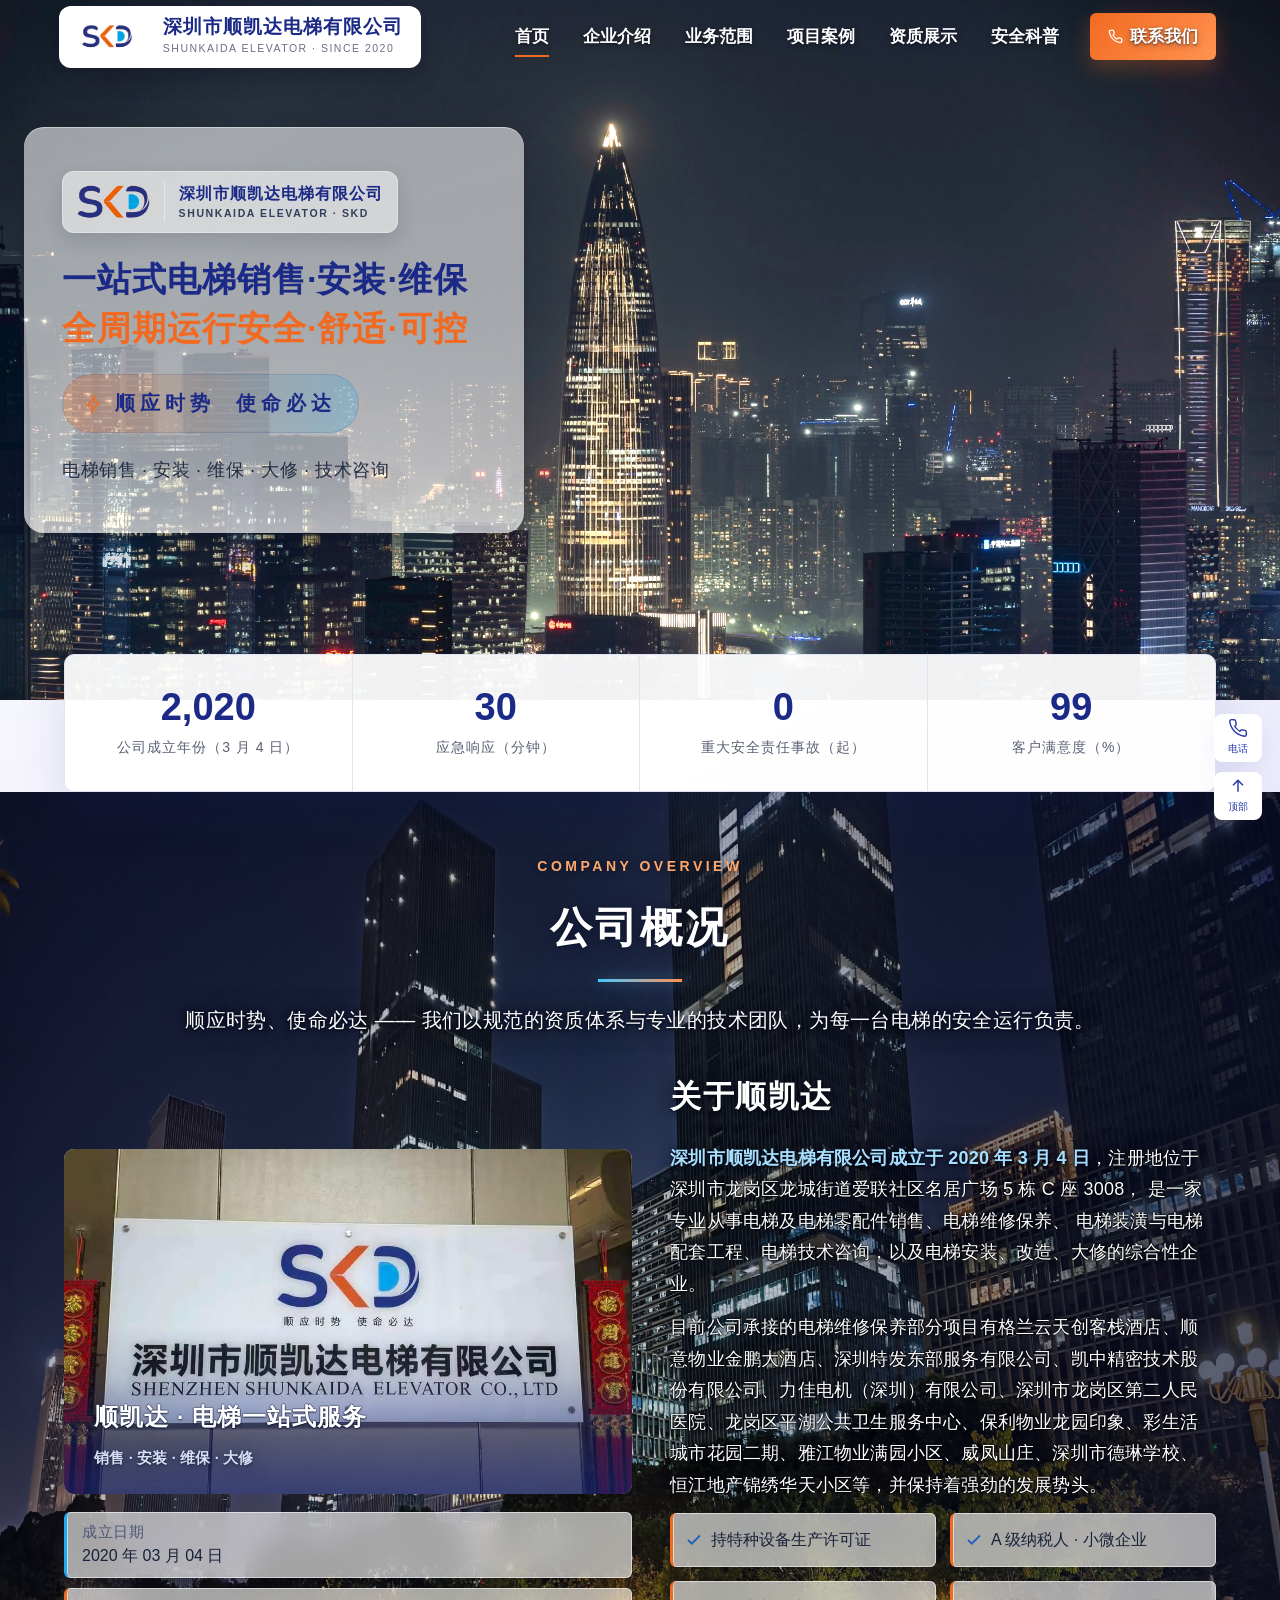
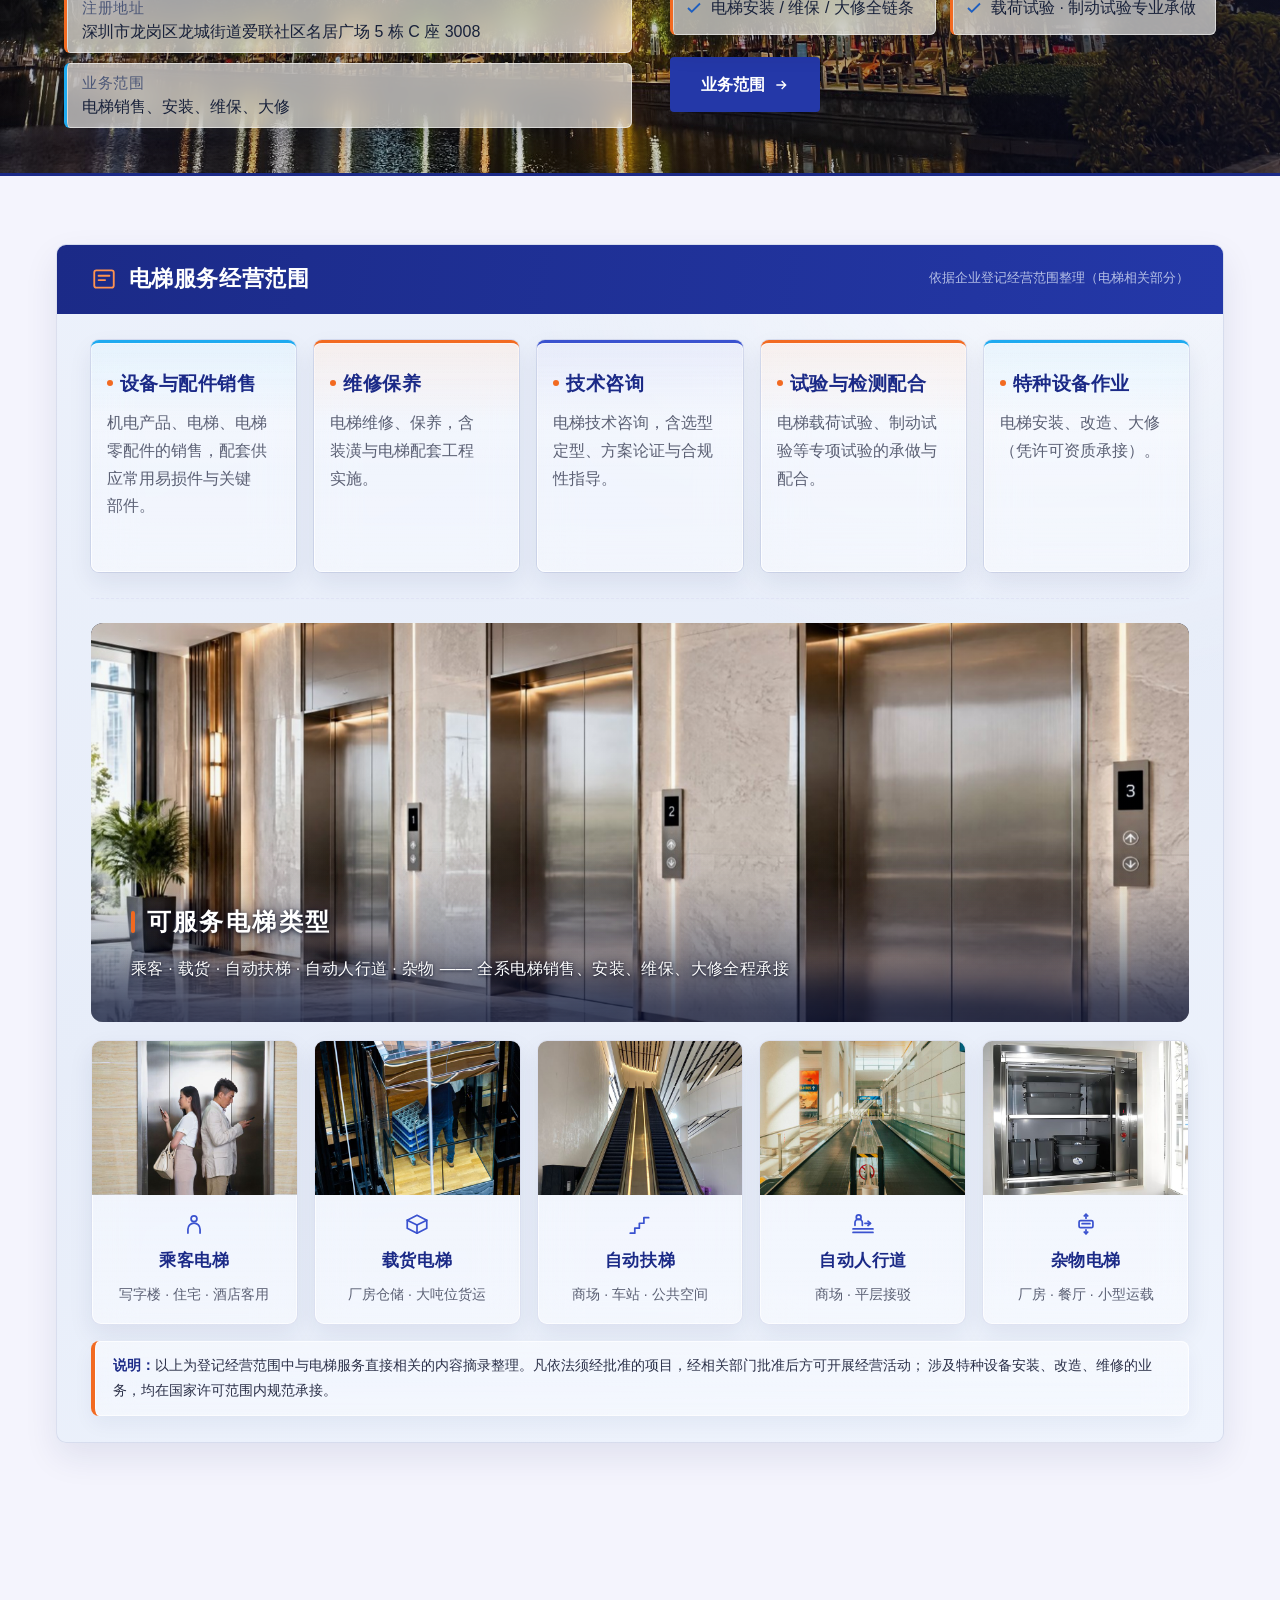
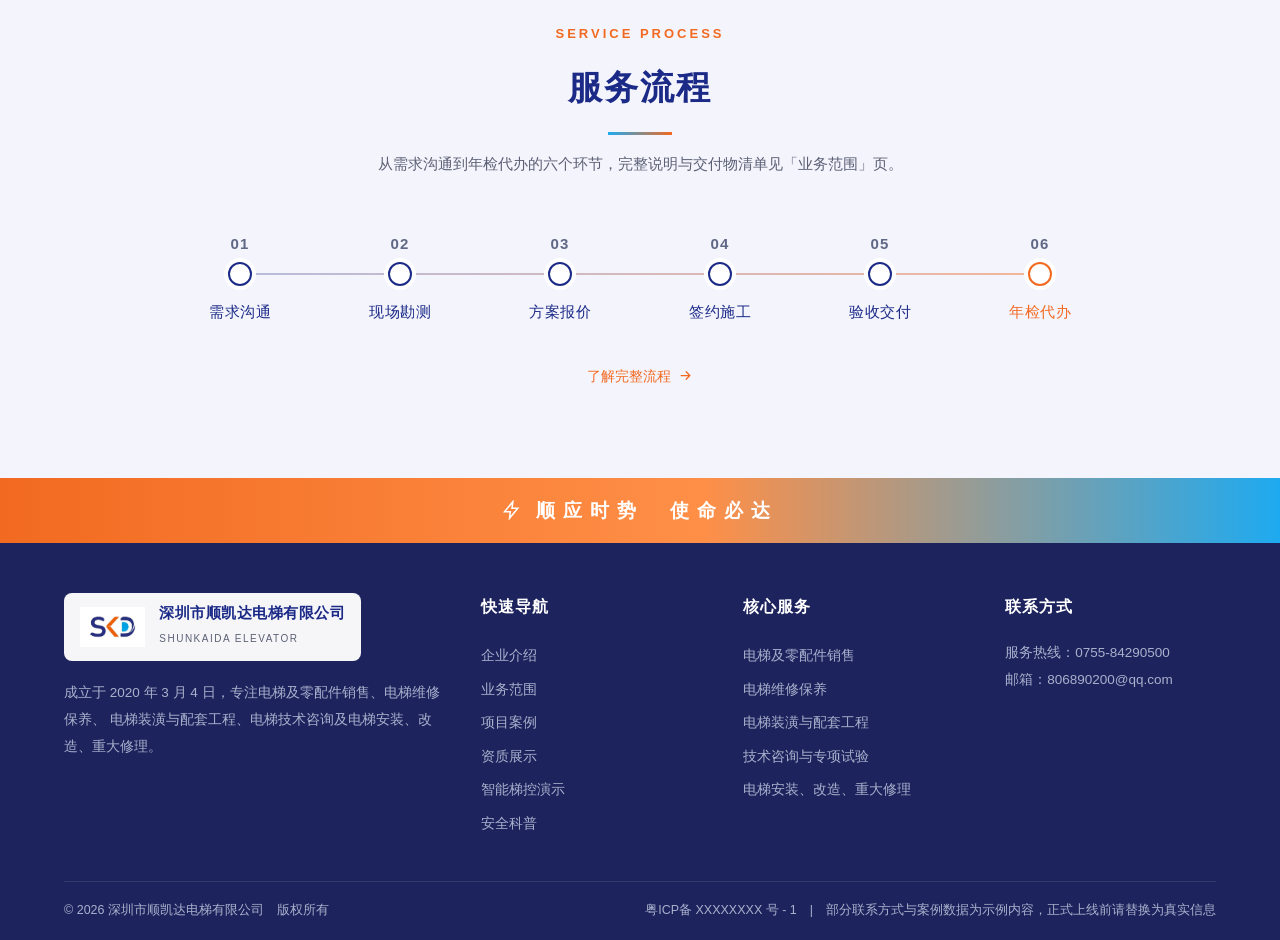
==== commit fb0e9515: "补充 404 页、robots.txt、sitemap.xml 与站点图标" ====
--- a/index.html
+++ b/index.html
@@ -6,7 +6,9 @@
 <title>深圳市顺凯达电梯有限公司 | 电梯销售 · 安装 · 维保 · 大修</title>
 <meta name="keywords" content="深圳电梯公司,顺凯达电梯,SKD,电梯维保,电梯改造,电梯安装,电梯维修,深圳电梯维保,电梯安全科普,顺应时势使命必达">
 <meta name="description" content="深圳市顺凯达电梯有限公司成立于2020年3月4日，专注电梯及零配件销售、电梯安装维修保养、装潢、电梯配套工程、电梯技术咨询、载荷试验与制动试验，以及特种设备安装、改造或维修。">
-<link rel="icon" href="assets/logo.jpg">
+<link rel="icon" href="favicon.ico" sizes="any">
+<link rel="icon" type="image/png" href="favicon-32.png" sizes="32x32">
+<link rel="apple-touch-icon" href="apple-touch-icon.png">
 <!-- 首屏背景图：提前以高优先级加载，配合下面的 js-anim 标记，
      让页面打开的第一帧就是动画的起幅画面（不经过深蓝底、也不闪白） -->
 <link rel="preload" as="image" href="assets/home-city.jpg" fetchpriority="high">
